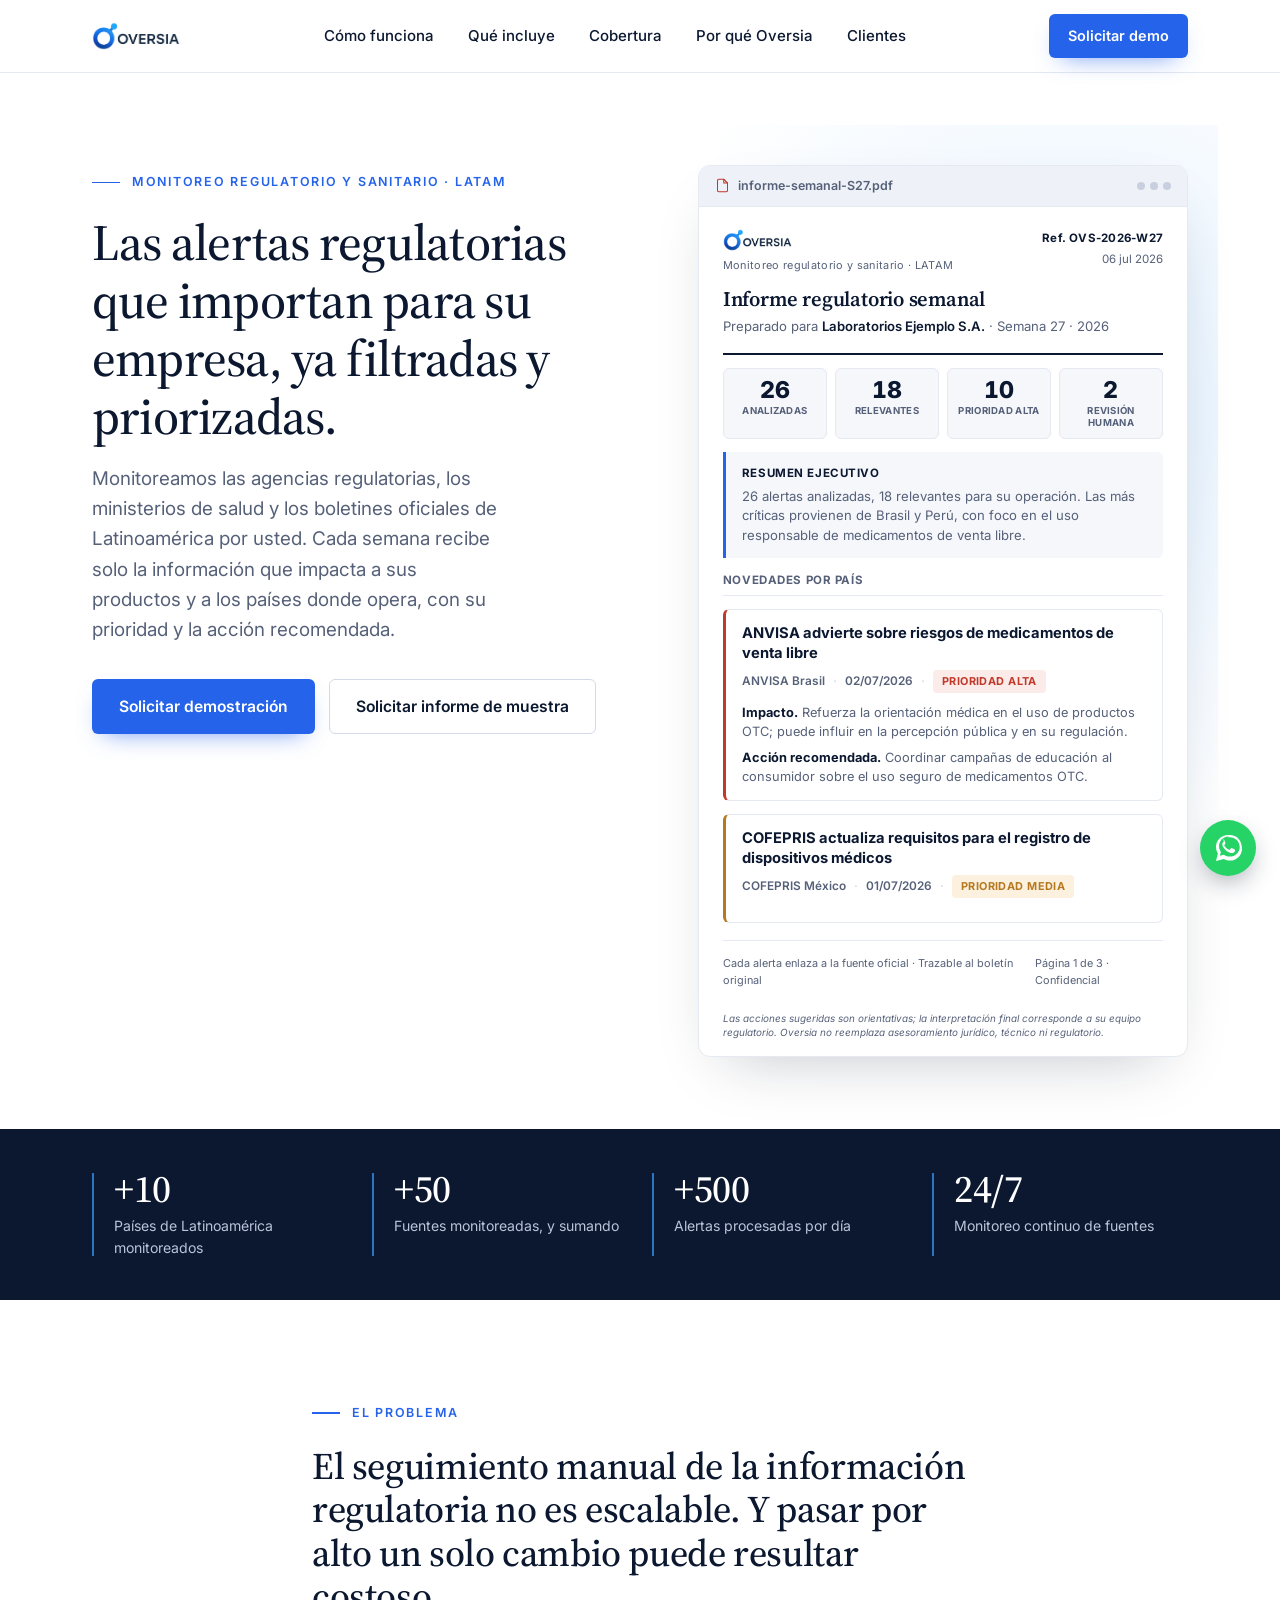
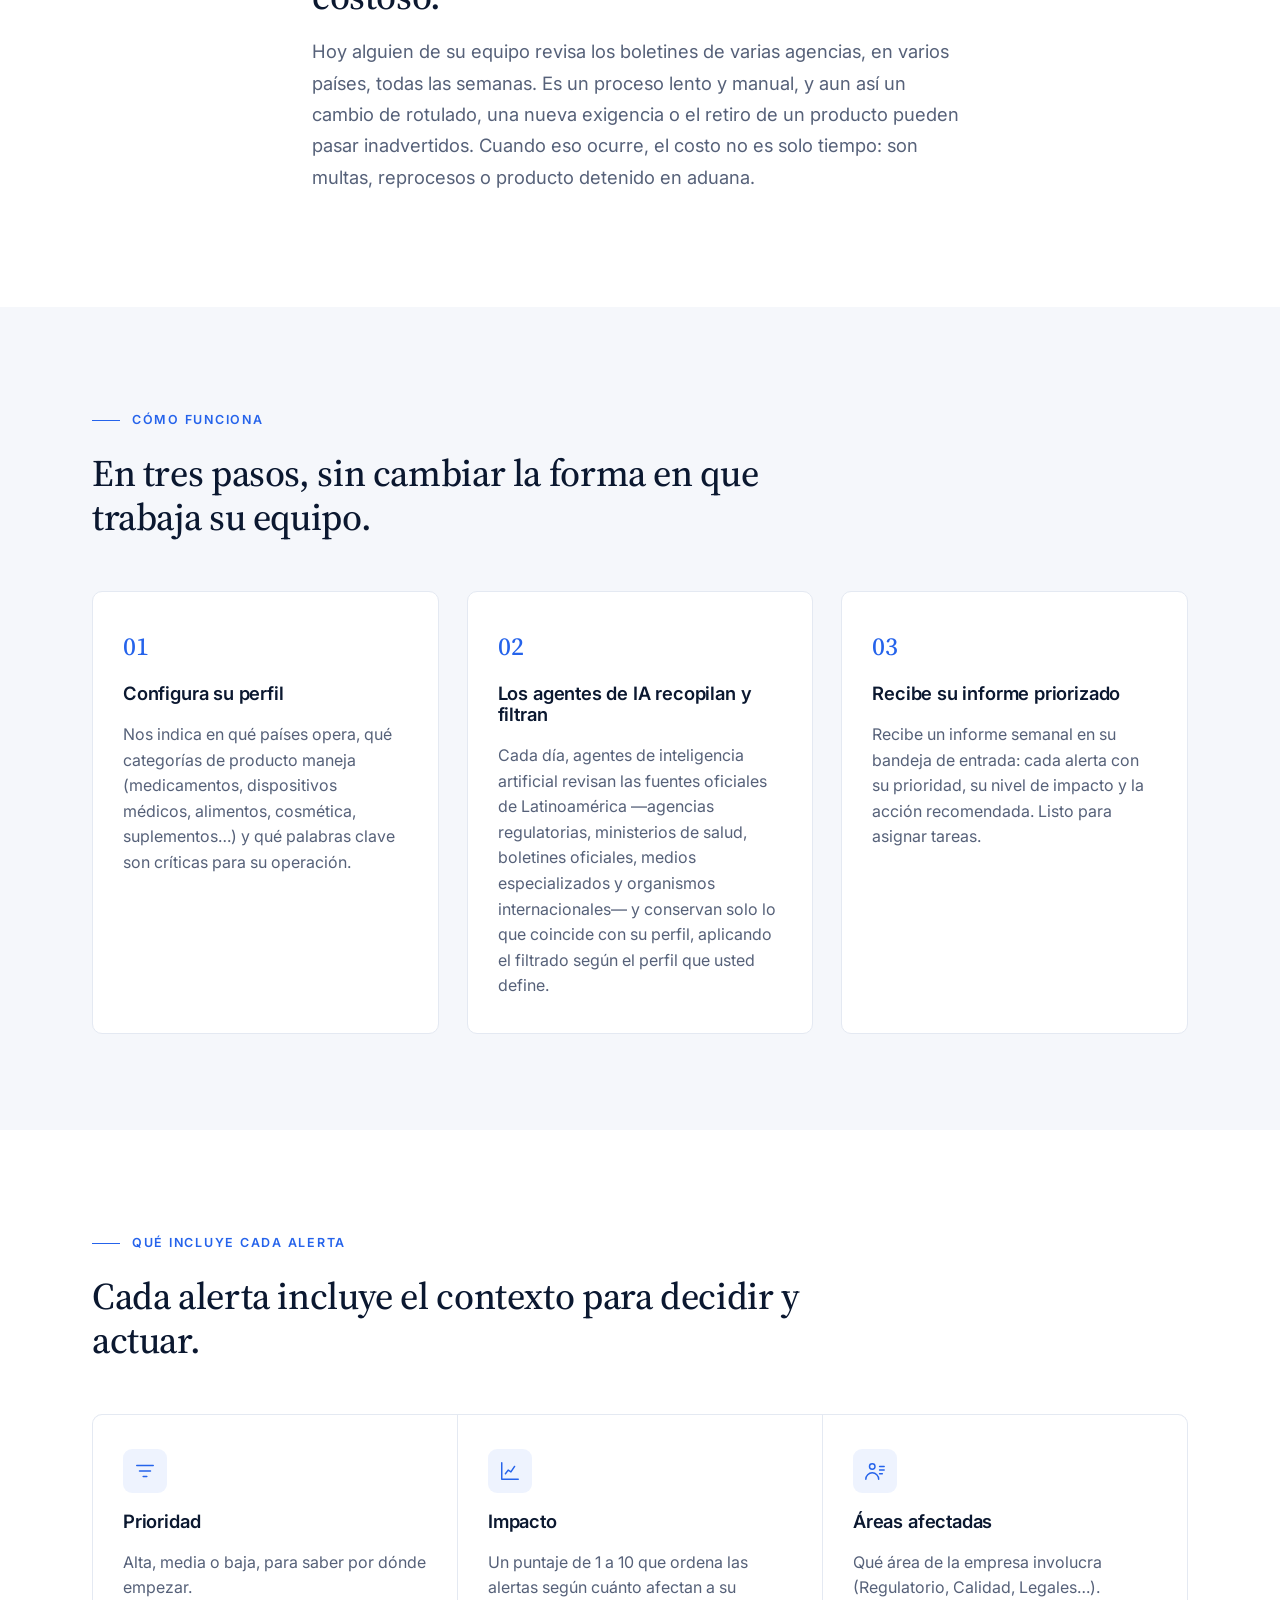
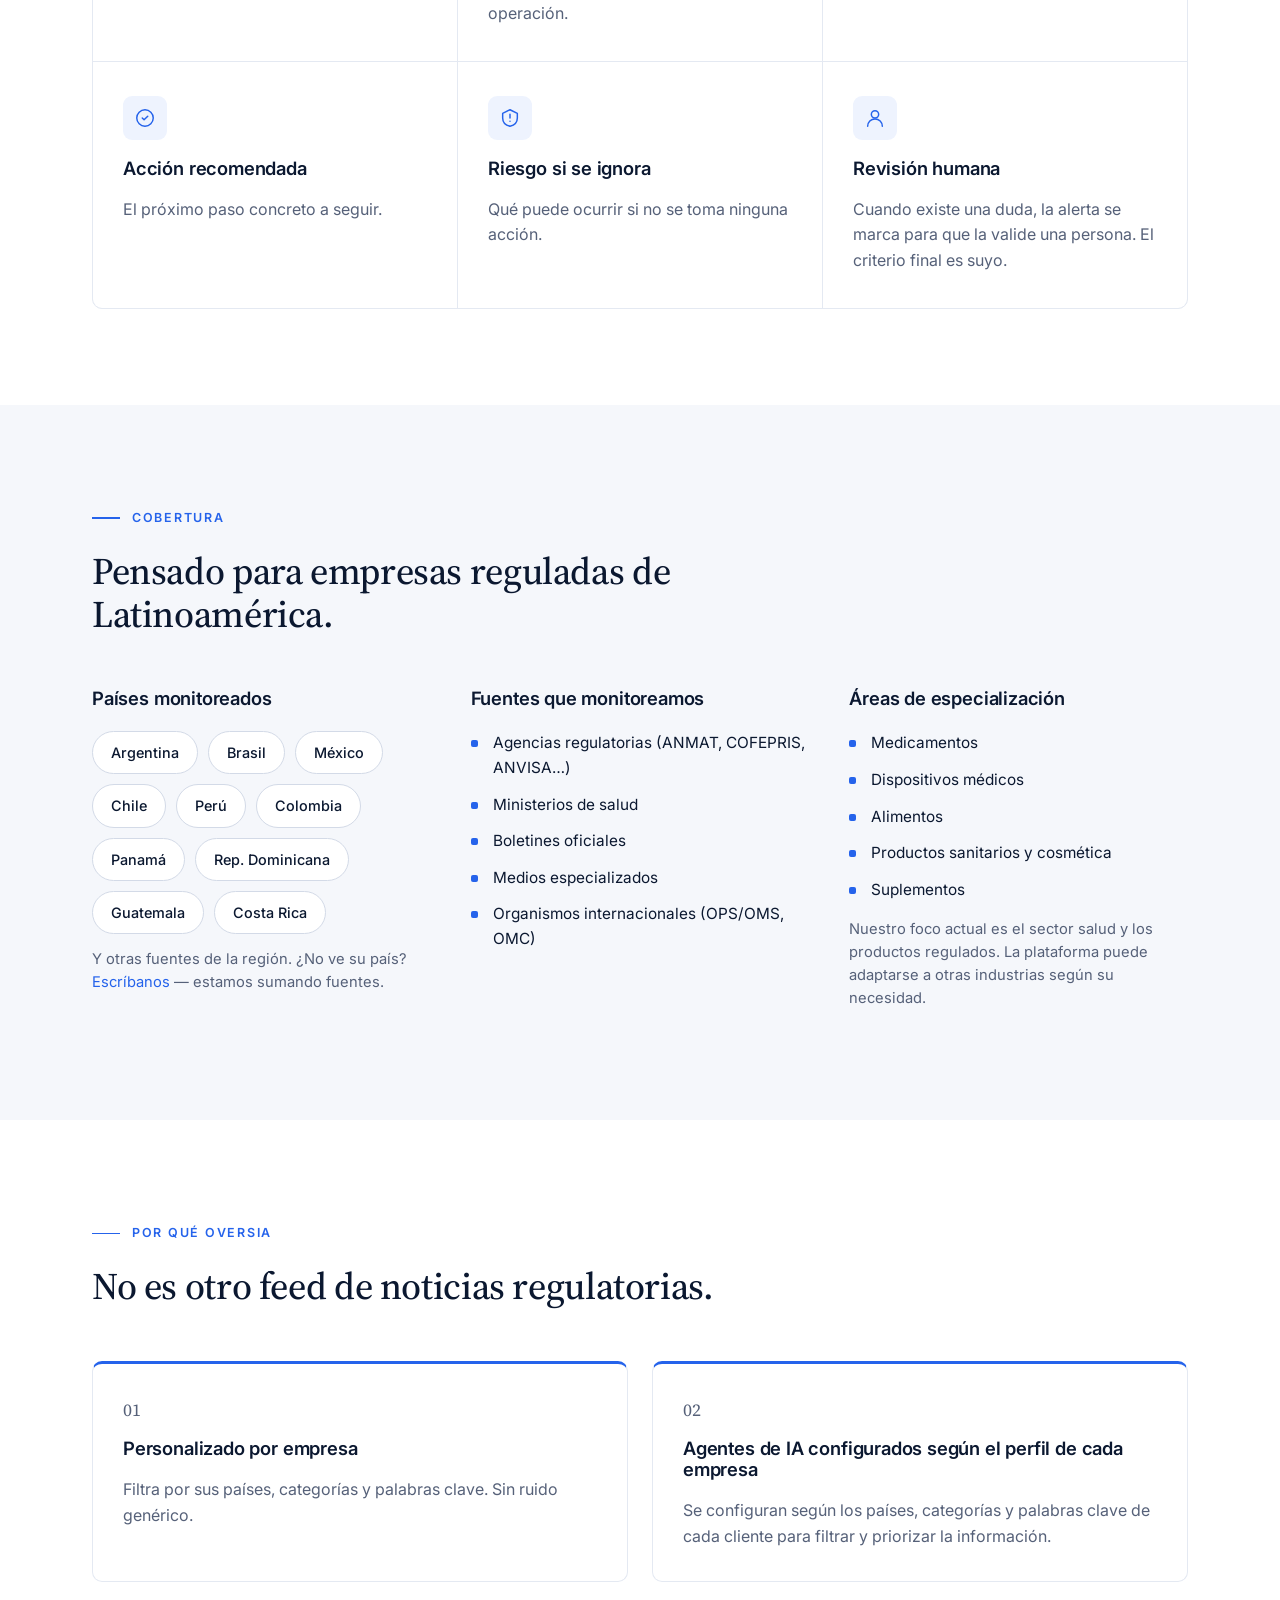
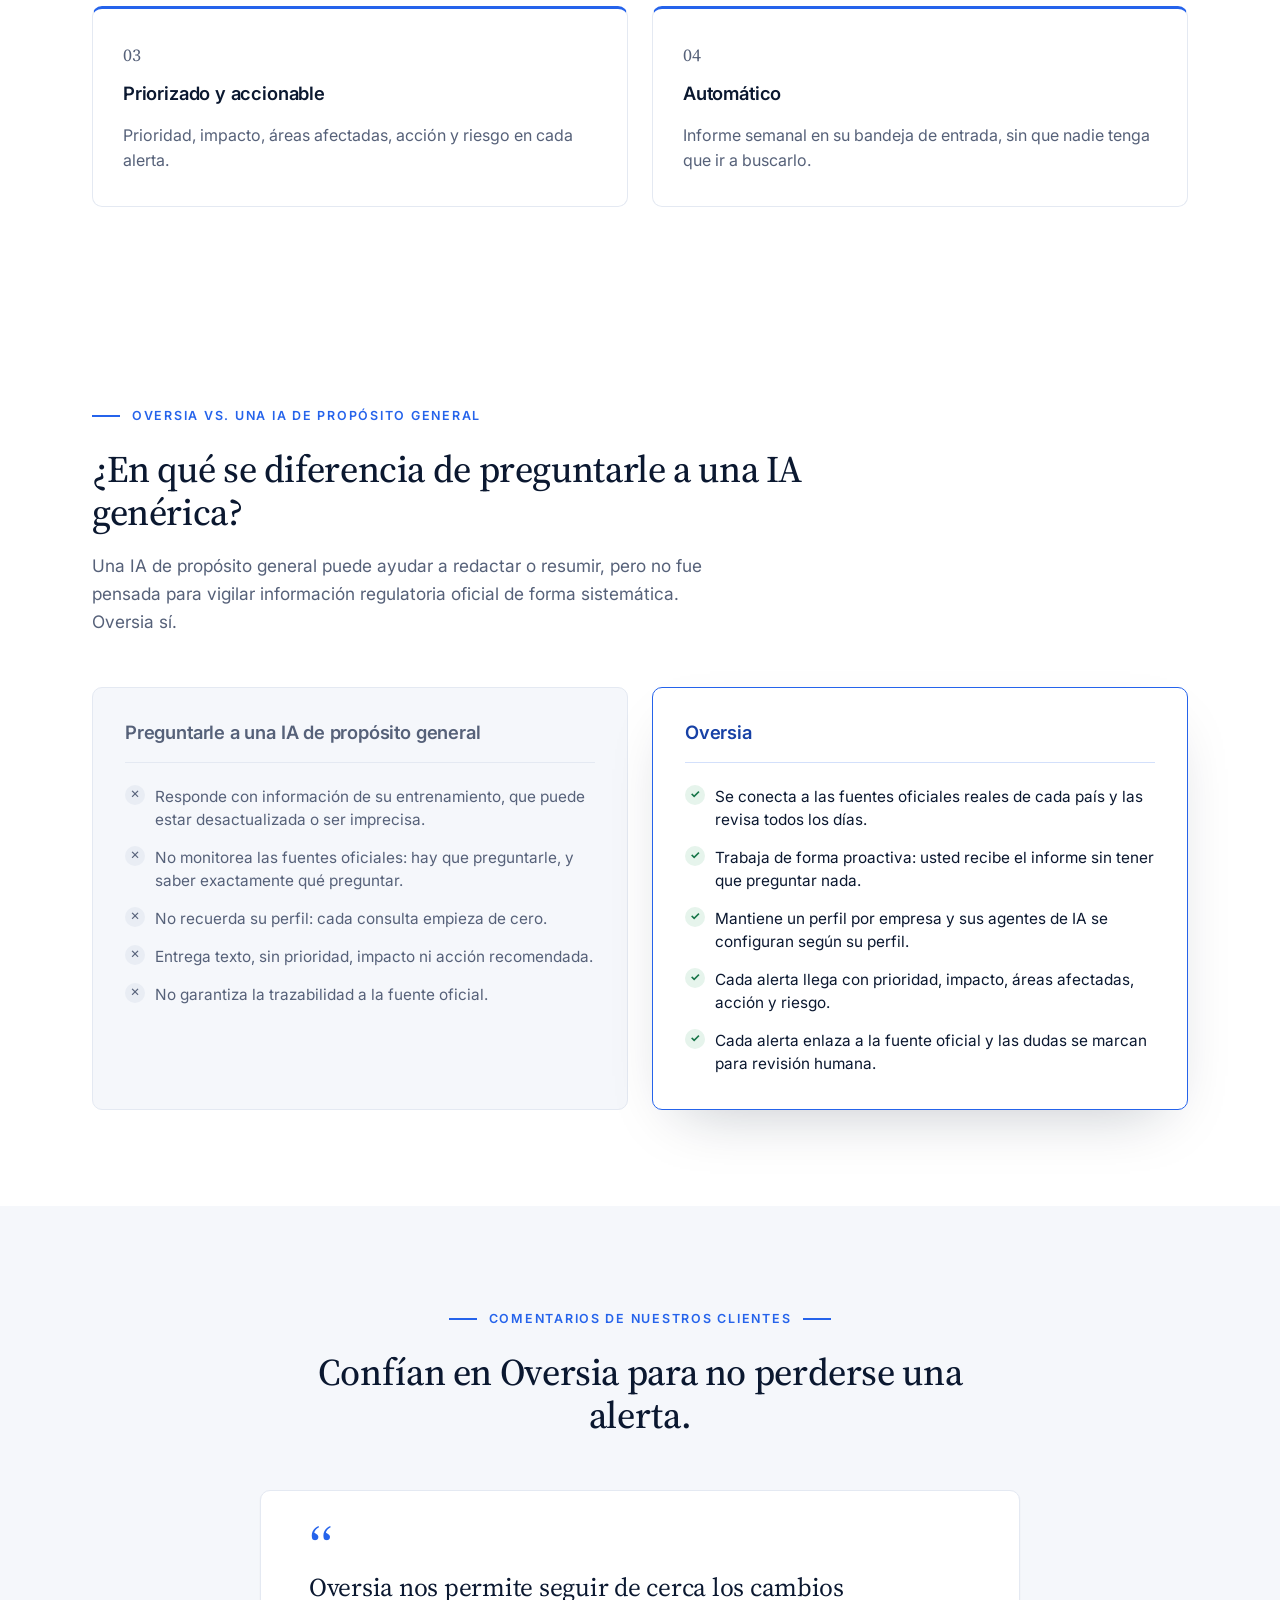
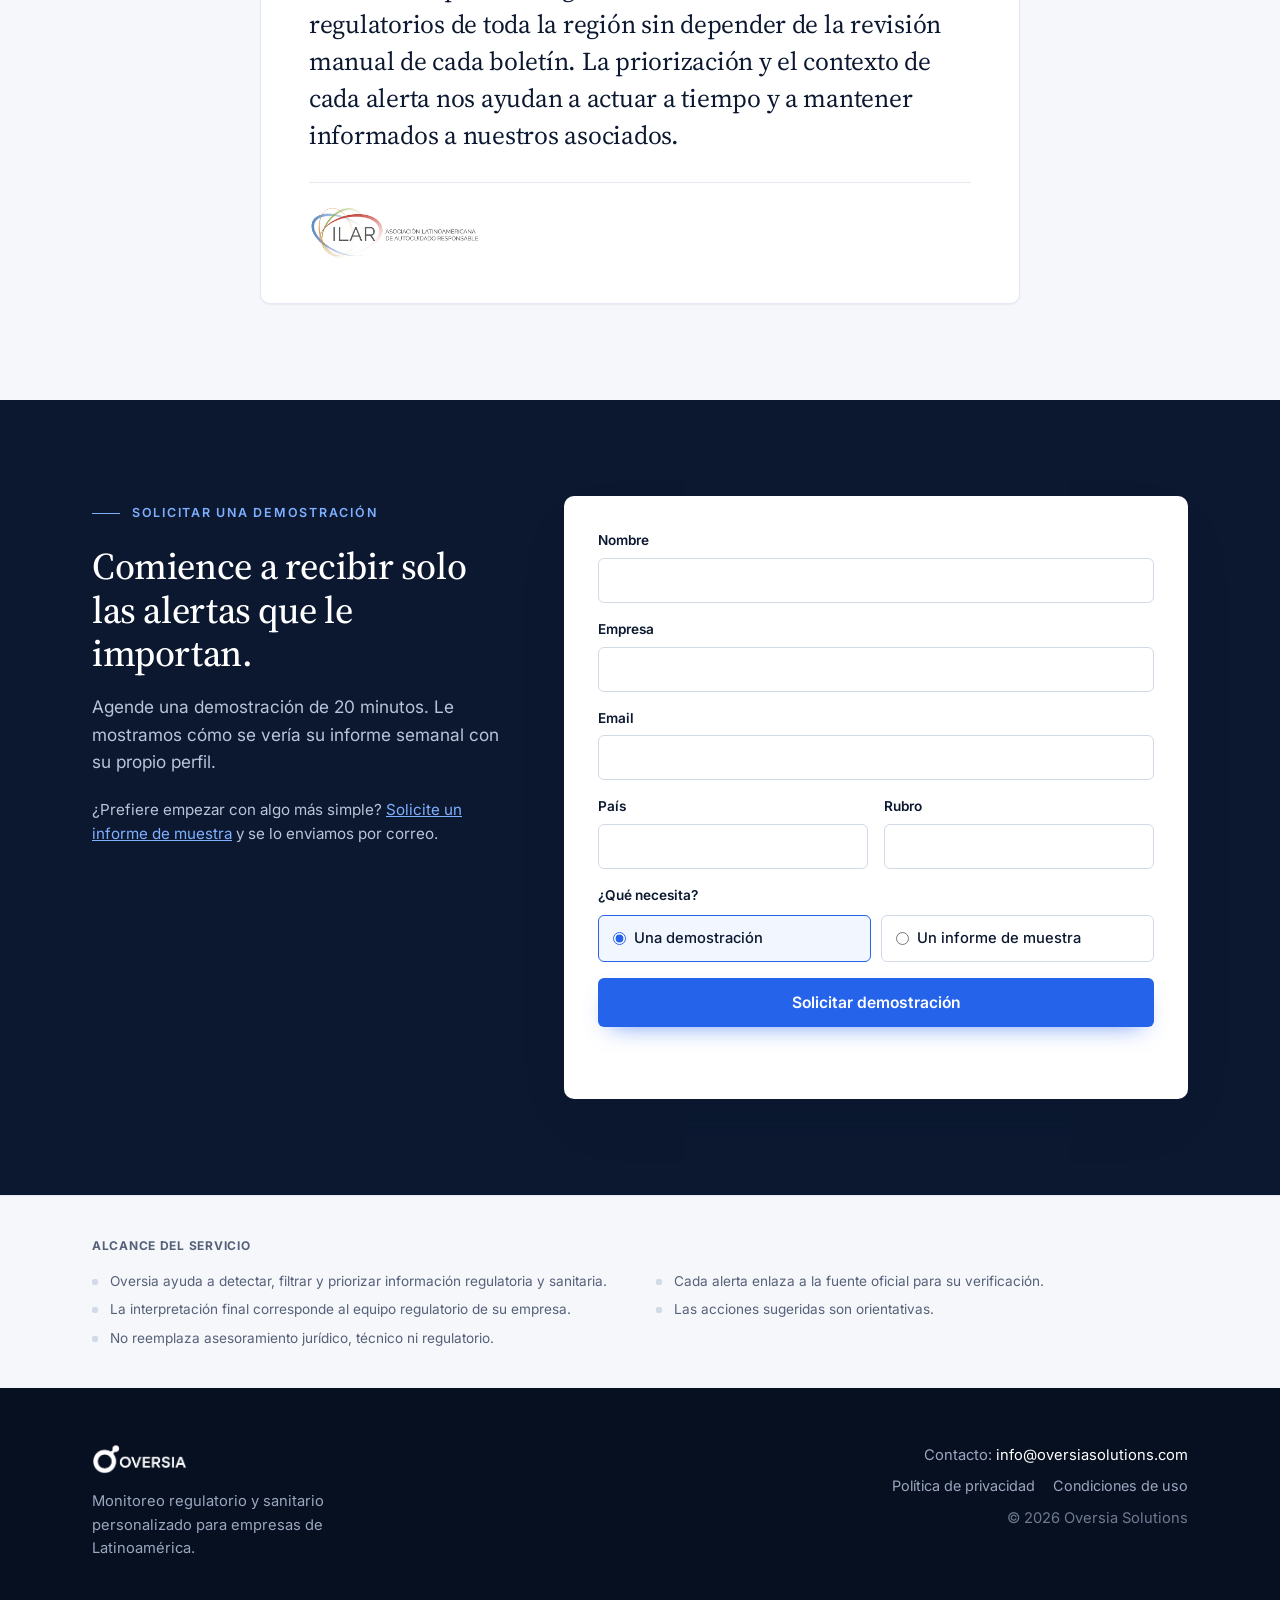
==== index.html @ 9d2984ba "first commit" ====
<!DOCTYPE html>
<html lang="es">
<head>
<meta charset="UTF-8">
<meta name="viewport" content="width=device-width, initial-scale=1.0">
<title>Oversia — Monitoreo Regulatorio y Sanitario para empresas de LATAM</title>
<meta name="description" content="Oversia monitorea agencias regulatorias, ministerios de salud y boletines oficiales de Latinoamérica. Reciba cada semana solo la información sanitaria y regulatoria que impacta a sus productos, priorizada y con la acción recomendada.">
<link rel="icon" href="assets/oversia-logo.png">
<link rel="preconnect" href="https://fonts.googleapis.com">
<link rel="preconnect" href="https://fonts.gstatic.com" crossorigin>
<link href="https://fonts.googleapis.com/css2?family=Inter:wght@400;500;600;700;800&family=Source+Serif+4:opsz,wght@8..60,400;8..60,500;8..60,600;8..60,700&display=swap" rel="stylesheet">
<link rel="stylesheet" href="css/styles.css">
</head>
<body>

<header class="site-header" id="top">
  <div class="container header-inner">
    <a href="#top" class="brand" aria-label="Oversia — inicio">
      <img src="assets/oversia-logo.png" alt="Oversia" class="brand-logo">
    </a>
    <nav class="nav-links" aria-label="Principal">
      <a href="#como-funciona">Cómo funciona</a>
      <a href="#alertas">Qué incluye</a>
      <a href="#cobertura">Cobertura</a>
      <a href="#diferencia">Por qué Oversia</a>
      <a href="#clientes">Clientes</a>
    </nav>
    <a href="#contacto" class="btn btn-primary btn-sm">Solicitar demo</a>
  </div>
</header>

<main>

  <!-- 1. Hero -->
  <section class="hero">
    <div class="container hero-grid">
      <div class="hero-copy">
        <span class="eyebrow"><span class="eyebrow-line"></span>Monitoreo regulatorio y sanitario · LATAM</span>
        <h1>Las alertas regulatorias que importan para su empresa, ya filtradas y priorizadas.</h1>
        <p class="lead">Monitoreamos las agencias regulatorias, los ministerios de salud y los boletines oficiales de Latinoamérica por usted. Cada semana recibe solo la información que impacta a sus productos y a los países donde opera, con su prioridad y la acción recomendada.</p>
        <div class="hero-actions">
          <a href="#contacto" class="btn btn-primary btn-lg">Solicitar demostración</a>
          <a href="#muestra" class="btn btn-outline btn-lg">Solicitar informe de muestra</a>
        </div>
      </div>
      <div class="hero-visual">
        <div class="report-doc" role="img" aria-label="Ejemplo de informe semanal en PDF con alertas priorizadas">
          <div class="report-toolbar">
            <span class="report-filename"><svg viewBox="0 0 24 24" fill="none" stroke="currentColor" stroke-width="1.7" stroke-linecap="round" stroke-linejoin="round" aria-hidden="true"><path d="M14 2H6a2 2 0 0 0-2 2v16a2 2 0 0 0 2 2h12a2 2 0 0 0 2-2V8z"/><path d="M14 2v6h6"/></svg>informe-semanal-S27.pdf</span>
            <span class="report-toolbar-dots" aria-hidden="true"><span></span><span></span><span></span></span>
          </div>
          <div class="report-page">
            <div class="report-doc-head">
              <div class="report-brand">
                <img src="assets/oversia-logo.png" alt="Oversia" class="report-brand-logo">
                <span class="report-doc-kicker">Monitoreo regulatorio y sanitario · LATAM</span>
              </div>
              <div class="report-doc-meta">
                <span class="report-ref">Ref. OVS-2026-W27</span>
                <span>06 jul 2026</span>
              </div>
            </div>
            <div class="report-doc-title">
              <h3>Informe regulatorio semanal</h3>
              <p>Preparado para <strong>Laboratorios Ejemplo S.A.</strong> · Semana 27 · 2026</p>
            </div>
            <div class="report-metrics">
              <div class="report-metric"><span class="report-metric-num">26</span><span class="report-metric-lbl">Analizadas</span></div>
              <div class="report-metric"><span class="report-metric-num">18</span><span class="report-metric-lbl">Relevantes</span></div>
              <div class="report-metric"><span class="report-metric-num">10</span><span class="report-metric-lbl">Prioridad alta</span></div>
              <div class="report-metric"><span class="report-metric-num">2</span><span class="report-metric-lbl">Revisión humana</span></div>
            </div>
            <div class="report-exec">
              <span class="report-exec-title">Resumen ejecutivo</span>
              <p>26 alertas analizadas, 18 relevantes para su operación. Las más críticas provienen de Brasil y Perú, con foco en el uso responsable de medicamentos de venta libre.</p>
            </div>
            <span class="report-section-label">Novedades por país</span>
            <div class="report-item priority-alta">
              <p class="report-item-title">ANVISA advierte sobre riesgos de medicamentos de venta libre</p>
              <p class="report-item-meta">ANVISA Brasil<span class="report-sep">·</span>02/07/2026<span class="report-sep">·</span><span class="badge badge-alta">Prioridad alta</span></p>
              <p class="report-item-body"><strong>Impacto.</strong> Refuerza la orientación médica en el uso de productos OTC; puede influir en la percepción pública y en su regulación.</p>
              <p class="report-item-body"><strong>Acción recomendada.</strong> Coordinar campañas de educación al consumidor sobre el uso seguro de medicamentos OTC.</p>
            </div>
            <div class="report-item priority-media">
              <p class="report-item-title">COFEPRIS actualiza requisitos para el registro de dispositivos médicos</p>
              <p class="report-item-meta">COFEPRIS México<span class="report-sep">·</span>01/07/2026<span class="report-sep">·</span><span class="badge badge-media">Prioridad media</span></p>
            </div>
            <div class="report-doc-foot">
              <span>Cada alerta enlaza a la fuente oficial · Trazable al boletín original</span>
              <span>Página 1 de 3 · Confidencial</span>
            </div>
            <p class="report-doc-disclaimer">Las acciones sugeridas son orientativas; la interpretación final corresponde a su equipo regulatorio. Oversia no reemplaza asesoramiento jurídico, técnico ni regulatorio.</p>
          </div>
        </div>
      </div>
    </div>
  </section>

  <!-- Stats band -->
  <section class="stats-band">
    <div class="container stats-grid">
      <div class="stat">
        <span class="stat-number">+10</span>
        <span class="stat-label">Países de Latinoamérica monitoreados</span>
      </div>
      <div class="stat">
        <span class="stat-number">+50</span>
        <span class="stat-label">Fuentes monitoreadas, y sumando</span>
      </div>
      <div class="stat">
        <span class="stat-number">+500</span>
        <span class="stat-label">Alertas procesadas por día</span>
      </div>
      <div class="stat">
        <span class="stat-number">24/7</span>
        <span class="stat-label">Monitoreo continuo de fuentes</span>
      </div>
    </div>
  </section>

  <!-- 2. El problema -->
  <section class="section problem">
    <div class="container narrow">
      <span class="eyebrow"><span class="eyebrow-line"></span>El problema</span>
      <h2>El seguimiento manual de la información regulatoria no es escalable. Y pasar por alto un solo cambio puede resultar costoso.</h2>
      <p class="body-text">Hoy alguien de su equipo revisa los boletines de varias agencias, en varios países, todas las semanas. Es un proceso lento y manual, y aun así un cambio de rotulado, una nueva exigencia o el retiro de un producto pueden pasar inadvertidos. Cuando eso ocurre, el costo no es solo tiempo: son multas, reprocesos o producto detenido en aduana.</p>
    </div>
  </section>

  <!-- 3. Cómo funciona -->
  <section class="section alt" id="como-funciona">
    <div class="container">
      <div class="section-head">
        <span class="eyebrow"><span class="eyebrow-line"></span>Cómo funciona</span>
        <h2 class="section-title">En tres pasos, sin cambiar la forma en que trabaja su equipo.</h2>
      </div>
      <div class="steps-grid">
        <article class="step-card">
          <span class="step-number">01</span>
          <h3>Configura su perfil</h3>
          <p>Nos indica en qué países opera, qué categorías de producto maneja (medicamentos, dispositivos médicos, alimentos, cosmética, suplementos…) y qué palabras clave son críticas para su operación.</p>
        </article>
        <article class="step-card">
          <span class="step-number">02</span>
          <h3>Los agentes de IA recopilan y filtran</h3>
          <p>Cada día, agentes de inteligencia artificial revisan las fuentes oficiales de Latinoamérica —agencias regulatorias, ministerios de salud, boletines oficiales, medios especializados y organismos internacionales— y conservan solo lo que coincide con su perfil, aplicando el filtrado según el perfil que usted define.</p>
        </article>
        <article class="step-card">
          <span class="step-number">03</span>
          <h3>Recibe su informe priorizado</h3>
          <p>Recibe un informe semanal en su bandeja de entrada: cada alerta con su prioridad, su nivel de impacto y la acción recomendada. Listo para asignar tareas.</p>
        </article>
      </div>
    </div>
  </section>

  <!-- 4. Qué incluye cada alerta -->
  <section class="section" id="alertas">
    <div class="container">
      <div class="section-head">
        <span class="eyebrow"><span class="eyebrow-line"></span>Qué incluye cada alerta</span>
        <h2 class="section-title">Cada alerta incluye el contexto para decidir y actuar.</h2>
      </div>
      <div class="features-grid">
        <article class="feature-card">
          <span class="feature-icon" aria-hidden="true">
            <svg viewBox="0 0 24 24" fill="none" stroke="currentColor" stroke-width="1.6" stroke-linecap="round" stroke-linejoin="round"><path d="M3 6h18M6 12h12M10 18h4"/></svg>
          </span>
          <h3>Prioridad</h3>
          <p>Alta, media o baja, para saber por dónde empezar.</p>
        </article>
        <article class="feature-card">
          <span class="feature-icon" aria-hidden="true">
            <svg viewBox="0 0 24 24" fill="none" stroke="currentColor" stroke-width="1.6" stroke-linecap="round" stroke-linejoin="round"><path d="M3 3v18h18"/><path d="M7 15l3-4 3 2 4-6"/></svg>
          </span>
          <h3>Impacto</h3>
          <p>Un puntaje de 1 a 10 que ordena las alertas según cuánto afectan a su operación.</p>
        </article>
        <article class="feature-card">
          <span class="feature-icon" aria-hidden="true">
            <svg viewBox="0 0 24 24" fill="none" stroke="currentColor" stroke-width="1.6" stroke-linecap="round" stroke-linejoin="round"><circle cx="9" cy="7" r="3"/><path d="M2 21a7 7 0 0 1 14 0"/><path d="M17 7h5M17 11h5M17 15h3"/></svg>
          </span>
          <h3>Áreas afectadas</h3>
          <p>Qué área de la empresa involucra (Regulatorio, Calidad, Legales…).</p>
        </article>
        <article class="feature-card">
          <span class="feature-icon" aria-hidden="true">
            <svg viewBox="0 0 24 24" fill="none" stroke="currentColor" stroke-width="1.6" stroke-linecap="round" stroke-linejoin="round"><path d="M9 12l2 2 4-4"/><circle cx="12" cy="12" r="9"/></svg>
          </span>
          <h3>Acción recomendada</h3>
          <p>El próximo paso concreto a seguir.</p>
        </article>
        <article class="feature-card">
          <span class="feature-icon" aria-hidden="true">
            <svg viewBox="0 0 24 24" fill="none" stroke="currentColor" stroke-width="1.6" stroke-linecap="round" stroke-linejoin="round"><path d="M12 3l8 4v5c0 5-3.5 8-8 9-4.5-1-8-4-8-9V7z"/><path d="M12 8v4M12 15.5h.01"/></svg>
          </span>
          <h3>Riesgo si se ignora</h3>
          <p>Qué puede ocurrir si no se toma ninguna acción.</p>
        </article>
        <article class="feature-card">
          <span class="feature-icon" aria-hidden="true">
            <svg viewBox="0 0 24 24" fill="none" stroke="currentColor" stroke-width="1.6" stroke-linecap="round" stroke-linejoin="round"><circle cx="12" cy="8" r="4"/><path d="M4 21a8 8 0 0 1 16 0"/></svg>
          </span>
          <h3>Revisión humana</h3>
          <p>Cuando existe una duda, la alerta se marca para que la valide una persona. El criterio final es suyo.</p>
        </article>
      </div>
    </div>
  </section>

  <!-- 5. Cobertura -->
  <section class="section alt" id="cobertura">
    <div class="container">
      <div class="section-head">
        <span class="eyebrow"><span class="eyebrow-line"></span>Cobertura</span>
        <h2 class="section-title">Pensado para empresas reguladas de Latinoamérica.</h2>
      </div>
      <div class="coverage-grid">
        <div class="coverage-block">
          <h3>Países monitoreados</h3>
          <div class="coverage-pills">
            <span class="pill">Argentina</span>
            <span class="pill">Brasil</span>
            <span class="pill">México</span>
            <span class="pill">Chile</span>
            <span class="pill">Perú</span>
            <span class="pill">Colombia</span>
            <span class="pill">Panamá</span>
            <span class="pill">Rep. Dominicana</span>
            <span class="pill">Guatemala</span>
            <span class="pill">Costa Rica</span>
          </div>
          <p class="coverage-note">Y otras fuentes de la región. ¿No ve su país? <a href="#contacto">Escríbanos</a> — estamos sumando fuentes.</p>
        </div>
        <div class="coverage-block">
          <h3>Fuentes que monitoreamos</h3>
          <ul class="source-list">
            <li>Agencias regulatorias (ANMAT, COFEPRIS, ANVISA…)</li>
            <li>Ministerios de salud</li>
            <li>Boletines oficiales</li>
            <li>Medios especializados</li>
            <li>Organismos internacionales (OPS/OMS, OMC)</li>
          </ul>
        </div>
        <div class="coverage-block">
          <h3>Áreas de especialización</h3>
          <ul class="source-list">
            <li>Medicamentos</li>
            <li>Dispositivos médicos</li>
            <li>Alimentos</li>
            <li>Productos sanitarios y cosmética</li>
            <li>Suplementos</li>
          </ul>
          <p class="coverage-note">Nuestro foco actual es el sector salud y los productos regulados. La plataforma puede adaptarse a otras industrias según su necesidad.</p>
        </div>
      </div>
    </div>
  </section>

  <!-- 6. Por qué es distinto -->
  <section class="section" id="diferencia">
    <div class="container">
      <div class="section-head">
        <span class="eyebrow"><span class="eyebrow-line"></span>Por qué Oversia</span>
        <h2 class="section-title">No es otro feed de noticias regulatorias.</h2>
      </div>
      <div class="differentiators-grid">
        <article class="diff-card">
          <span class="diff-index">01</span>
          <h3>Personalizado por empresa</h3>
          <p>Filtra por sus países, categorías y palabras clave. Sin ruido genérico.</p>
        </article>
        <article class="diff-card">
          <span class="diff-index">02</span>
          <h3>Agentes de IA configurados según el perfil de cada empresa</h3>
          <p>Se configuran según los países, categorías y palabras clave de cada cliente para filtrar y priorizar la información.</p>
        </article>
        <article class="diff-card">
          <span class="diff-index">03</span>
          <h3>Priorizado y accionable</h3>
          <p>Prioridad, impacto, áreas afectadas, acción y riesgo en cada alerta.</p>
        </article>
        <article class="diff-card">
          <span class="diff-index">04</span>
          <h3>Automático</h3>
          <p>Informe semanal en su bandeja de entrada, sin que nadie tenga que ir a buscarlo.</p>
        </article>
      </div>
    </div>
  </section>

  <!-- 7. Comparación con IA genérica -->
  <section class="section compare-section" id="comparacion">
    <div class="container">
      <div class="section-head">
        <span class="eyebrow"><span class="eyebrow-line"></span>Oversia vs. una IA de propósito general</span>
        <h2 class="section-title">¿En qué se diferencia de preguntarle a una IA genérica?</h2>
        <p class="section-lead">Una IA de propósito general puede ayudar a redactar o resumir, pero no fue pensada para vigilar información regulatoria oficial de forma sistemática. Oversia sí.</p>
      </div>
      <div class="compare-grid">
        <div class="compare-card compare-negative">
          <h3>Preguntarle a una IA de propósito general</h3>
          <ul class="compare-list">
            <li>Responde con información de su entrenamiento, que puede estar desactualizada o ser imprecisa.</li>
            <li>No monitorea las fuentes oficiales: hay que preguntarle, y saber exactamente qué preguntar.</li>
            <li>No recuerda su perfil: cada consulta empieza de cero.</li>
            <li>Entrega texto, sin prioridad, impacto ni acción recomendada.</li>
            <li>No garantiza la trazabilidad a la fuente oficial.</li>
          </ul>
        </div>
        <div class="compare-card compare-positive">
          <h3>Oversia</h3>
          <ul class="compare-list">
            <li>Se conecta a las fuentes oficiales reales de cada país y las revisa todos los días.</li>
            <li>Trabaja de forma proactiva: usted recibe el informe sin tener que preguntar nada.</li>
            <li>Mantiene un perfil por empresa y sus agentes de IA se configuran según su perfil.</li>
            <li>Cada alerta llega con prioridad, impacto, áreas afectadas, acción y riesgo.</li>
            <li>Cada alerta enlaza a la fuente oficial y las dudas se marcan para revisión humana.</li>
          </ul>
        </div>
      </div>
    </div>
  </section>

  <!-- 8. Comentarios de clientes -->
  <section class="section testimonials" id="clientes">
    <div class="container">
      <div class="section-head center-head">
        <span class="eyebrow center"><span class="eyebrow-line"></span>Comentarios de nuestros clientes<span class="eyebrow-line"></span></span>
        <h2 class="section-title center">Confían en Oversia para no perderse una alerta.</h2>
      </div>
      <div class="testimonials-grid">
        <figure class="testimonial-card">
          <span class="quote-mark" aria-hidden="true">“</span>
          <blockquote>Oversia nos permite seguir de cerca los cambios regulatorios de toda la región sin depender de la revisión manual de cada boletín. La priorización y el contexto de cada alerta nos ayudan a actuar a tiempo y a mantener informados a nuestros asociados.</blockquote>
          <figcaption>
            <img src="assets/clients/ilar-logo-horizontal.png" alt="ILAR — Asociación Latinoamericana de Autocuidado Responsable" class="testimonial-logo-img">
          </figcaption>
        </figure>
      </div>
    </div>
  </section>

  <!-- 8. CTA final + formulario -->
  <section class="section cta-final" id="contacto">
    <div class="container cta-grid">
      <div class="cta-copy">
        <span class="eyebrow eyebrow-invert"><span class="eyebrow-line"></span>Solicitar una demostración</span>
        <h2>Comience a recibir solo las alertas que le importan.</h2>
        <p class="body-text">Agende una demostración de 20 minutos. Le mostramos cómo se vería su informe semanal con su propio perfil.</p>
        <p class="sample-request" id="muestra">
          ¿Prefiere empezar con algo más simple? <a href="#nombre" id="sample-link">Solicite un informe de muestra</a> y se lo enviamos por correo.
        </p>
      </div>

      <form id="contact-form" class="contact-form" novalidate>
        <div class="form-row">
          <label for="nombre">Nombre</label>
          <input type="text" id="nombre" name="nombre" autocomplete="name" required>
        </div>
        <div class="form-row">
          <label for="empresa">Empresa</label>
          <input type="text" id="empresa" name="empresa" autocomplete="organization" required>
        </div>
        <div class="form-row">
          <label for="email">Email</label>
          <input type="email" id="email" name="email" autocomplete="email" required>
        </div>
        <div class="form-two">
          <div class="form-row">
            <label for="pais">País</label>
            <input type="text" id="pais" name="pais" autocomplete="country-name" required>
          </div>
          <div class="form-row">
            <label for="rubro">Rubro</label>
            <input type="text" id="rubro" name="rubro" required>
          </div>
        </div>
        <input type="text" name="website" class="hp-field" tabindex="-1" autocomplete="off" aria-hidden="true">
        <fieldset class="form-choice">
          <legend>¿Qué necesita?</legend>
          <label class="choice-option">
            <input type="radio" name="tipo" value="demo" checked>
            <span>Una demostración</span>
          </label>
          <label class="choice-option">
            <input type="radio" name="tipo" value="informe">
            <span>Un informe de muestra</span>
          </label>
        </fieldset>
        <button type="submit" class="btn btn-primary btn-lg btn-block" id="submit-btn">Solicitar demostración</button>
        <p class="form-status" id="form-status" role="status" aria-live="polite"></p>
      </form>
    </div>
  </section>

</main>

<section class="disclaimer-band" aria-label="Alcance del servicio">
  <div class="container">
    <span class="disclaimer-title">Alcance del servicio</span>
    <ul class="disclaimer-list">
      <li>Oversia ayuda a detectar, filtrar y priorizar información regulatoria y sanitaria.</li>
      <li>Cada alerta enlaza a la fuente oficial para su verificación.</li>
      <li>La interpretación final corresponde al equipo regulatorio de su empresa.</li>
      <li>Las acciones sugeridas son orientativas.</li>
      <li>No reemplaza asesoramiento jurídico, técnico ni regulatorio.</li>
    </ul>
  </div>
</section>

<footer class="site-footer">
  <div class="container footer-inner">
    <div class="footer-brand">
      <img src="assets/oversia-logo-white.png" alt="Oversia" class="footer-logo">
      <p>Monitoreo regulatorio y sanitario personalizado para empresas de Latinoamérica.</p>
    </div>
    <div class="footer-meta">
      <p>Contacto: <a href="mailto:info@oversiasolutions.com">info@oversiasolutions.com</a></p>
      <nav class="footer-legal" aria-label="Legal">
        <a href="privacidad.html">Política de privacidad</a>
        <a href="condiciones.html">Condiciones de uso</a>
      </nav>
      <p class="footer-note">© 2026 Oversia Solutions</p>
    </div>
  </div>
</footer>

<a href="https://wa.me/5491130027524?text=Hola%2C%20quiero%20saber%20m%C3%A1s%20sobre%20Oversia" class="whatsapp-fab" target="_blank" rel="noopener" aria-label="Escríbanos por WhatsApp">
  <svg viewBox="0 0 32 32" fill="currentColor" aria-hidden="true"><path d="M16 3C9.4 3 4 8.3 4 14.9c0 2.4.7 4.6 1.9 6.5L4 29l7.9-1.9c1.8 1 3.9 1.5 6.1 1.5 6.6 0 12-5.3 12-11.9C30 8.3 24.6 3 18 3h-2zm.1 2.2h1.8c5.4 0 9.8 4.3 9.8 9.7 0 5.4-4.4 9.7-9.9 9.7-2 0-3.9-.6-5.5-1.6l-.4-.2-4.1 1 1.1-3.9-.3-.4a9.5 9.5 0 0 1-1.6-5.3c0-5.4 4.4-9.7 9.8-9.7zm-4 4.4c-.2 0-.5.1-.8.4-.3.3-1 1-1 2.5s1.1 2.9 1.2 3.1c.2.2 2.1 3.4 5.3 4.6 2.6 1 3.2.8 3.8.8.6-.1 1.9-.8 2.2-1.6.3-.8.3-1.4.2-1.6-.1-.2-.4-.3-.8-.5-.4-.2-2.1-1-2.4-1.2-.3-.1-.6-.2-.8.2-.2.3-.9 1.1-1.1 1.4-.2.2-.4.3-.7.1-.4-.2-1.5-.6-2.9-1.8-1.1-1-1.8-2.2-2-2.5-.2-.4 0-.5.2-.7.2-.2.4-.4.5-.6.2-.2.2-.4.4-.6.1-.3.1-.5 0-.7-.1-.2-.8-2-1.1-2.7-.3-.7-.5-.6-.7-.6h-.6z"/></svg>
</a>
<script src="js/script.js"></script>
</body>
</html>
---- css/styles.css ----
:root {
  --accent: #2563eb;
  --accent-light: #3b9eff;
  --accent-dark: #1741a6;
  --navy: #0b1830;
  --navy-soft: #16264a;
  --bg: #ffffff;
  --bg-alt: #f5f7fb;
  --bg-band: #0b1830;
  --card-bg: #ffffff;
  --text: #0b1830;
  --text-muted: #566179;
  --border: #e4e9f2;
  --border-strong: #d3dae7;
  --alta: #c0392b;
  --alta-bg: #fbecea;
  --media: #b7791f;
  --media-bg: #fbf1de;
  --baja: #157347;
  --baja-bg: #e6f4ec;
  --radius: 10px;
  --radius-sm: 6px;
  --shadow-sm: 0 1px 2px rgba(11, 24, 48, 0.06);
  --shadow: 0 24px 60px -28px rgba(11, 24, 48, 0.28);
  --font: 'Inter', system-ui, -apple-system, Segoe UI, Roboto, sans-serif;
  --font-display: 'Source Serif 4', Georgia, 'Times New Roman', serif;
  --maxw: 1160px;
}

* { box-sizing: border-box; }

html { scroll-behavior: smooth; }

body {
  margin: 0;
  font-family: var(--font);
  color: var(--text);
  background: var(--bg);
  line-height: 1.6;
  -webkit-font-smoothing: antialiased;
}

img { max-width: 100%; display: block; }

a { color: var(--accent); text-decoration: none; }
a:hover { color: var(--accent-dark); }

.container {
  max-width: var(--maxw);
  margin: 0 auto;
  padding: 0 32px;
}

.narrow { max-width: 720px; }
.center { text-align: center; }

h1, h2, h3 { margin: 0 0 18px; line-height: 1.15; }

h1 {
  font-family: var(--font-display);
  font-weight: 500;
  font-size: clamp(2.1rem, 4.4vw, 3.15rem);
  letter-spacing: -0.015em;
}

h2 {
  font-family: var(--font-display);
  font-weight: 500;
  font-size: clamp(1.65rem, 3vw, 2.35rem);
  letter-spacing: -0.01em;
}

h3 { font-weight: 600; font-size: 1.15rem; letter-spacing: -0.01em; }

.body-text { font-size: 1.08rem; color: var(--text-muted); }

/* Eyebrow label */
.eyebrow {
  display: inline-flex;
  align-items: center;
  gap: 12px;
  font-size: 0.78rem;
  font-weight: 600;
  letter-spacing: 0.14em;
  text-transform: uppercase;
  color: var(--accent);
  margin-bottom: 22px;
}

.eyebrow-line {
  width: 28px;
  height: 1.5px;
  background: var(--accent);
  display: inline-block;
}

.eyebrow-invert { color: #7fb0ff; }
.eyebrow-invert .eyebrow-line { background: #7fb0ff; }

.section-head { max-width: 720px; margin-bottom: 52px; }
.section-title { margin: 0; }

/* Header */
.site-header {
  position: sticky;
  top: 0;
  z-index: 50;
  background: rgba(255, 255, 255, 0.88);
  backdrop-filter: blur(12px);
  border-bottom: 1px solid var(--border);
}

.header-inner {
  display: flex;
  align-items: center;
  justify-content: space-between;
  height: 72px;
}

.brand-logo { height: 28px; width: auto; display: block; }

.nav-links { display: flex; gap: 34px; }

.nav-links a {
  color: var(--text);
  font-weight: 500;
  font-size: 0.94rem;
  position: relative;
  padding: 4px 0;
}

.nav-links a::after {
  content: "";
  position: absolute;
  left: 0; bottom: -2px;
  width: 0; height: 1.5px;
  background: var(--accent);
  transition: width 0.2s ease;
}

.nav-links a:hover { color: var(--accent); }
.nav-links a:hover::after { width: 100%; }

/* Buttons */
.btn {
  display: inline-flex;
  align-items: center;
  justify-content: center;
  border-radius: var(--radius-sm);
  font-weight: 600;
  font-family: var(--font);
  cursor: pointer;
  border: 1.5px solid transparent;
  transition: transform 0.15s ease, box-shadow 0.15s ease, background 0.15s ease, border-color 0.15s ease;
  white-space: nowrap;
}

.btn-primary {
  background: var(--accent);
  color: #fff;
  box-shadow: 0 10px 24px -12px rgba(37, 99, 235, 0.7);
}

.btn-primary:hover {
  background: var(--accent-dark);
  color: #fff;
  transform: translateY(-1px);
}

.btn-outline {
  background: transparent;
  color: var(--text);
  border-color: var(--border-strong);
}

.btn-outline:hover { border-color: var(--accent); color: var(--accent); }

.btn-sm { padding: 9px 18px; font-size: 0.9rem; }
.btn-lg { padding: 14px 26px; font-size: 0.98rem; }
.btn-block { width: 100%; }

/* Hero */
.hero { padding: 92px 0 72px; }

.hero-grid {
  display: grid;
  grid-template-columns: 1.05fr 0.95fr;
  gap: 64px;
  align-items: start;
}

.hero-copy .lead {
  font-size: 1.18rem;
  color: var(--text-muted);
  margin: 0 0 34px;
  max-width: 34ch;
}

.hero-actions { display: flex; gap: 14px; flex-wrap: wrap; }

.hero-trust {
  margin-top: 26px;
  font-size: 0.85rem;
  color: var(--text-muted);
  letter-spacing: 0.02em;
}

/* Hero visual: report card */
.hero-visual { position: relative; }

.hero-visual::before {
  content: "";
  position: absolute;
  inset: -40px -30px -30px 20px;
  background: radial-gradient(circle at 70% 30%, rgba(59, 158, 255, 0.14), transparent 60%);
  z-index: 0;
}

/* Hero visual: PDF-style report document */
.report-doc {
  position: relative;
  z-index: 1;
  background: #fff;
  border-radius: 12px;
  box-shadow: var(--shadow);
  border: 1px solid var(--border);
  overflow: hidden;
}

.report-toolbar {
  display: flex;
  align-items: center;
  justify-content: space-between;
  padding: 10px 16px;
  background: #eef1f7;
  border-bottom: 1px solid var(--border);
}

.report-filename {
  display: inline-flex;
  align-items: center;
  gap: 8px;
  font-size: 0.78rem;
  font-weight: 600;
  color: var(--text-muted);
}

.report-filename svg { width: 15px; height: 15px; color: var(--alta); }

.report-toolbar-dots { display: inline-flex; gap: 5px; }
.report-toolbar-dots span {
  width: 8px; height: 8px;
  border-radius: 50%;
  background: #c8d0df;
}

.report-page {
  padding: 22px 24px 16px;
  display: flex;
  flex-direction: column;
  gap: 13px;
}

.report-doc-head {
  display: flex;
  align-items: flex-start;
  justify-content: space-between;
  gap: 16px;
}

.report-brand { display: flex; flex-direction: column; align-items: flex-start; gap: 6px; }
.report-brand-logo { height: 22px; width: auto; object-fit: contain; }
.report-doc-kicker {
  font-size: 0.68rem;
  color: var(--text-muted);
  letter-spacing: 0.03em;
}

.report-doc-meta {
  display: flex;
  flex-direction: column;
  align-items: flex-end;
  gap: 3px;
  font-size: 0.72rem;
  color: var(--text-muted);
  text-align: right;
}

.report-ref {
  font-weight: 700;
  color: var(--text);
  letter-spacing: 0.02em;
}

.report-doc-title {
  padding-bottom: 16px;
  border-bottom: 2px solid var(--navy);
}

.report-doc-title h3 {
  margin: 0 0 4px;
  font-family: var(--font-display);
  font-weight: 600;
  font-size: 1.28rem;
  color: var(--navy);
  line-height: 1.2;
}

.report-doc-title p {
  margin: 0;
  font-size: 0.82rem;
  color: var(--text-muted);
}
.report-doc-title strong { color: var(--text); font-weight: 600; }

.report-metrics {
  display: grid;
  grid-template-columns: repeat(4, 1fr);
  gap: 8px;
}

.report-metric {
  display: flex;
  flex-direction: column;
  align-items: center;
  gap: 3px;
  padding: 10px 6px;
  background: var(--bg-alt);
  border: 1px solid var(--border);
  border-radius: var(--radius-sm);
  text-align: center;
}

.report-metric-num {
  font-size: 1.45rem;
  font-weight: 800;
  line-height: 1;
  color: var(--navy);
  font-variant-numeric: tabular-nums;
}

.report-metric-lbl {
  font-size: 0.6rem;
  color: var(--text-muted);
  text-transform: uppercase;
  letter-spacing: 0.03em;
  font-weight: 700;
  line-height: 1.2;
}

.report-exec {
  background: var(--bg-alt);
  border-left: 3px solid var(--accent);
  border-radius: 0 var(--radius-sm) var(--radius-sm) 0;
  padding: 12px 16px;
}

.report-exec-title {
  display: block;
  font-size: 0.72rem;
  font-weight: 700;
  text-transform: uppercase;
  letter-spacing: 0.05em;
  color: var(--navy);
  margin-bottom: 4px;
}

.report-exec p {
  margin: 0;
  font-size: 0.82rem;
  line-height: 1.5;
  color: var(--text-muted);
}

.report-section-label {
  font-size: 0.72rem;
  font-weight: 700;
  text-transform: uppercase;
  letter-spacing: 0.05em;
  color: var(--text-muted);
  padding-bottom: 6px;
  border-bottom: 1px solid var(--border);
}

.report-item {
  border: 1px solid var(--border);
  border-radius: var(--radius-sm);
  border-left: 3px solid transparent;
  padding: 14px 16px;
}

.report-item.priority-alta { border-left-color: var(--alta); }
.report-item.priority-media { border-left-color: var(--media); }
.report-item.priority-baja { border-left-color: var(--baja); }

.report-item-title {
  margin: 0 0 6px;
  font-weight: 700;
  font-size: 0.92rem;
  line-height: 1.35;
  color: var(--text);
}

.report-item-meta {
  display: flex;
  align-items: center;
  flex-wrap: wrap;
  gap: 8px;
  margin: 0 0 10px;
  font-size: 0.74rem;
  font-weight: 600;
  color: var(--text-muted);
}

.report-sep { color: var(--border-strong); }

.report-item-body {
  margin: 0 0 6px;
  font-size: 0.8rem;
  line-height: 1.5;
  color: var(--text-muted);
}
.report-item-body:last-child { margin-bottom: 0; }
.report-item-body strong { color: var(--text); font-weight: 700; }

.report-doc-foot {
  display: flex;
  align-items: center;
  justify-content: space-between;
  gap: 12px;
  margin-top: 4px;
  padding-top: 14px;
  border-top: 1px solid var(--border);
  font-size: 0.68rem;
  color: var(--text-muted);
}

.alert-item {
  border: 1px solid var(--border);
  border-radius: var(--radius-sm);
  padding: 14px 16px;
  border-left: 3px solid transparent;
}

.alert-item.priority-alta { border-left-color: var(--alta); }
.alert-item.priority-media { border-left-color: var(--media); }
.alert-item.priority-baja { border-left-color: var(--baja); }

.alert-top {
  display: flex;
  align-items: center;
  justify-content: space-between;
  margin-bottom: 9px;
}

.badge {
  font-size: 0.68rem;
  font-weight: 700;
  padding: 3px 9px;
  border-radius: 4px;
  text-transform: uppercase;
  letter-spacing: 0.04em;
}

.badge-alta { color: var(--alta); background: var(--alta-bg); }
.badge-media { color: var(--media); background: var(--media-bg); }
.badge-baja { color: var(--baja); background: var(--baja-bg); }

.impact { font-size: 0.78rem; color: var(--text-muted); font-weight: 600; }

.alert-title { margin: 0 0 4px; font-weight: 600; font-size: 0.92rem; line-height: 1.4; }
.alert-meta { margin: 0; font-size: 0.8rem; color: var(--text-muted); line-height: 1.45; }

/* Stats band */
.stats-band {
  background: var(--bg-band);
  color: #fff;
}

.stats-grid {
  display: grid;
  grid-template-columns: repeat(4, 1fr);
  gap: 24px;
  padding-top: 40px;
  padding-bottom: 40px;
}

.stat { display: flex; flex-direction: column; gap: 6px; position: relative; padding-left: 22px; }

.stat::before {
  content: "";
  position: absolute;
  left: 0; top: 4px; bottom: 4px;
  width: 2px;
  background: var(--accent-light);
  opacity: 0.7;
}

.stat-number {
  font-family: var(--font-display);
  font-size: 2.4rem;
  font-weight: 500;
  line-height: 1.05;
  letter-spacing: -0.01em;
}

.stat-label { font-size: 0.88rem; color: #b9c4d8; }

/* Sections */
.section { padding: 96px 0; }
.section.alt { background: var(--bg-alt); }

.problem .body-text { font-size: 1.15rem; line-height: 1.7; }

/* Steps */
.steps-grid {
  display: grid;
  grid-template-columns: repeat(3, 1fr);
  gap: 28px;
}

.step-card {
  background: var(--card-bg);
  border: 1px solid var(--border);
  border-radius: var(--radius);
  padding: 34px 30px;
  transition: border-color 0.2s ease, transform 0.2s ease, box-shadow 0.2s ease;
}

.step-card:hover {
  border-color: var(--border-strong);
  transform: translateY(-2px);
  box-shadow: var(--shadow-sm);
}

.step-number {
  font-family: var(--font-display);
  font-size: 1.6rem;
  font-weight: 500;
  color: var(--accent);
  display: block;
  margin-bottom: 16px;
}

.step-card p { color: var(--text-muted); margin: 0; }

/* Features grid */
.features-grid {
  display: grid;
  grid-template-columns: repeat(3, 1fr);
  gap: 1px;
  background: var(--border);
  border: 1px solid var(--border);
  border-radius: var(--radius);
  overflow: hidden;
}

.feature-card {
  background: var(--card-bg);
  padding: 34px 30px;
  transition: background 0.2s ease;
}

.feature-card:hover { background: var(--bg-alt); }

.feature-icon {
  display: inline-flex;
  align-items: center;
  justify-content: center;
  width: 44px; height: 44px;
  border-radius: 9px;
  background: rgba(37, 99, 235, 0.08);
  color: var(--accent);
  margin-bottom: 18px;
}

.feature-icon svg { width: 22px; height: 22px; }

.feature-card p { margin: 0; color: var(--text-muted); }

/* Coverage */
.coverage-grid {
  display: grid;
  grid-template-columns: repeat(3, 1fr);
  gap: 40px;
}

.coverage-block h3 { margin-bottom: 22px; }

.source-list { list-style: none; margin: 0 0 16px; padding: 0; display: grid; gap: 12px; }

.source-list li {
  position: relative;
  padding-left: 22px;
  font-size: 0.96rem;
  color: var(--text);
}

.source-list li::before {
  content: "";
  position: absolute;
  left: 0; top: 9px;
  width: 7px; height: 7px;
  border-radius: 2px;
  background: var(--accent);
}

.coverage-note { color: var(--text-muted); font-size: 0.92rem; line-height: 1.55; }

.coverage-pills { display: flex; flex-wrap: wrap; gap: 10px; }

.pill {
  background: var(--card-bg);
  border: 1px solid var(--border-strong);
  border-radius: 999px;
  padding: 9px 18px;
  font-size: 0.9rem;
  font-weight: 500;
}

/* Differentiators */
.differentiators-grid {
  display: grid;
  grid-template-columns: repeat(2, 1fr);
  gap: 24px;
}

.diff-card {
  padding: 32px 30px;
  border-radius: var(--radius);
  background: var(--card-bg);
  border: 1px solid var(--border);
  border-top: 3px solid var(--accent);
}

.diff-index {
  font-family: var(--font-display);
  font-size: 1.1rem;
  color: var(--text-muted);
  display: block;
  margin-bottom: 14px;
}

.diff-card p { color: var(--text-muted); margin: 0; }

/* Comparison */
.section-lead {
  font-size: 1.08rem;
  color: var(--text-muted);
  margin: 18px 0 0;
  max-width: 620px;
}

.compare-grid {
  display: grid;
  grid-template-columns: 1fr 1fr;
  gap: 24px;
}

.compare-card {
  border-radius: var(--radius);
  padding: 34px 32px;
  border: 1px solid var(--border);
}

.compare-card h3 {
  padding-bottom: 18px;
  margin-bottom: 22px;
  border-bottom: 1px solid var(--border);
}

.compare-negative { background: var(--bg-alt); }
.compare-negative h3 { color: var(--text-muted); }

.compare-positive {
  background: var(--card-bg);
  border: 1.5px solid var(--accent);
  box-shadow: var(--shadow);
}

.compare-positive h3 { color: var(--accent-dark); border-bottom-color: rgba(37, 99, 235, 0.2); }

.compare-list { list-style: none; margin: 0; padding: 0; display: grid; gap: 15px; }

.compare-list li {
  position: relative;
  padding-left: 30px;
  font-size: 0.96rem;
  line-height: 1.5;
  color: var(--text);
}

.compare-list li::before {
  position: absolute;
  left: 0; top: 0;
  width: 20px; height: 20px;
  border-radius: 50%;
  display: inline-flex;
  align-items: center;
  justify-content: center;
  font-size: 0.72rem;
  font-weight: 700;
}

.compare-negative .compare-list li { color: var(--text-muted); }
.compare-negative .compare-list li::before {
  content: "\2715";
  background: #e9edf4;
  color: var(--text-muted);
}

.compare-positive .compare-list li::before {
  content: "\2713";
  background: var(--baja-bg);
  color: var(--baja);
}

/* Testimonials */
.testimonials { background: var(--bg-alt); }

.center-head { margin: 0 auto 52px; text-align: center; }
.eyebrow.center { justify-content: center; }

.quote-mark {
  font-family: var(--font-display);
  font-size: 4rem;
  line-height: 0.5;
  color: var(--accent);
  display: block;
  height: 34px;
}

.testimonials-grid {
  display: grid;
  justify-content: center;
}

.testimonial-card {
  max-width: 760px;
  margin: 0;
  background: var(--card-bg);
  border: 1px solid var(--border);
  border-radius: var(--radius);
  padding: 44px 48px;
  box-shadow: var(--shadow-sm);
}

.testimonial-card blockquote {
  font-family: var(--font-display);
  font-weight: 400;
  font-size: clamp(1.25rem, 2.2vw, 1.6rem);
  color: var(--text);
  line-height: 1.45;
  letter-spacing: -0.01em;
  margin: 0 0 28px;
}

.testimonial-card figcaption {
  display: flex;
  align-items: center;
  gap: 16px;
  padding-top: 24px;
  border-top: 1px solid var(--border);
}

.testimonial-logo {
  flex-shrink: 0;
  width: 52px; height: 52px;
  border-radius: 10px;
  background: var(--navy);
  color: #fff;
  display: inline-flex;
  align-items: center;
  justify-content: center;
  font-weight: 700;
  font-size: 0.8rem;
  letter-spacing: 0.06em;
}

.testimonial-logo-img {
  height: 52px;
  width: auto;
  flex-shrink: 0;
}

.testimonial-author { display: flex; flex-direction: column; }
.testimonial-author strong { font-weight: 700; font-size: 0.98rem; }
.testimonial-author span { font-size: 0.88rem; color: var(--text-muted); }

/* CTA + Form */
.cta-final { background: var(--navy); color: #fff; }

.cta-grid {
  display: grid;
  grid-template-columns: 1fr 1fr;
  gap: 60px;
  align-items: start;
}

.cta-copy h2 { color: #fff; }
.cta-copy .body-text { color: #b9c4d8; }

.sample-request { margin-top: 22px; color: #b9c4d8; font-size: 0.95rem; }
.sample-request a { color: #7fb0ff; text-decoration: underline; }

.contact-form {
  background: #fff;
  border-radius: var(--radius);
  padding: 34px;
  box-shadow: var(--shadow);
  display: grid;
  gap: 16px;
}

.form-two { display: grid; grid-template-columns: 1fr 1fr; gap: 16px; }

.form-row { display: flex; flex-direction: column; gap: 6px; }

.form-row label { font-weight: 600; font-size: 0.85rem; color: var(--text); }

.form-row input {
  padding: 12px 14px;
  border-radius: var(--radius-sm);
  border: 1.5px solid var(--border-strong);
  font-family: var(--font);
  font-size: 0.95rem;
  background: #fff;
  color: var(--text);
  transition: border-color 0.15s ease, box-shadow 0.15s ease;
}

.form-row input:focus {
  outline: none;
  border-color: var(--accent);
  box-shadow: 0 0 0 3px rgba(37, 99, 235, 0.14);
}

.form-status { margin: 4px 0 0; text-align: center; font-weight: 600; font-size: 0.9rem; min-height: 1.2em; }
.form-status.success { color: var(--baja); }
.form-status.error { color: var(--alta); }

/* Honeypot anti-spam field (hidden from users, visible to bots) */
.hp-field {
  position: absolute;
  left: -9999px;
  width: 1px;
  height: 1px;
  opacity: 0;
  pointer-events: none;
}

/* Form: request type selector */
.form-choice {
  border: none;
  margin: 0;
  padding: 0;
  display: flex;
  flex-wrap: wrap;
  gap: 10px;
}

.form-choice legend {
  font-weight: 600;
  font-size: 0.85rem;
  color: var(--text);
  padding: 0;
  margin-bottom: 8px;
  width: 100%;
}

.choice-option {
  display: inline-flex;
  align-items: center;
  gap: 8px;
  flex: 1 1 0;
  min-width: 140px;
  padding: 11px 14px;
  border: 1.5px solid var(--border-strong);
  border-radius: var(--radius-sm);
  font-size: 0.92rem;
  font-weight: 500;
  color: var(--text);
  background: #fff;
  cursor: pointer;
  transition: border-color 0.15s ease, background 0.15s ease;
}

.choice-option:hover { border-color: var(--accent); }

.choice-option input { accent-color: var(--accent); margin: 0; }

.choice-option:has(input:checked) {
  border-color: var(--accent);
  background: rgba(37, 99, 235, 0.06);
}

.choice-option:has(input:focus-visible) {
  box-shadow: 0 0 0 3px rgba(37, 99, 235, 0.14);
}

/* Disclaimer band */
.disclaimer-band {
  background: var(--bg-alt);
  border-top: 1px solid var(--border);
  padding: 40px 0;
}

.disclaimer-title {
  display: block;
  font-size: 0.75rem;
  font-weight: 700;
  text-transform: uppercase;
  letter-spacing: 0.06em;
  color: var(--text-muted);
  margin-bottom: 16px;
}

.disclaimer-list {
  list-style: none;
  margin: 0;
  padding: 0;
  display: grid;
  grid-template-columns: repeat(2, minmax(0, 1fr));
  gap: 8px 32px;
}

.disclaimer-list li {
  position: relative;
  padding-left: 18px;
  font-size: 0.85rem;
  line-height: 1.5;
  color: var(--text-muted);
}

.disclaimer-list li::before {
  content: "";
  position: absolute;
  left: 0; top: 8px;
  width: 6px; height: 6px;
  border-radius: 2px;
  background: var(--border-strong);
}

@media (max-width: 640px) {
  .disclaimer-list { grid-template-columns: 1fr; }
}

/* Report mockup: scope disclaimer */
.report-doc-disclaimer {
  margin: 8px 0 0;
  font-size: 0.62rem;
  line-height: 1.45;
  color: var(--text-muted);
  font-style: italic;
}

/* WhatsApp floating button */
.whatsapp-fab {
  position: fixed;
  right: 24px;
  bottom: 24px;
  z-index: 60;
  width: 56px;
  height: 56px;
  border-radius: 50%;
  background: #25d366;
  color: #fff;
  display: inline-flex;
  align-items: center;
  justify-content: center;
  box-shadow: 0 10px 26px -6px rgba(11, 24, 48, 0.4);
  transition: transform 0.15s ease, box-shadow 0.15s ease;
}

.whatsapp-fab:hover {
  color: #fff;
  transform: translateY(-2px);
  box-shadow: 0 14px 30px -6px rgba(11, 24, 48, 0.48);
}

.whatsapp-fab svg { width: 32px; height: 32px; }

@media (max-width: 480px) {
  .whatsapp-fab { right: 16px; bottom: 16px; width: 52px; height: 52px; }
  .whatsapp-fab svg { width: 29px; height: 29px; }
}

/* Footer */
.site-footer { padding: 56px 0; background: #071021; color: #9aa7bf; }

.footer-inner {
  display: flex;
  justify-content: space-between;
  align-items: flex-start;
  gap: 32px;
  flex-wrap: wrap;
}

.footer-logo { height: 30px; width: auto; margin-bottom: 16px; }

.footer-brand p { margin: 0; max-width: 32ch; font-size: 0.92rem; }

.footer-meta { text-align: right; }
.footer-meta p { margin: 0 0 6px; font-size: 0.92rem; }
.footer-meta a { color: #fff; }
.footer-note { font-size: 0.82rem; opacity: 0.7; }

.footer-legal {
  display: flex;
  gap: 18px;
  justify-content: flex-end;
  margin: 0 0 10px;
}

.footer-legal a { font-size: 0.9rem; color: #9aa7bf; }
.footer-legal a:hover { color: #fff; }

/* Legal / document pages */
.legal-page { padding: 72px 0 88px; }

.doc-content { max-width: 720px; margin: 0 auto; }

.doc-content .doc-meta { color: var(--text-muted); font-size: 0.9rem; margin: 0 0 40px; }

.doc-content h2 {
  font-size: clamp(1.3rem, 2.4vw, 1.7rem);
  margin: 40px 0 14px;
}

.doc-content h3 {
  font-size: 1.05rem;
  margin: 28px 0 10px;
}

.doc-content p { color: var(--text); margin: 0 0 16px; }

.doc-content ul { margin: 0 0 16px; padding-left: 22px; color: var(--text); }
.doc-content li { margin-bottom: 8px; line-height: 1.55; }

.doc-back {
  display: inline-block;
  margin-top: 40px;
  font-weight: 600;
  font-size: 0.92rem;
}

/* Responsive */
@media (max-width: 900px) {
  .hero { padding: 60px 0 48px; }
  .hero-grid { grid-template-columns: 1fr; gap: 44px; }
  .hero-visual::before { display: none; }
  .hero-copy .lead { max-width: none; }
  .stats-grid { grid-template-columns: repeat(2, 1fr); gap: 28px 20px; }
  .steps-grid, .differentiators-grid { grid-template-columns: 1fr; }
  .features-grid { grid-template-columns: 1fr; }
  .coverage-grid { grid-template-columns: 1fr; gap: 40px; }
  .cta-grid { grid-template-columns: 1fr; gap: 36px; }
  .compare-grid { grid-template-columns: 1fr; }
  .testimonial-card { padding: 32px 26px; }
  .nav-links { display: none; }
  .section { padding: 64px 0; }
  .footer-inner { flex-direction: column; }
  .footer-meta { text-align: left; }
}

@media (max-width: 480px) {
  .container { padding: 0 20px; }
  .stats-grid { grid-template-columns: 1fr 1fr; }
  .form-two { grid-template-columns: 1fr; }
}
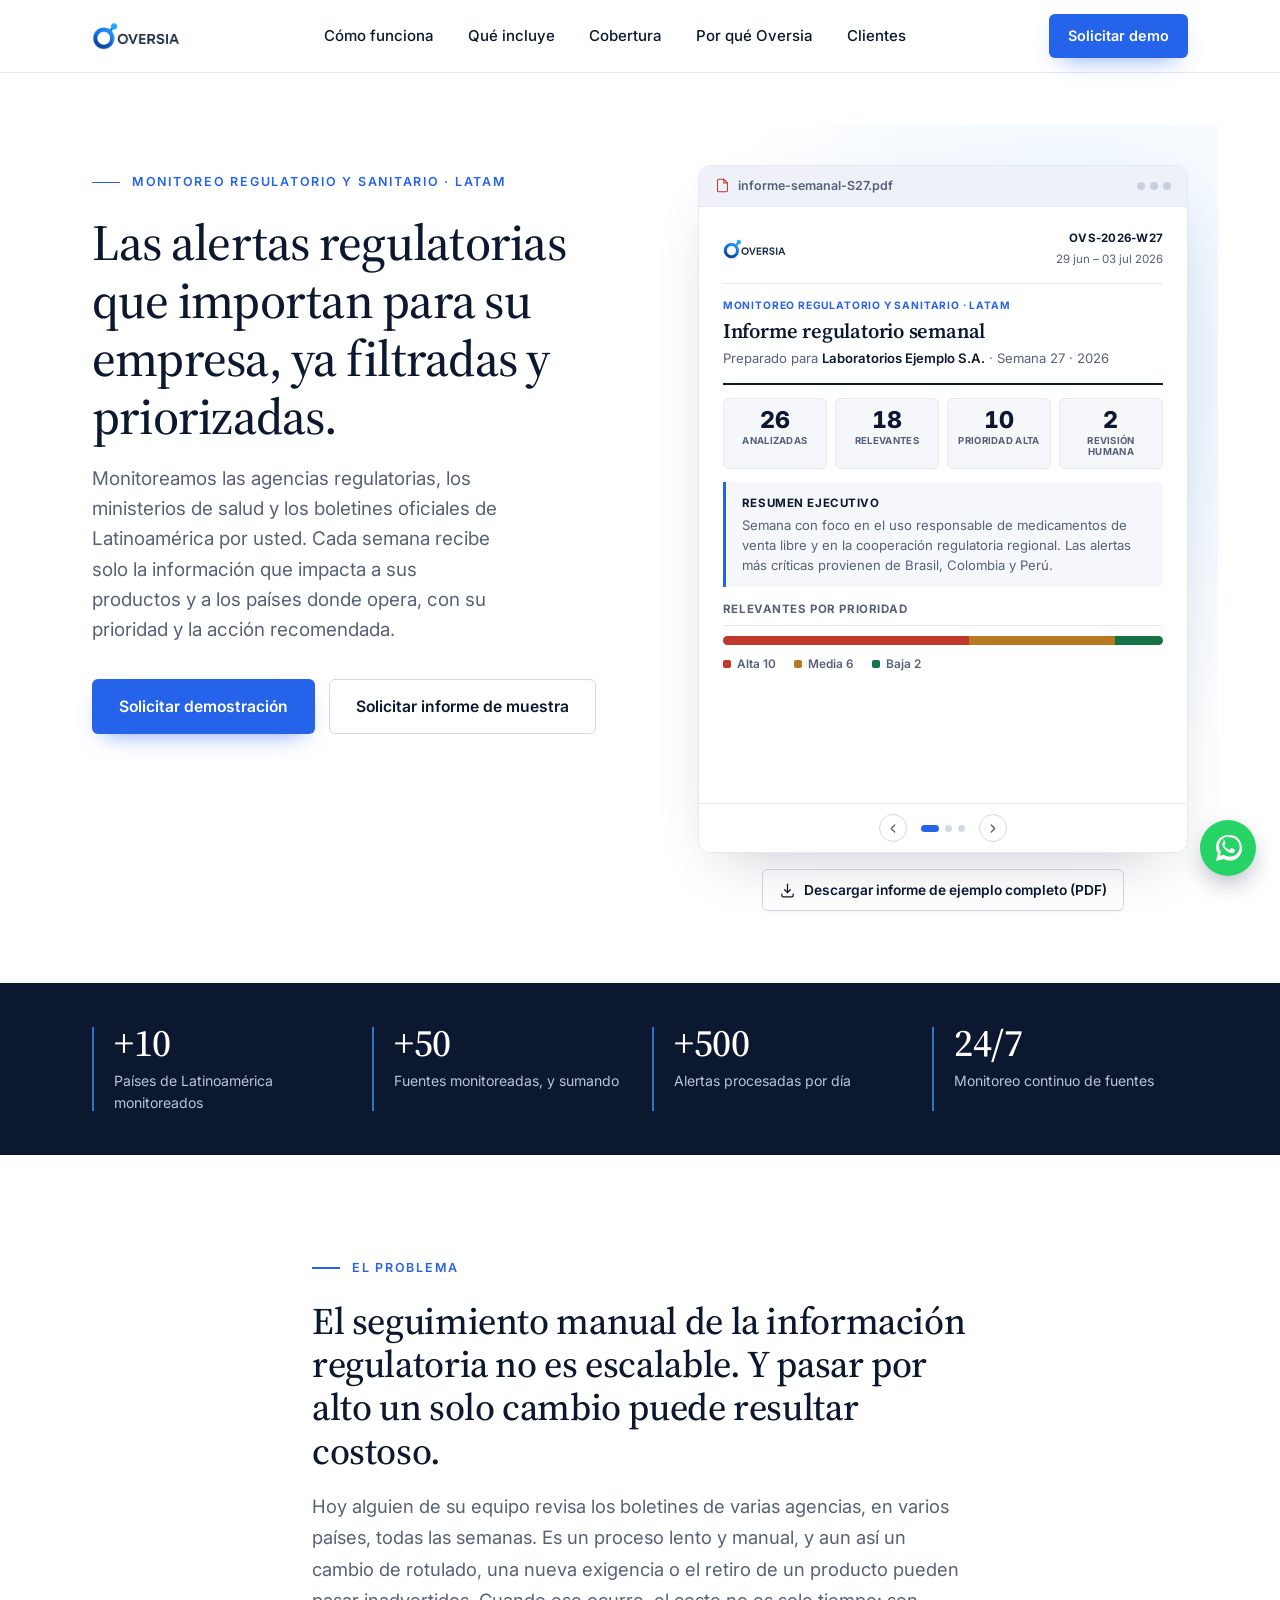
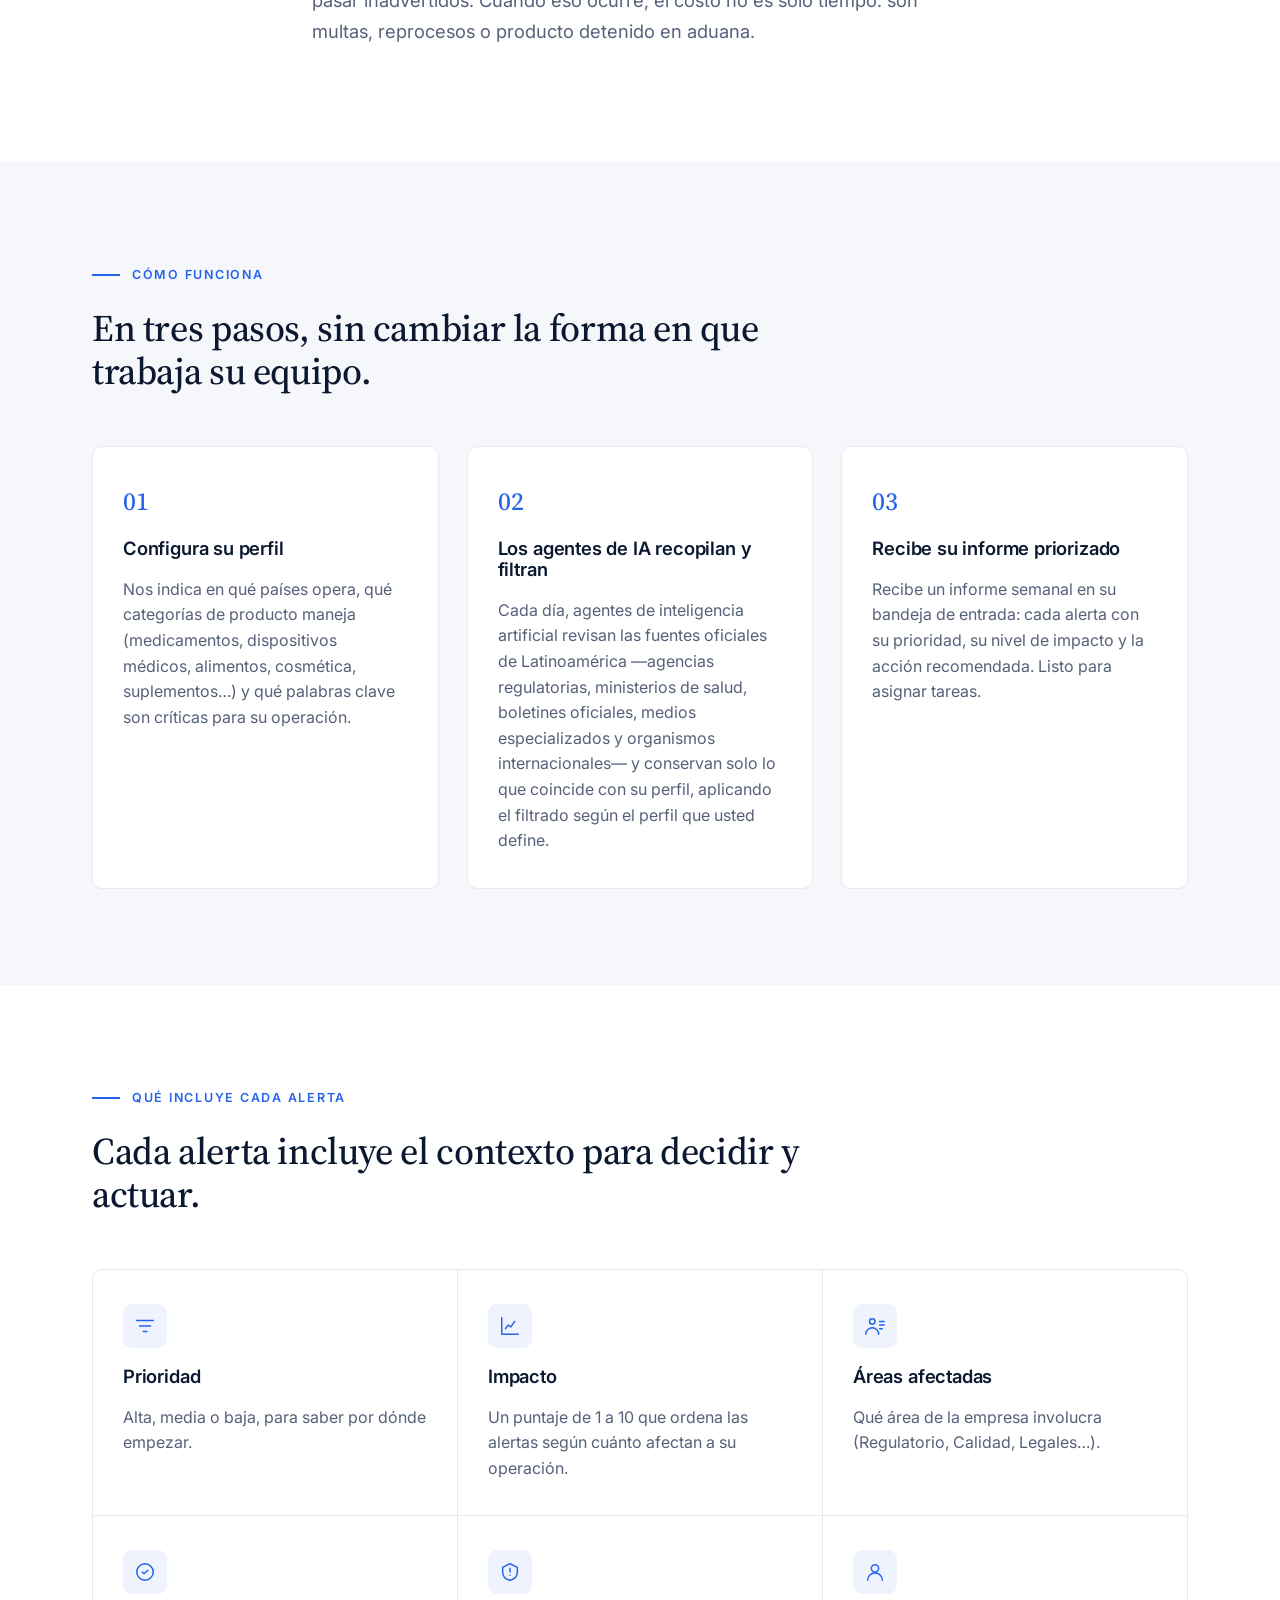
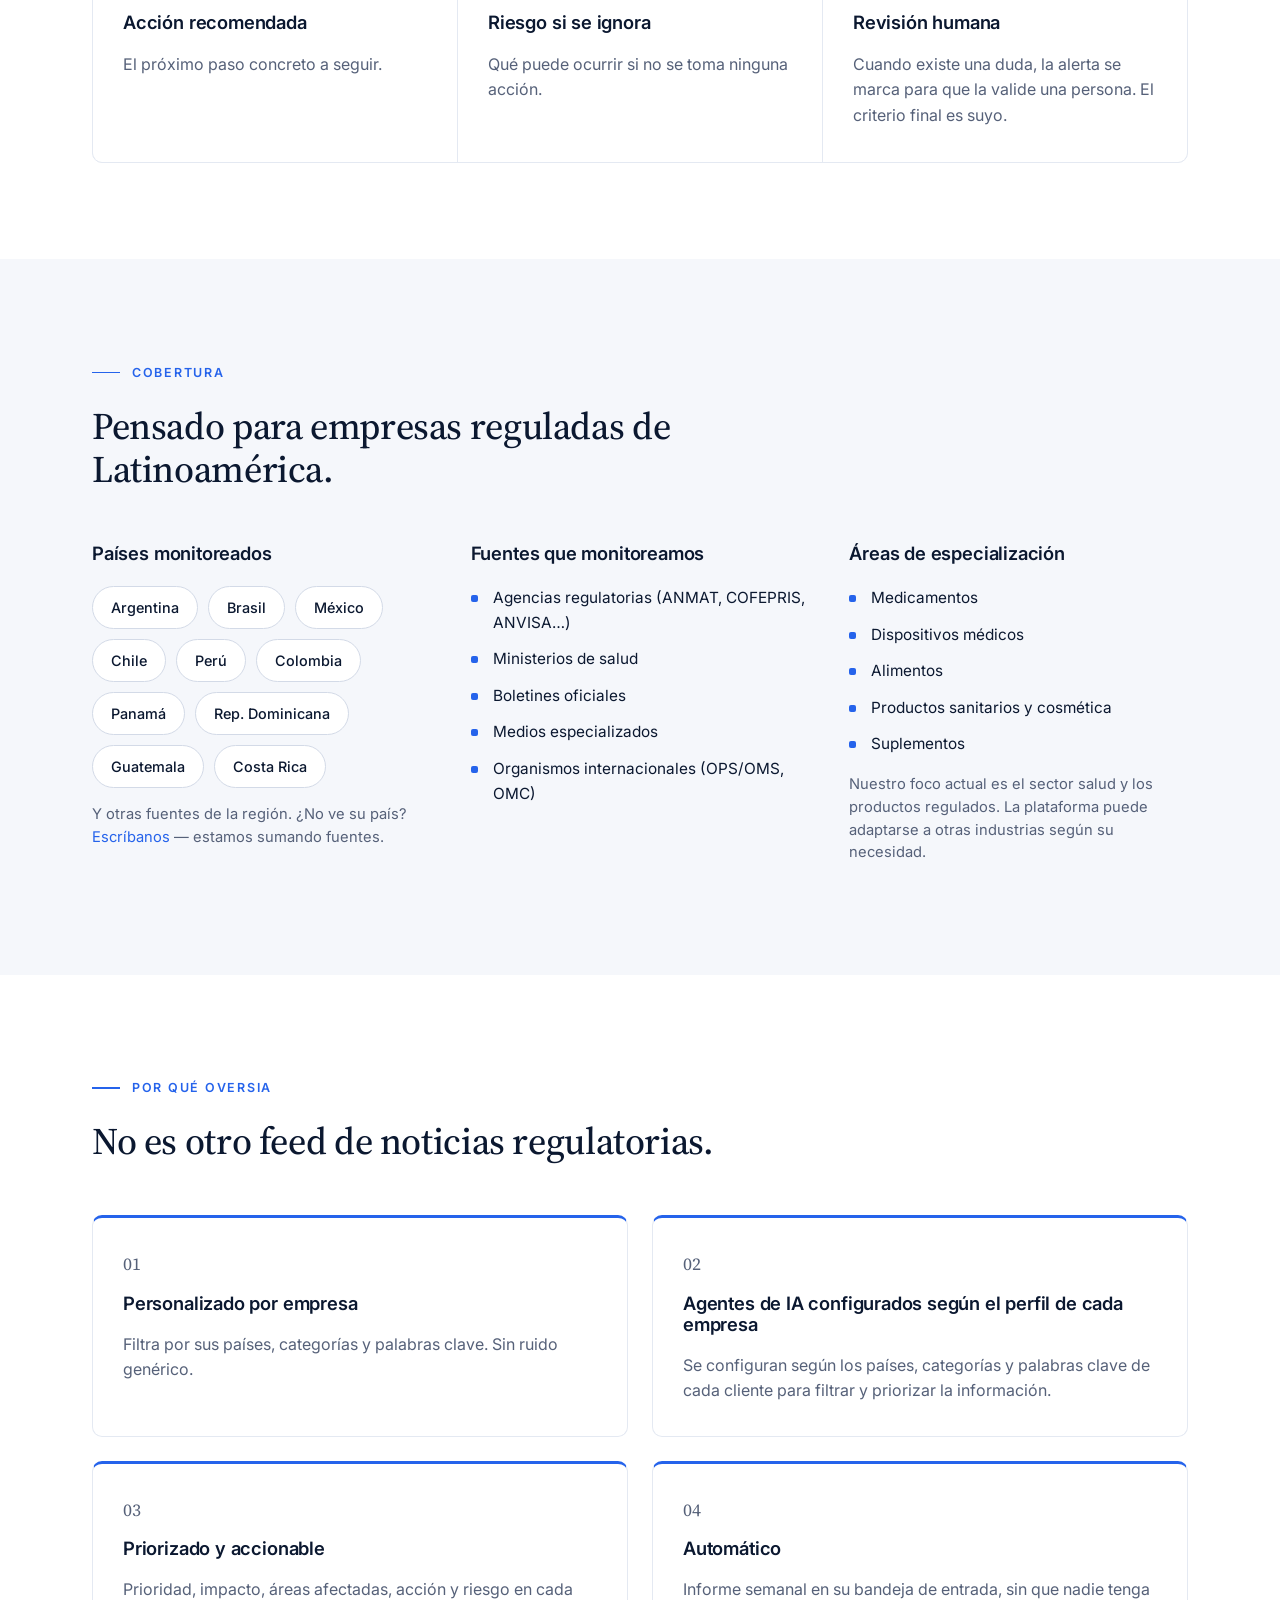
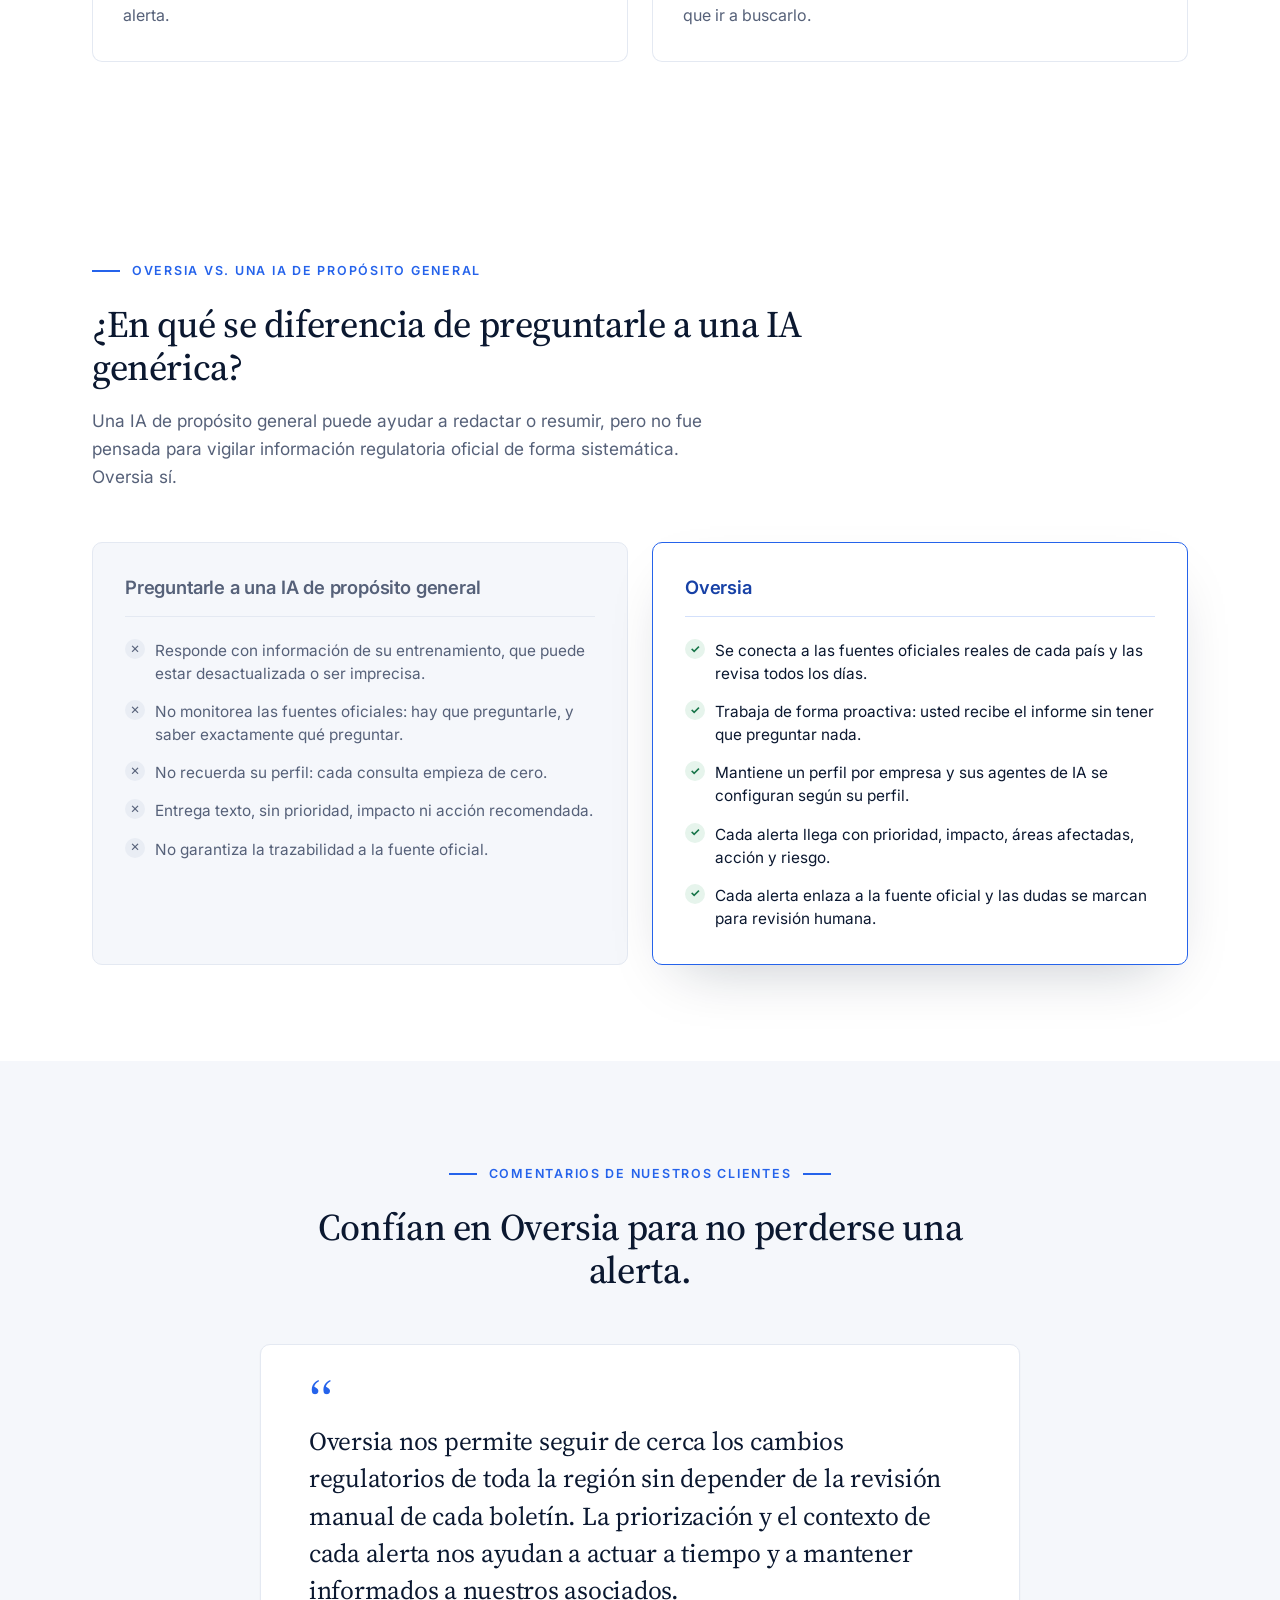
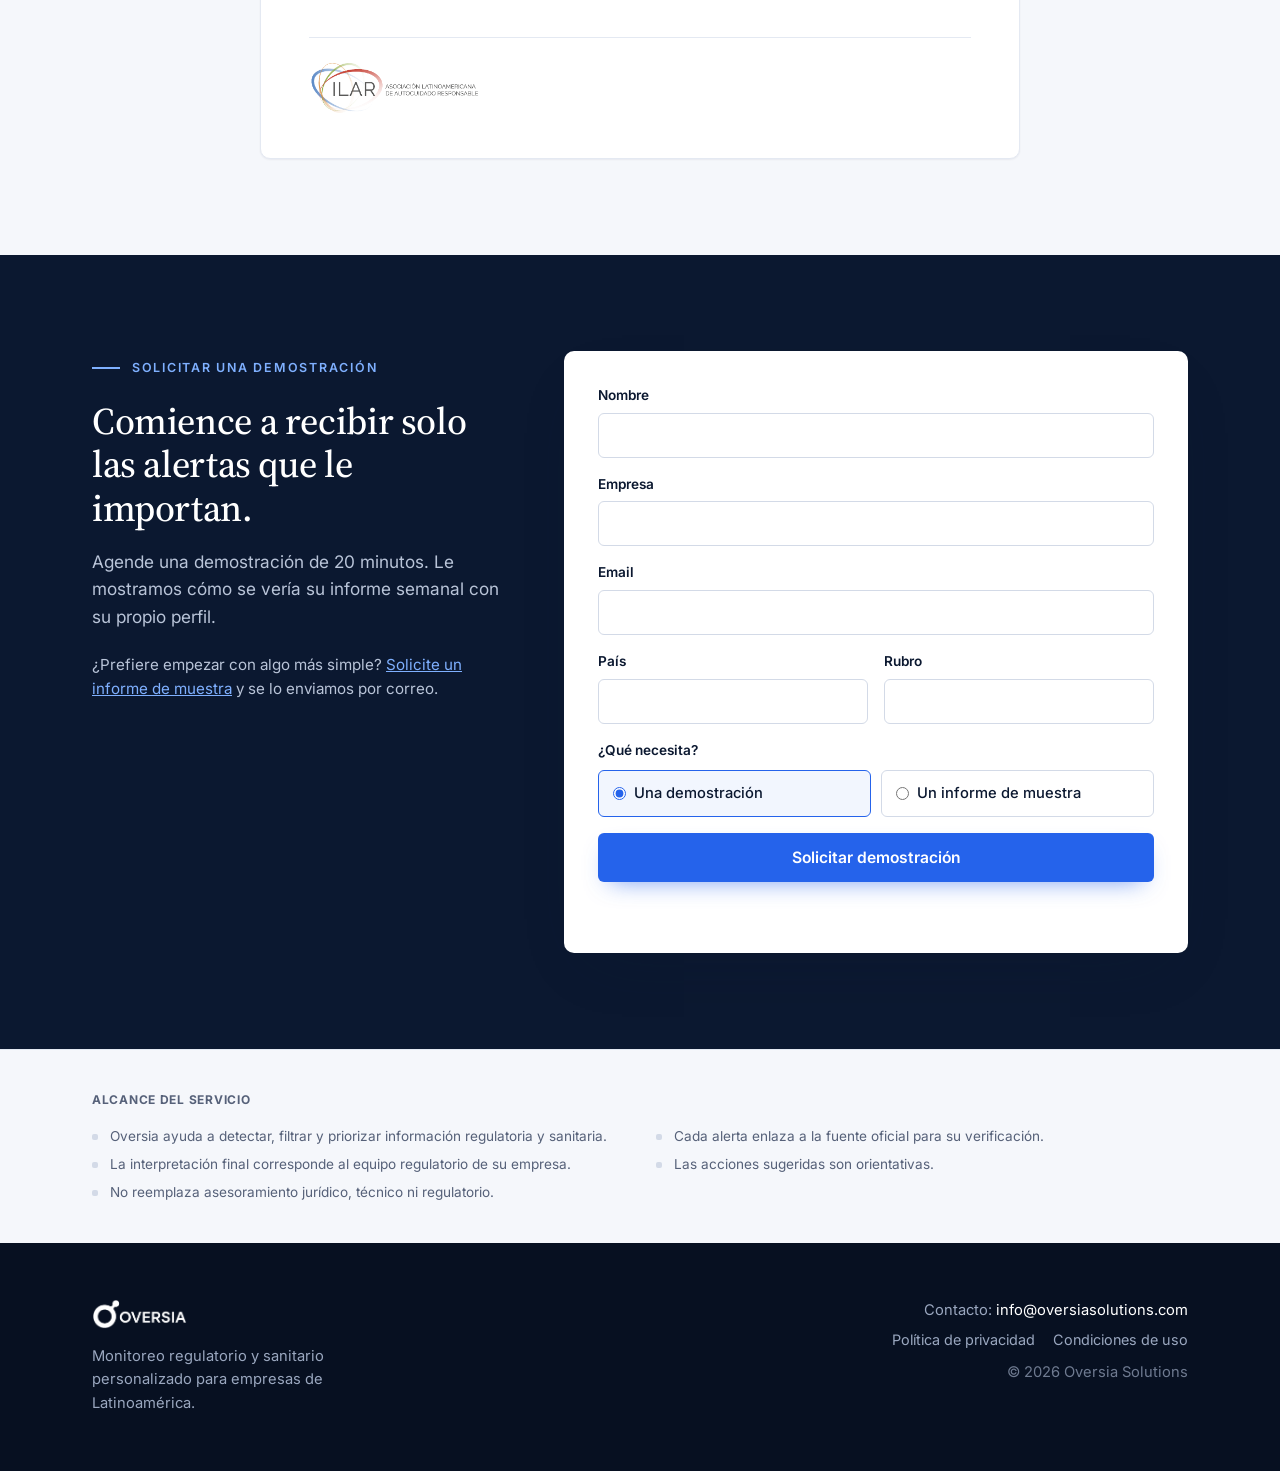
==== commit a3da0605: "mejora en informe y descarga pdf" ====
--- a/index.html
+++ b/index.html
@@ -5,7 +5,9 @@
 <meta name="viewport" content="width=device-width, initial-scale=1.0">
 <title>Oversia — Monitoreo Regulatorio y Sanitario para empresas de LATAM</title>
 <meta name="description" content="Oversia monitorea agencias regulatorias, ministerios de salud y boletines oficiales de Latinoamérica. Reciba cada semana solo la información sanitaria y regulatoria que impacta a sus productos, priorizada y con la acción recomendada.">
-<link rel="icon" href="assets/oversia-logo.png">
+<link rel="icon" href="assets/favicon.ico" sizes="any">
+<link rel="icon" type="image/png" href="assets/favicon.png">
+<link rel="apple-touch-icon" href="assets/favicon.png">
 <link rel="preconnect" href="https://fonts.googleapis.com">
 <link rel="preconnect" href="https://fonts.gstatic.com" crossorigin>
 <link href="https://fonts.googleapis.com/css2?family=Inter:wght@400;500;600;700;800&family=Source+Serif+4:opsz,wght@8..60,400;8..60,500;8..60,600;8..60,700&display=swap" rel="stylesheet">
@@ -44,54 +46,127 @@
         </div>
       </div>
       <div class="hero-visual">
-        <div class="report-doc" role="img" aria-label="Ejemplo de informe semanal en PDF con alertas priorizadas">
+        <div class="report-doc" role="group" aria-roledescription="carrusel" aria-label="Ejemplo de informe regulatorio semanal">
           <div class="report-toolbar">
             <span class="report-filename"><svg viewBox="0 0 24 24" fill="none" stroke="currentColor" stroke-width="1.7" stroke-linecap="round" stroke-linejoin="round" aria-hidden="true"><path d="M14 2H6a2 2 0 0 0-2 2v16a2 2 0 0 0 2 2h12a2 2 0 0 0 2-2V8z"/><path d="M14 2v6h6"/></svg>informe-semanal-S27.pdf</span>
             <span class="report-toolbar-dots" aria-hidden="true"><span></span><span></span><span></span></span>
           </div>
-          <div class="report-page">
-            <div class="report-doc-head">
-              <div class="report-brand">
-                <img src="assets/oversia-logo.png" alt="Oversia" class="report-brand-logo">
-                <span class="report-doc-kicker">Monitoreo regulatorio y sanitario · LATAM</span>
+
+          <div class="report-viewport">
+            <div class="report-track" id="report-track">
+
+              <!-- Página 1: Resumen -->
+              <div class="report-slide" role="group" aria-roledescription="diapositiva" aria-label="Página 1 de 2 · Resumen">
+                <div class="report-page">
+                  <div class="report-doc-head">
+                    <img src="assets/oversia-logo.png" alt="Oversia" class="report-brand-logo">
+                    <div class="report-doc-meta">
+                      <span class="report-ref">OVS-2026-W27</span>
+                      <span>29 jun – 03 jul 2026</span>
+                    </div>
+                  </div>
+                  <div class="report-doc-title">
+                    <span class="report-doc-kicker">Monitoreo regulatorio y sanitario · LATAM</span>
+                    <h3>Informe regulatorio semanal</h3>
+                    <p>Preparado para <strong>Laboratorios Ejemplo S.A.</strong> · Semana 27 · 2026</p>
+                  </div>
+                  <div class="report-metrics">
+                    <div class="report-metric"><span class="report-metric-num">26</span><span class="report-metric-lbl">Analizadas</span></div>
+                    <div class="report-metric"><span class="report-metric-num">18</span><span class="report-metric-lbl">Relevantes</span></div>
+                    <div class="report-metric"><span class="report-metric-num">10</span><span class="report-metric-lbl">Prioridad alta</span></div>
+                    <div class="report-metric"><span class="report-metric-num">2</span><span class="report-metric-lbl">Revisión humana</span></div>
+                  </div>
+                  <div class="report-exec">
+                    <span class="report-exec-title">Resumen ejecutivo</span>
+                    <p>Semana con foco en el uso responsable de medicamentos de venta libre y en la cooperación regulatoria regional. Las alertas más críticas provienen de Brasil, Colombia y Perú.</p>
+                  </div>
+                  <div class="report-prio">
+                    <span class="report-section-label">Relevantes por prioridad</span>
+                    <div class="prio-bar" role="img" aria-label="10 de prioridad alta, 6 media y 2 baja">
+                      <span class="prio-seg seg-alta" style="width:56%"></span>
+                      <span class="prio-seg seg-media" style="width:33%"></span>
+                      <span class="prio-seg seg-baja" style="width:11%"></span>
+                    </div>
+                    <div class="prio-legend">
+                      <span><i class="dot-alta"></i>Alta 10</span>
+                      <span><i class="dot-media"></i>Media 6</span>
+                      <span><i class="dot-baja"></i>Baja 2</span>
+                    </div>
+                  </div>
+                </div>
               </div>
-              <div class="report-doc-meta">
-                <span class="report-ref">Ref. OVS-2026-W27</span>
-                <span>06 jul 2026</span>
+
+              <!-- Página 2: Alertas priorizadas (1 de 2) -->
+              <div class="report-slide" role="group" aria-roledescription="diapositiva" aria-label="Página 2 de 3 · Alertas priorizadas">
+                <div class="report-page">
+                  <div class="report-doc-title compact">
+                    <span class="report-doc-kicker">Alertas priorizadas · 1 de 2</span>
+                    <h3>Novedades por país</h3>
+                  </div>
+                  <div class="report-item priority-alta">
+                    <p class="report-item-title">Advertencia sobre medicamentos de venta libre</p>
+                    <p class="report-item-meta">ANVISA Brasil<span class="report-sep">·</span>02/07<span class="report-sep">·</span><span class="badge badge-alta">Alta</span></p>
+                    <p class="report-item-body"><strong>Impacto.</strong> ANVISA advierte sobre los riesgos de los medicamentos de venta libre y refuerza la orientación médica en su uso, con impacto en la percepción pública y la regulación de los productos OTC.</p>
+                    <p class="report-item-body"><strong>Acción recomendada.</strong> Preparar campañas de educación al consumidor sobre el uso seguro de OTC y monitorear posibles consultas públicas.</p>
+                  </div>
+                  <div class="report-item priority-alta">
+                    <p class="report-item-title">Invima y Anvisa fortalecen la cooperación regulatoria</p>
+                    <p class="report-item-meta">INVIMA Colombia<span class="report-sep">·</span>01/07<span class="report-sep">·</span><span class="badge badge-alta">Alta</span></p>
+                    <p class="report-item-body"><strong>Impacto.</strong> Invima y Anvisa firman un memorando para intercambiar decisiones regulatorias y agilizar la evaluación de medicamentos, con potencial de acelerar el acceso a productos en la región.</p>
+                    <p class="report-item-body"><strong>Acción recomendada.</strong> Seguir la implementación e identificar oportunidades de registro más ágil en Colombia y Brasil.</p>
+                  </div>
+                </div>
               </div>
+
+              <!-- Página 3: Alertas priorizadas (2 de 2) -->
+              <div class="report-slide" role="group" aria-roledescription="diapositiva" aria-label="Página 3 de 3 · Alertas priorizadas">
+                <div class="report-page">
+                  <div class="report-doc-title compact">
+                    <span class="report-doc-kicker">Alertas priorizadas · 2 de 2</span>
+                    <h3>Novedades por país</h3>
+                  </div>
+                  <div class="report-item priority-media">
+                    <p class="report-item-title">Semana por el Uso Racional de Medicamentos</p>
+                    <p class="report-item-meta">Digemid Perú<span class="report-sep">·</span>02/07<span class="report-sep">·</span><span class="badge badge-media">Media</span></p>
+                    <p class="report-item-body"><strong>Impacto.</strong> El Minsa, a través de Digemid, lanza una campaña con ferias y capacitaciones sobre el uso seguro de medicamentos y la prevención de la automedicación.</p>
+                    <p class="report-item-body"><strong>Acción recomendada.</strong> Evaluar sumarse a la difusión y alinear la comunicación de producto con el mensaje de uso responsable.</p>
+                  </div>
+                  <div class="report-item priority-alta">
+                    <p class="report-item-title">Actualización de sustancias sujetas a fiscalización</p>
+                    <p class="report-item-meta">ANMAT Argentina<span class="report-sep">·</span>29/06<span class="report-sep">·</span><span class="badge badge-alta">Alta</span></p>
+                    <p class="report-item-body"><strong>Impacto.</strong> Mediante la Disposición 3943/26, ANMAT actualiza las listas de sustancias sujetas a fiscalización, lo que puede requerir ajustes de cumplimiento en productos que las contengan.</p>
+                    <p class="report-item-body"><strong>Acción recomendada.</strong> Revisar el nuevo listado y evaluar su impacto en el portfolio; involucrar al área de Asuntos Regulatorios.</p>
+                  </div>
+                  <p class="report-more">+ 14 alertas relevantes en el informe completo</p>
+                  <div class="report-doc-foot">
+                    <span>Cada alerta enlaza a la fuente oficial</span>
+                    <span>Confidencial</span>
+                  </div>
+                </div>
+              </div>
+
             </div>
-            <div class="report-doc-title">
-              <h3>Informe regulatorio semanal</h3>
-              <p>Preparado para <strong>Laboratorios Ejemplo S.A.</strong> · Semana 27 · 2026</p>
+          </div>
+
+          <div class="report-nav">
+            <button type="button" class="report-arrow" id="report-prev" aria-label="Página anterior">
+              <svg viewBox="0 0 24 24" fill="none" stroke="currentColor" stroke-width="2.2" stroke-linecap="round" stroke-linejoin="round" aria-hidden="true"><path d="M15 18l-6-6 6-6"/></svg>
+            </button>
+            <div class="report-dots" id="report-dots" role="tablist" aria-label="Páginas del informe">
+              <button type="button" class="report-dot is-active" data-slide="0" aria-label="Ir a la página 1" aria-selected="true"></button>
+              <button type="button" class="report-dot" data-slide="1" aria-label="Ir a la página 2" aria-selected="false"></button>
+              <button type="button" class="report-dot" data-slide="2" aria-label="Ir a la página 3" aria-selected="false"></button>
             </div>
-            <div class="report-metrics">
-              <div class="report-metric"><span class="report-metric-num">26</span><span class="report-metric-lbl">Analizadas</span></div>
-              <div class="report-metric"><span class="report-metric-num">18</span><span class="report-metric-lbl">Relevantes</span></div>
-              <div class="report-metric"><span class="report-metric-num">10</span><span class="report-metric-lbl">Prioridad alta</span></div>
-              <div class="report-metric"><span class="report-metric-num">2</span><span class="report-metric-lbl">Revisión humana</span></div>
-            </div>
-            <div class="report-exec">
-              <span class="report-exec-title">Resumen ejecutivo</span>
-              <p>26 alertas analizadas, 18 relevantes para su operación. Las más críticas provienen de Brasil y Perú, con foco en el uso responsable de medicamentos de venta libre.</p>
-            </div>
-            <span class="report-section-label">Novedades por país</span>
-            <div class="report-item priority-alta">
-              <p class="report-item-title">ANVISA advierte sobre riesgos de medicamentos de venta libre</p>
-              <p class="report-item-meta">ANVISA Brasil<span class="report-sep">·</span>02/07/2026<span class="report-sep">·</span><span class="badge badge-alta">Prioridad alta</span></p>
-              <p class="report-item-body"><strong>Impacto.</strong> Refuerza la orientación médica en el uso de productos OTC; puede influir en la percepción pública y en su regulación.</p>
-              <p class="report-item-body"><strong>Acción recomendada.</strong> Coordinar campañas de educación al consumidor sobre el uso seguro de medicamentos OTC.</p>
-            </div>
-            <div class="report-item priority-media">
-              <p class="report-item-title">COFEPRIS actualiza requisitos para el registro de dispositivos médicos</p>
-              <p class="report-item-meta">COFEPRIS México<span class="report-sep">·</span>01/07/2026<span class="report-sep">·</span><span class="badge badge-media">Prioridad media</span></p>
-            </div>
-            <div class="report-doc-foot">
-              <span>Cada alerta enlaza a la fuente oficial · Trazable al boletín original</span>
-              <span>Página 1 de 3 · Confidencial</span>
-            </div>
-            <p class="report-doc-disclaimer">Las acciones sugeridas son orientativas; la interpretación final corresponde a su equipo regulatorio. Oversia no reemplaza asesoramiento jurídico, técnico ni regulatorio.</p>
+            <button type="button" class="report-arrow" id="report-next" aria-label="Página siguiente">
+              <svg viewBox="0 0 24 24" fill="none" stroke="currentColor" stroke-width="2.2" stroke-linecap="round" stroke-linejoin="round" aria-hidden="true"><path d="M9 6l6 6-6 6"/></svg>
+            </button>
           </div>
         </div>
+
+        <a class="report-download" href="assets/informe-ejemplo-oversia.pdf" download target="_blank" rel="noopener">
+          <svg viewBox="0 0 24 24" fill="none" stroke="currentColor" stroke-width="1.8" stroke-linecap="round" stroke-linejoin="round" aria-hidden="true"><path d="M12 3v12m0 0l-4-4m4 4l4-4M4 17v2a2 2 0 0 0 2 2h12a2 2 0 0 0 2-2v-2"/></svg>
+          Descargar informe de ejemplo completo (PDF)
+        </a>
       </div>
     </div>
   </section>
--- a/css/styles.css
+++ b/css/styles.css
@@ -184,7 +184,7 @@
 
 .hero-grid {
   display: grid;
-  grid-template-columns: 1.05fr 0.95fr;
+  grid-template-columns: minmax(0, 1.05fr) minmax(0, 0.95fr);
   gap: 64px;
   align-items: start;
 }
@@ -214,6 +214,7 @@
   inset: -40px -30px -30px 20px;
   background: radial-gradient(circle at 70% 30%, rgba(59, 158, 255, 0.14), transparent 60%);
   z-index: 0;
+  pointer-events: none;
 }
 
 /* Hero visual: PDF-style report document */
@@ -259,21 +260,79 @@
   display: flex;
   flex-direction: column;
   gap: 13px;
-}
+  height: 100%;
+}
+
+/* Carousel */
+.report-viewport { overflow: hidden; }
+
+.report-track {
+  display: flex;
+  transition: transform 0.45s cubic-bezier(0.4, 0, 0.2, 1);
+}
+
+.report-slide { flex: 0 0 100%; min-width: 100%; }
+
+.report-nav {
+  display: flex;
+  align-items: center;
+  justify-content: center;
+  gap: 14px;
+  padding: 10px;
+  background: #fff;
+  border-top: 1px solid var(--border);
+}
+
+.report-arrow {
+  display: inline-flex;
+  align-items: center;
+  justify-content: center;
+  width: 28px;
+  height: 28px;
+  border-radius: 50%;
+  border: 1px solid var(--border-strong);
+  background: #fff;
+  color: var(--text-muted);
+  cursor: pointer;
+  transition: border-color 0.15s ease, color 0.15s ease, background 0.15s ease;
+}
+
+.report-arrow:hover { border-color: var(--accent); color: var(--accent); }
+.report-arrow svg { width: 15px; height: 15px; }
+
+.report-dots { display: inline-flex; align-items: center; gap: 6px; }
+
+.report-dot {
+  width: 7px;
+  height: 7px;
+  padding: 0;
+  border: none;
+  border-radius: 50%;
+  background: var(--border-strong);
+  cursor: pointer;
+  transition: width 0.2s ease, background 0.2s ease, border-radius 0.2s ease;
+}
+
+.report-dot.is-active { width: 18px; border-radius: 4px; background: var(--accent); }
 
 .report-doc-head {
   display: flex;
-  align-items: flex-start;
+  align-items: center;
   justify-content: space-between;
   gap: 16px;
-}
-
-.report-brand { display: flex; flex-direction: column; align-items: flex-start; gap: 6px; }
-.report-brand-logo { height: 22px; width: auto; object-fit: contain; }
+  padding-bottom: 14px;
+  border-bottom: 1px solid var(--border);
+}
+
+.report-brand-logo { height: 20px; width: auto; object-fit: contain; }
 .report-doc-kicker {
-  font-size: 0.68rem;
-  color: var(--text-muted);
-  letter-spacing: 0.03em;
+  display: block;
+  font-size: 0.64rem;
+  font-weight: 700;
+  text-transform: uppercase;
+  letter-spacing: 0.08em;
+  color: var(--accent);
+  margin-bottom: 6px;
 }
 
 .report-doc-meta {
@@ -293,9 +352,11 @@
 }
 
 .report-doc-title {
-  padding-bottom: 16px;
+  padding-bottom: 14px;
   border-bottom: 2px solid var(--navy);
 }
+
+.report-doc-title.compact { padding-bottom: 0; border-bottom: none; }
 
 .report-doc-title h3 {
   margin: 0 0 4px;
@@ -428,12 +489,81 @@
   align-items: center;
   justify-content: space-between;
   gap: 12px;
-  margin-top: 4px;
+  margin-top: auto;
   padding-top: 14px;
   border-top: 1px solid var(--border);
   font-size: 0.68rem;
   color: var(--text-muted);
 }
+
+/* Report: priority distribution */
+.report-prio { display: flex; flex-direction: column; gap: 10px; }
+
+.prio-bar {
+  display: flex;
+  height: 9px;
+  border-radius: 5px;
+  overflow: hidden;
+  background: var(--bg-alt);
+}
+
+.prio-seg { height: 100%; }
+.prio-seg.seg-alta { background: var(--alta); }
+.prio-seg.seg-media { background: var(--media); }
+.prio-seg.seg-baja { background: var(--baja); }
+
+.prio-legend {
+  display: flex;
+  gap: 18px;
+  font-size: 0.74rem;
+  font-weight: 600;
+  color: var(--text-muted);
+}
+
+.prio-legend span { display: inline-flex; align-items: center; gap: 6px; }
+
+.prio-legend i {
+  width: 8px;
+  height: 8px;
+  border-radius: 2px;
+  display: inline-block;
+}
+
+.dot-alta { background: var(--alta); }
+.dot-media { background: var(--media); }
+.dot-baja { background: var(--baja); }
+
+.report-more {
+  margin: 2px 0 0;
+  font-size: 0.76rem;
+  font-weight: 600;
+  color: var(--accent);
+}
+
+.report-download {
+  display: flex;
+  width: fit-content;
+  align-items: center;
+  gap: 8px;
+  margin: 16px auto 0;
+  padding: 9px 16px;
+  border: 1px solid var(--border-strong);
+  border-radius: var(--radius-sm);
+  background: #fff;
+  color: var(--text);
+  font-size: 0.86rem;
+  font-weight: 600;
+  box-shadow: var(--shadow-sm);
+  transition: border-color 0.15s ease, color 0.15s ease, box-shadow 0.15s ease;
+}
+
+.report-download:hover {
+  border-color: var(--accent);
+  color: var(--accent);
+  box-shadow: 0 8px 20px -12px rgba(37, 99, 235, 0.6);
+}
+
+.report-download svg { width: 17px; height: 17px; }
 
 .alert-item {
   border: 1px solid var(--border);
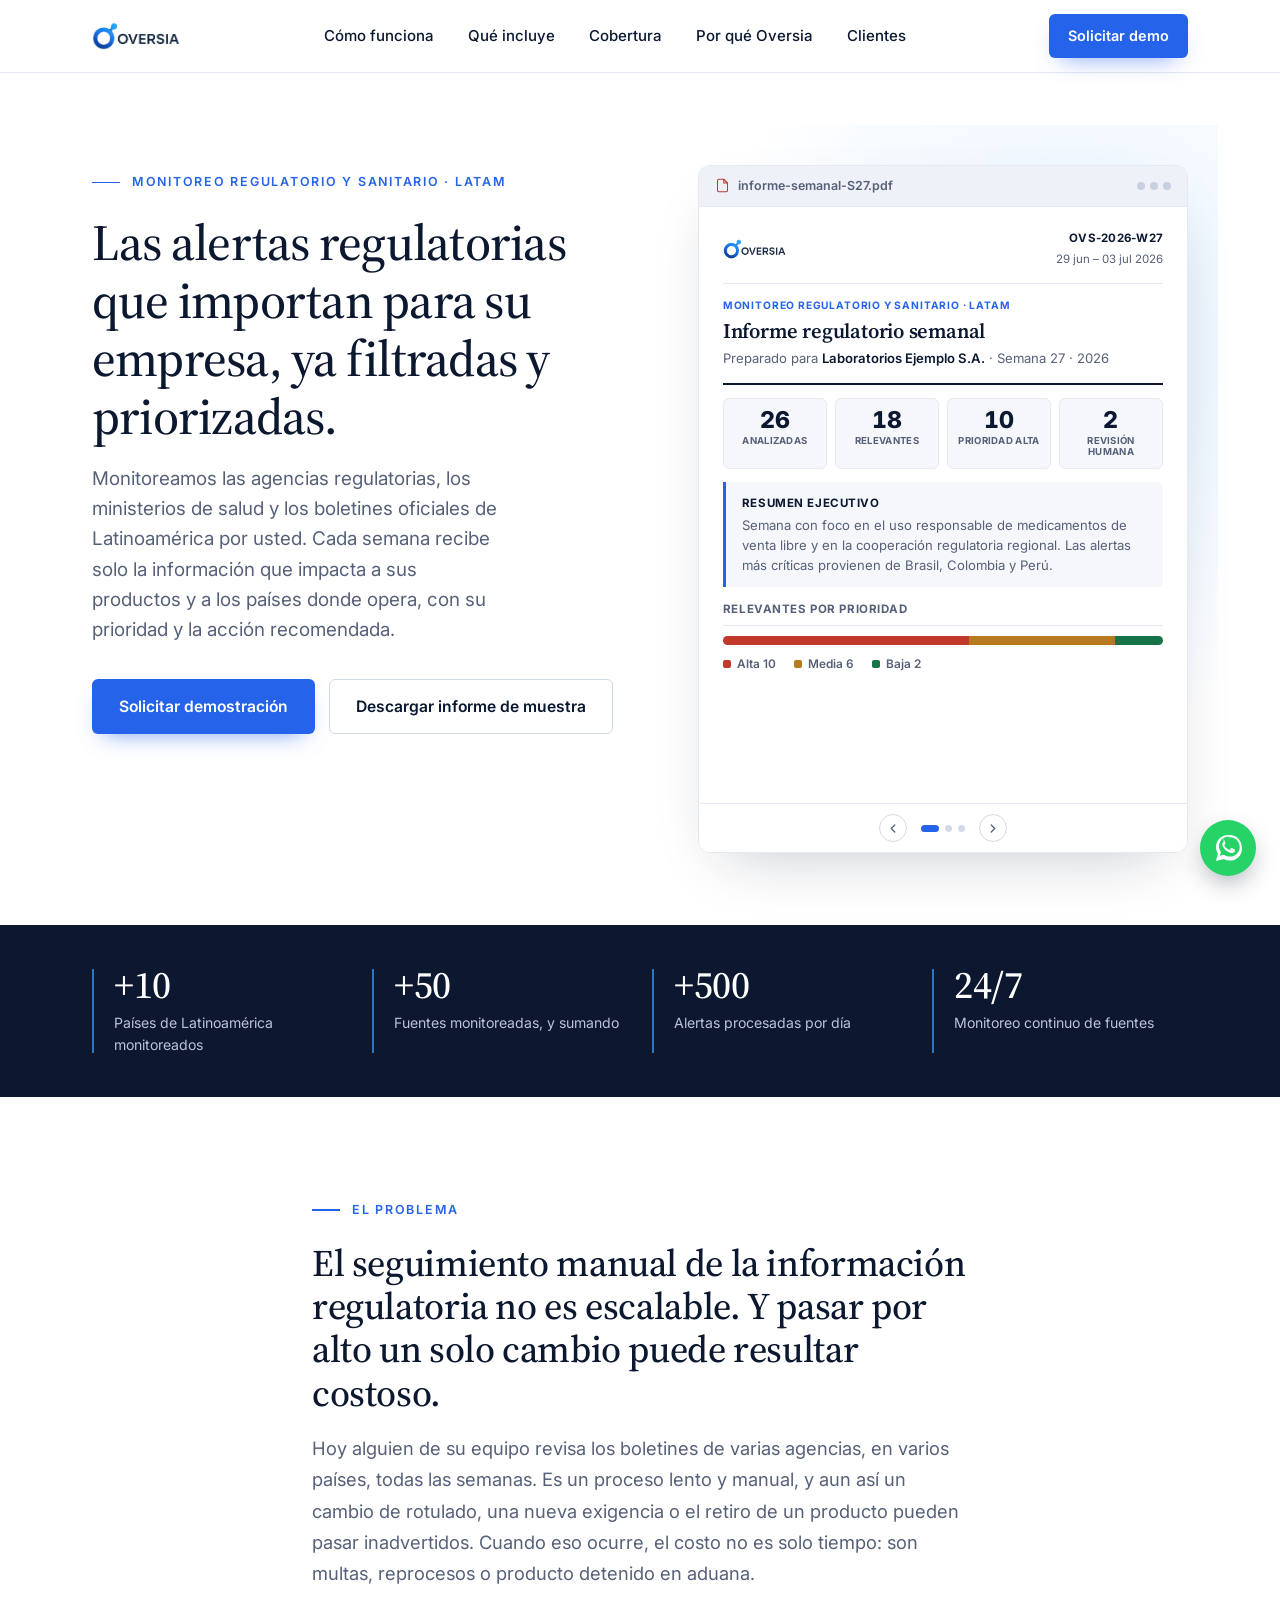
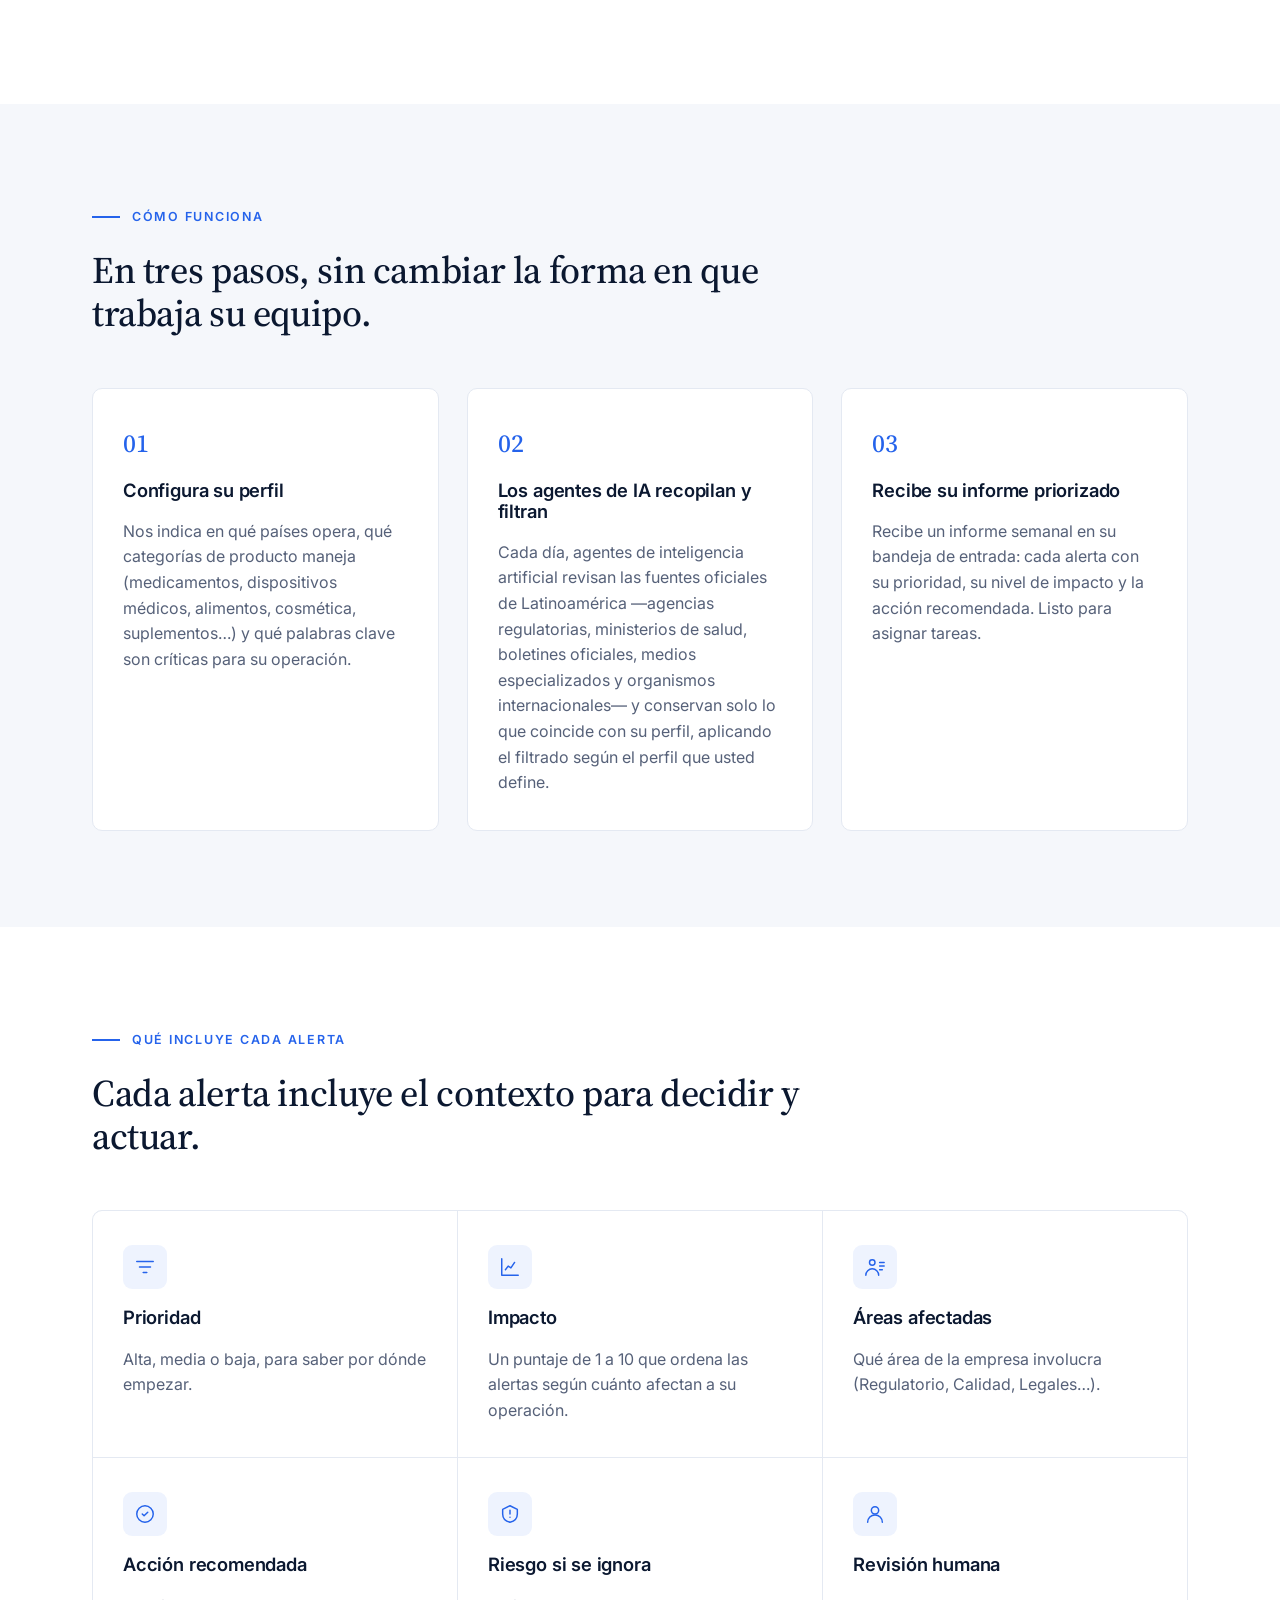
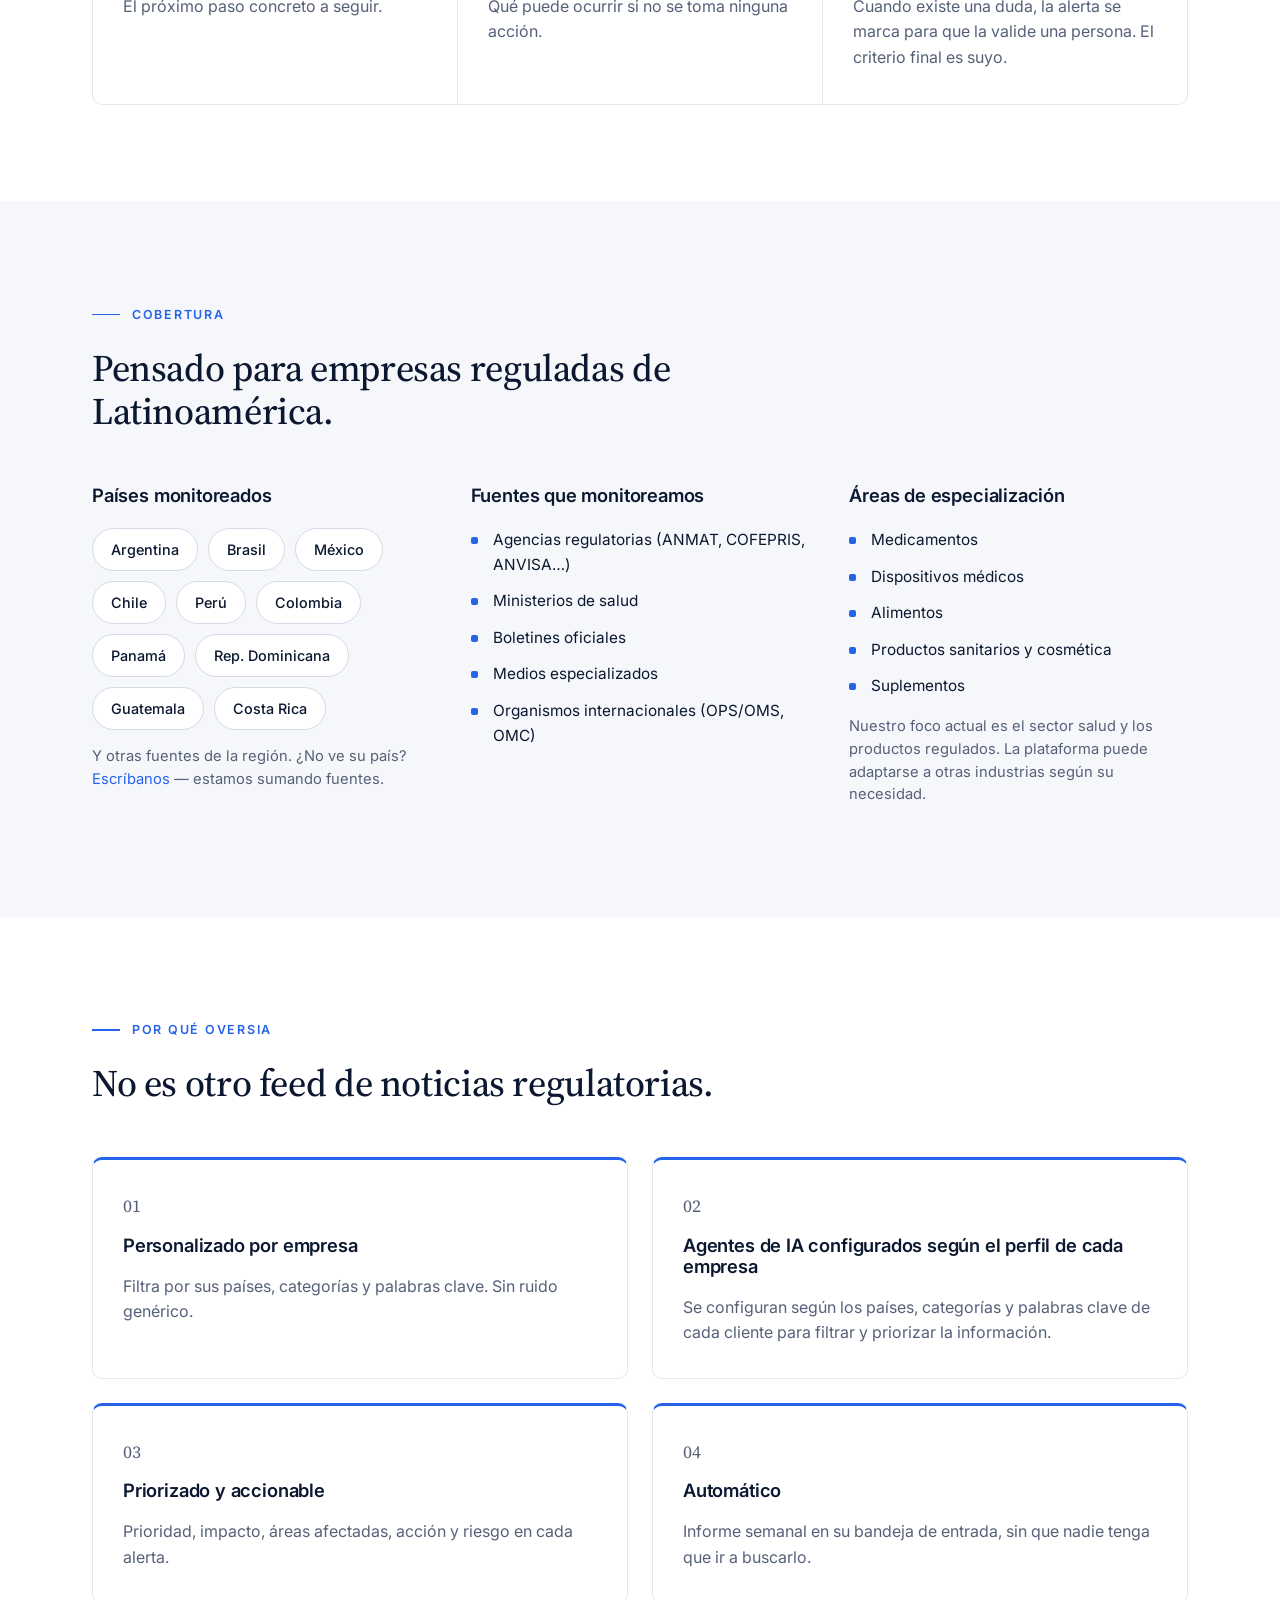
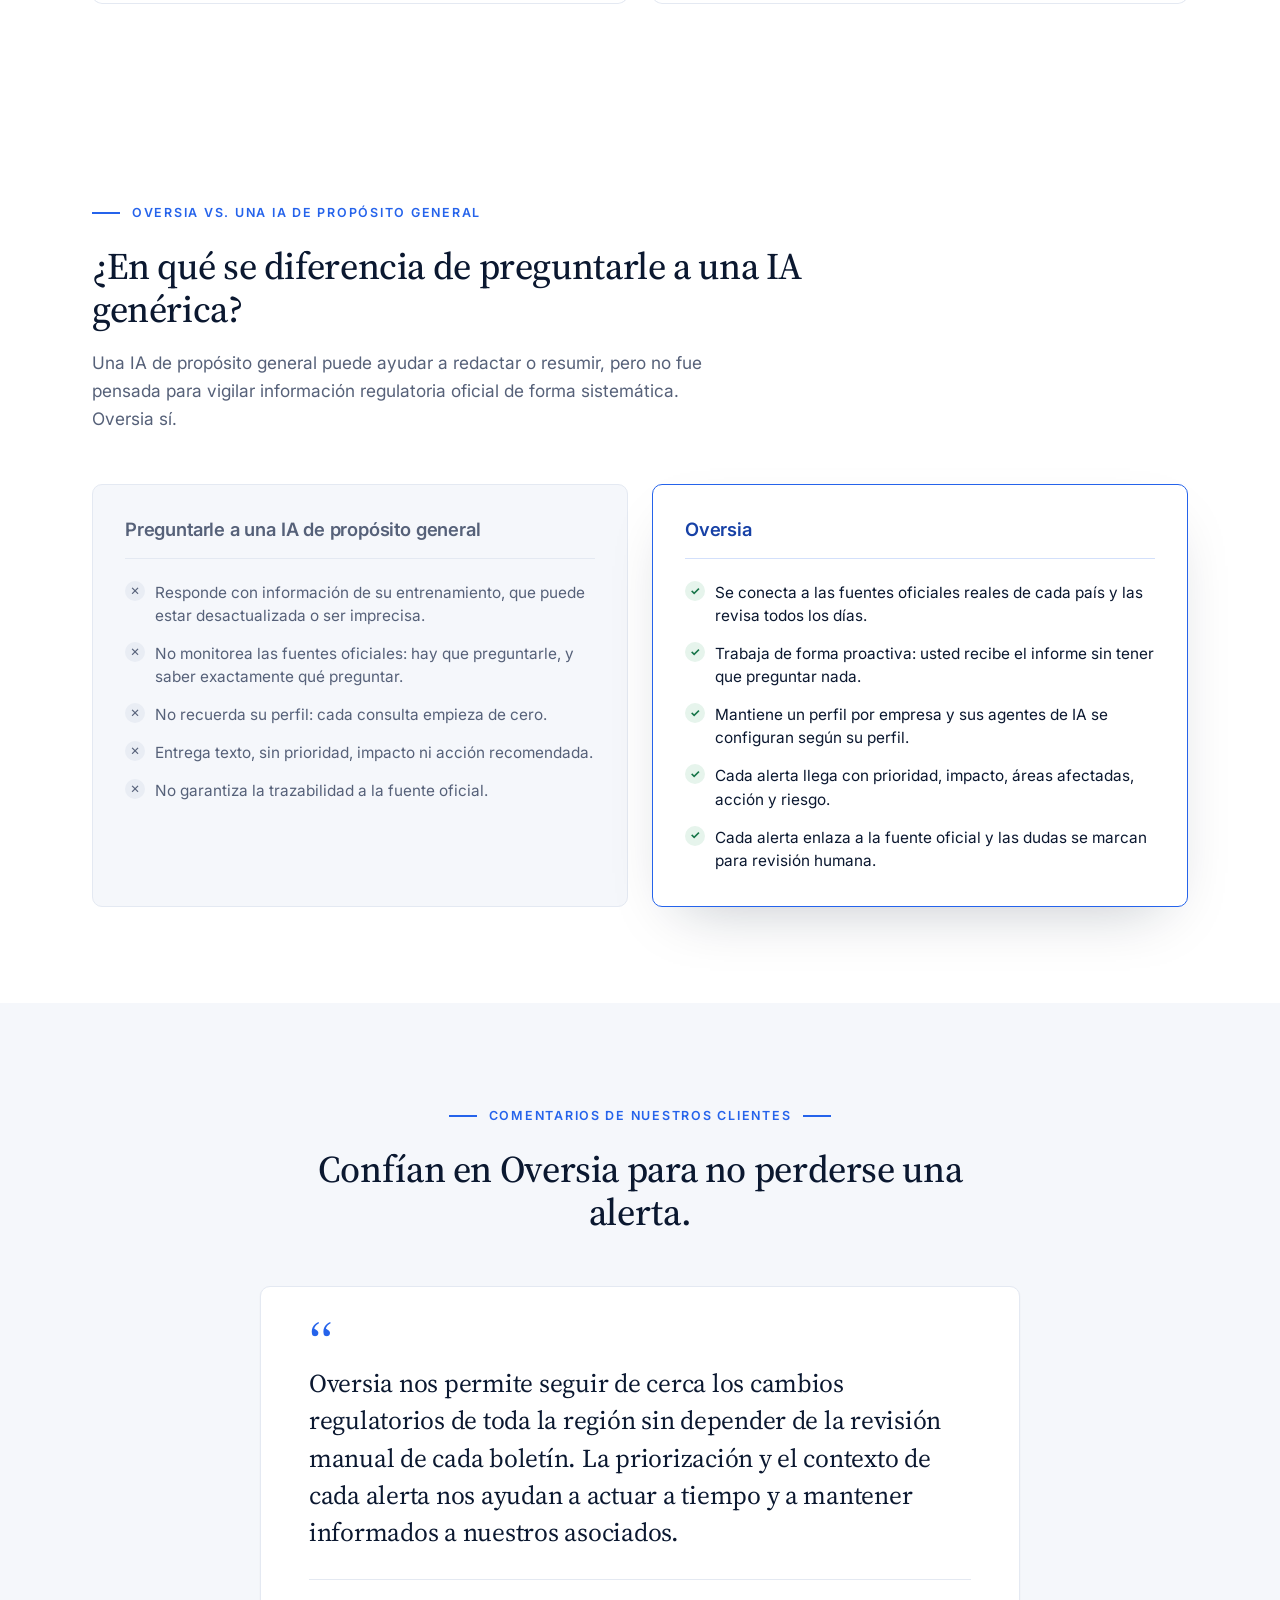
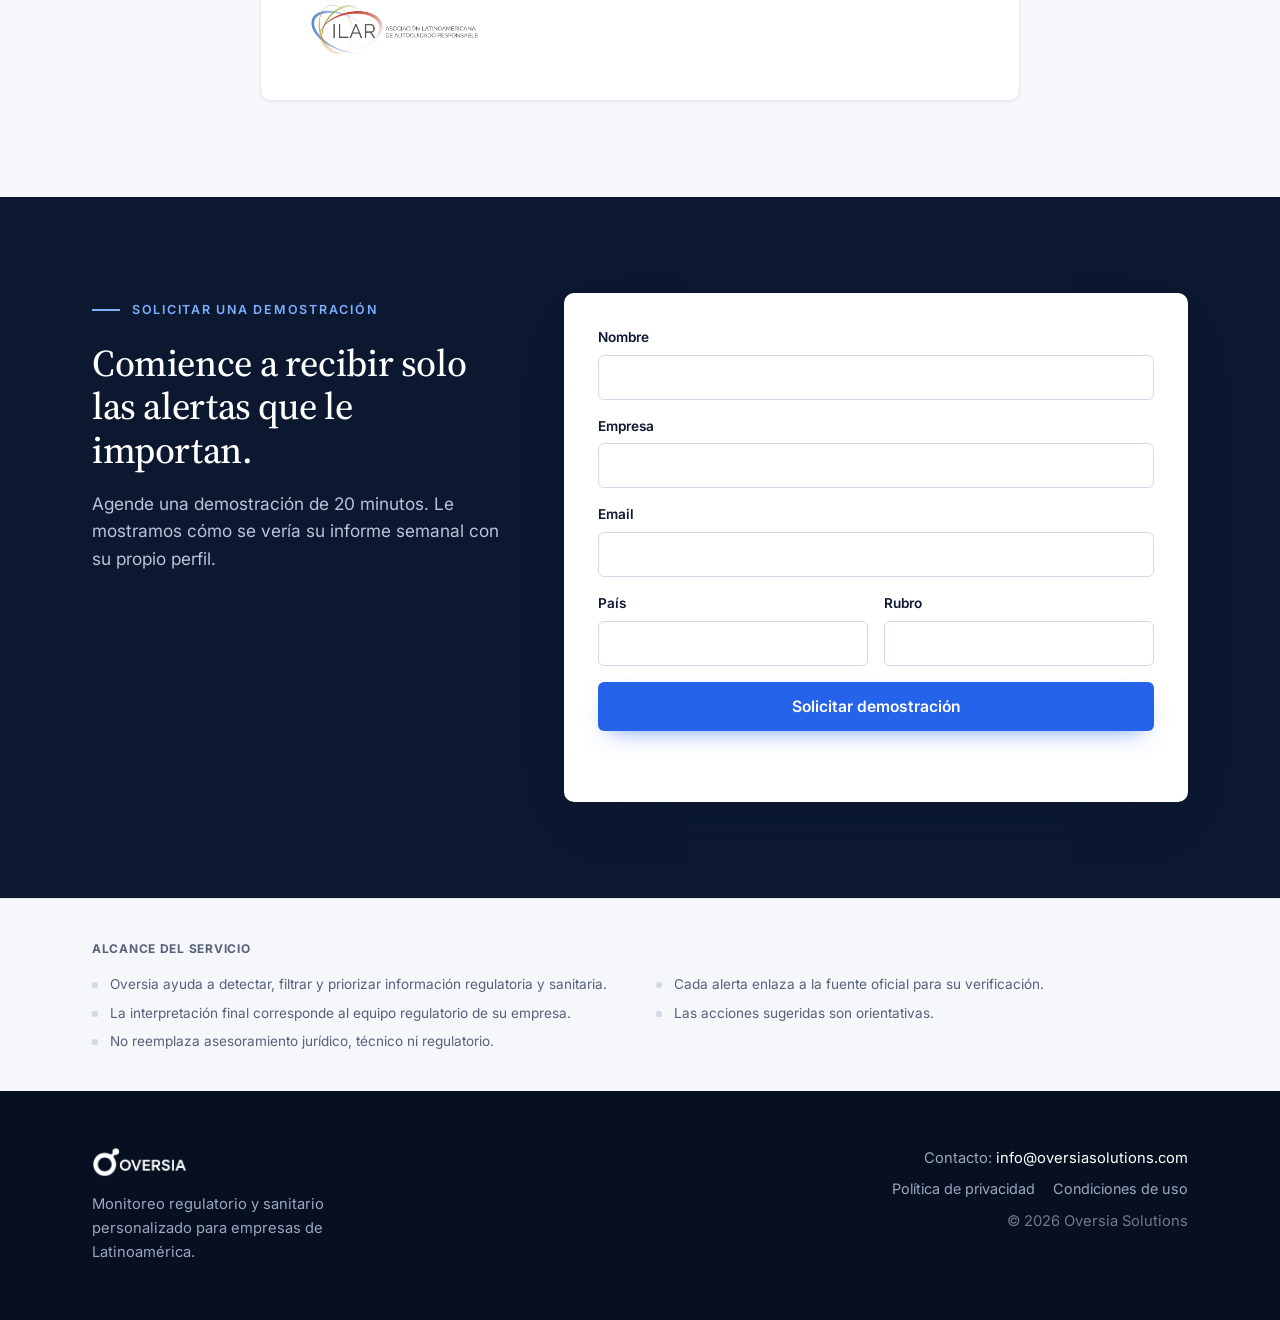
==== commit e79cca63: "descarga pdf ejemplo" ====
--- a/index.html
+++ b/index.html
@@ -42,7 +42,7 @@
         <p class="lead">Monitoreamos las agencias regulatorias, los ministerios de salud y los boletines oficiales de Latinoamérica por usted. Cada semana recibe solo la información que impacta a sus productos y a los países donde opera, con su prioridad y la acción recomendada.</p>
         <div class="hero-actions">
           <a href="#contacto" class="btn btn-primary btn-lg">Solicitar demostración</a>
-          <a href="#muestra" class="btn btn-outline btn-lg">Solicitar informe de muestra</a>
+          <a href="assets/informe-ejemplo-oversia.pdf" class="btn btn-outline btn-lg" download target="_blank" rel="noopener">Descargar informe de muestra</a>
         </div>
       </div>
       <div class="hero-visual">
@@ -162,11 +162,6 @@
             </button>
           </div>
         </div>
-
-        <a class="report-download" href="assets/informe-ejemplo-oversia.pdf" download target="_blank" rel="noopener">
-          <svg viewBox="0 0 24 24" fill="none" stroke="currentColor" stroke-width="1.8" stroke-linecap="round" stroke-linejoin="round" aria-hidden="true"><path d="M12 3v12m0 0l-4-4m4 4l4-4M4 17v2a2 2 0 0 0 2 2h12a2 2 0 0 0 2-2v-2"/></svg>
-          Descargar informe de ejemplo completo (PDF)
-        </a>
       </div>
     </div>
   </section>
@@ -423,9 +418,6 @@
         <span class="eyebrow eyebrow-invert"><span class="eyebrow-line"></span>Solicitar una demostración</span>
         <h2>Comience a recibir solo las alertas que le importan.</h2>
         <p class="body-text">Agende una demostración de 20 minutos. Le mostramos cómo se vería su informe semanal con su propio perfil.</p>
-        <p class="sample-request" id="muestra">
-          ¿Prefiere empezar con algo más simple? <a href="#nombre" id="sample-link">Solicite un informe de muestra</a> y se lo enviamos por correo.
-        </p>
       </div>
 
       <form id="contact-form" class="contact-form" novalidate>
@@ -452,17 +444,6 @@
           </div>
         </div>
         <input type="text" name="website" class="hp-field" tabindex="-1" autocomplete="off" aria-hidden="true">
-        <fieldset class="form-choice">
-          <legend>¿Qué necesita?</legend>
-          <label class="choice-option">
-            <input type="radio" name="tipo" value="demo" checked>
-            <span>Una demostración</span>
-          </label>
-          <label class="choice-option">
-            <input type="radio" name="tipo" value="informe">
-            <span>Un informe de muestra</span>
-          </label>
-        </fieldset>
         <button type="submit" class="btn btn-primary btn-lg btn-block" id="submit-btn">Solicitar demostración</button>
         <p class="form-status" id="form-status" role="status" aria-live="polite"></p>
       </form>
--- a/css/styles.css
+++ b/css/styles.css
@@ -540,31 +540,6 @@
   color: var(--accent);
 }
 
-.report-download {
-  display: flex;
-  width: fit-content;
-  align-items: center;
-  gap: 8px;
-  margin: 16px auto 0;
-  padding: 9px 16px;
-  border: 1px solid var(--border-strong);
-  border-radius: var(--radius-sm);
-  background: #fff;
-  color: var(--text);
-  font-size: 0.86rem;
-  font-weight: 600;
-  box-shadow: var(--shadow-sm);
-  transition: border-color 0.15s ease, color 0.15s ease, box-shadow 0.15s ease;
-}
-
-.report-download:hover {
-  border-color: var(--accent);
-  color: var(--accent);
-  box-shadow: 0 8px 20px -12px rgba(37, 99, 235, 0.6);
-}
-
-.report-download svg { width: 17px; height: 17px; }
-
 .alert-item {
   border: 1px solid var(--border);
   border-radius: var(--radius-sm);
@@ -930,9 +905,6 @@
 .cta-copy h2 { color: #fff; }
 .cta-copy .body-text { color: #b9c4d8; }
 
-.sample-request { margin-top: 22px; color: #b9c4d8; font-size: 0.95rem; }
-.sample-request a { color: #7fb0ff; text-decoration: underline; }
-
 .contact-form {
   background: #fff;
   border-radius: var(--radius);
@@ -977,55 +949,6 @@
   height: 1px;
   opacity: 0;
   pointer-events: none;
-}
-
-/* Form: request type selector */
-.form-choice {
-  border: none;
-  margin: 0;
-  padding: 0;
-  display: flex;
-  flex-wrap: wrap;
-  gap: 10px;
-}
-
-.form-choice legend {
-  font-weight: 600;
-  font-size: 0.85rem;
-  color: var(--text);
-  padding: 0;
-  margin-bottom: 8px;
-  width: 100%;
-}
-
-.choice-option {
-  display: inline-flex;
-  align-items: center;
-  gap: 8px;
-  flex: 1 1 0;
-  min-width: 140px;
-  padding: 11px 14px;
-  border: 1.5px solid var(--border-strong);
-  border-radius: var(--radius-sm);
-  font-size: 0.92rem;
-  font-weight: 500;
-  color: var(--text);
-  background: #fff;
-  cursor: pointer;
-  transition: border-color 0.15s ease, background 0.15s ease;
-}
-
-.choice-option:hover { border-color: var(--accent); }
-
-.choice-option input { accent-color: var(--accent); margin: 0; }
-
-.choice-option:has(input:checked) {
-  border-color: var(--accent);
-  background: rgba(37, 99, 235, 0.06);
-}
-
-.choice-option:has(input:focus-visible) {
-  box-shadow: 0 0 0 3px rgba(37, 99, 235, 0.14);
 }
 
 /* Disclaimer band */
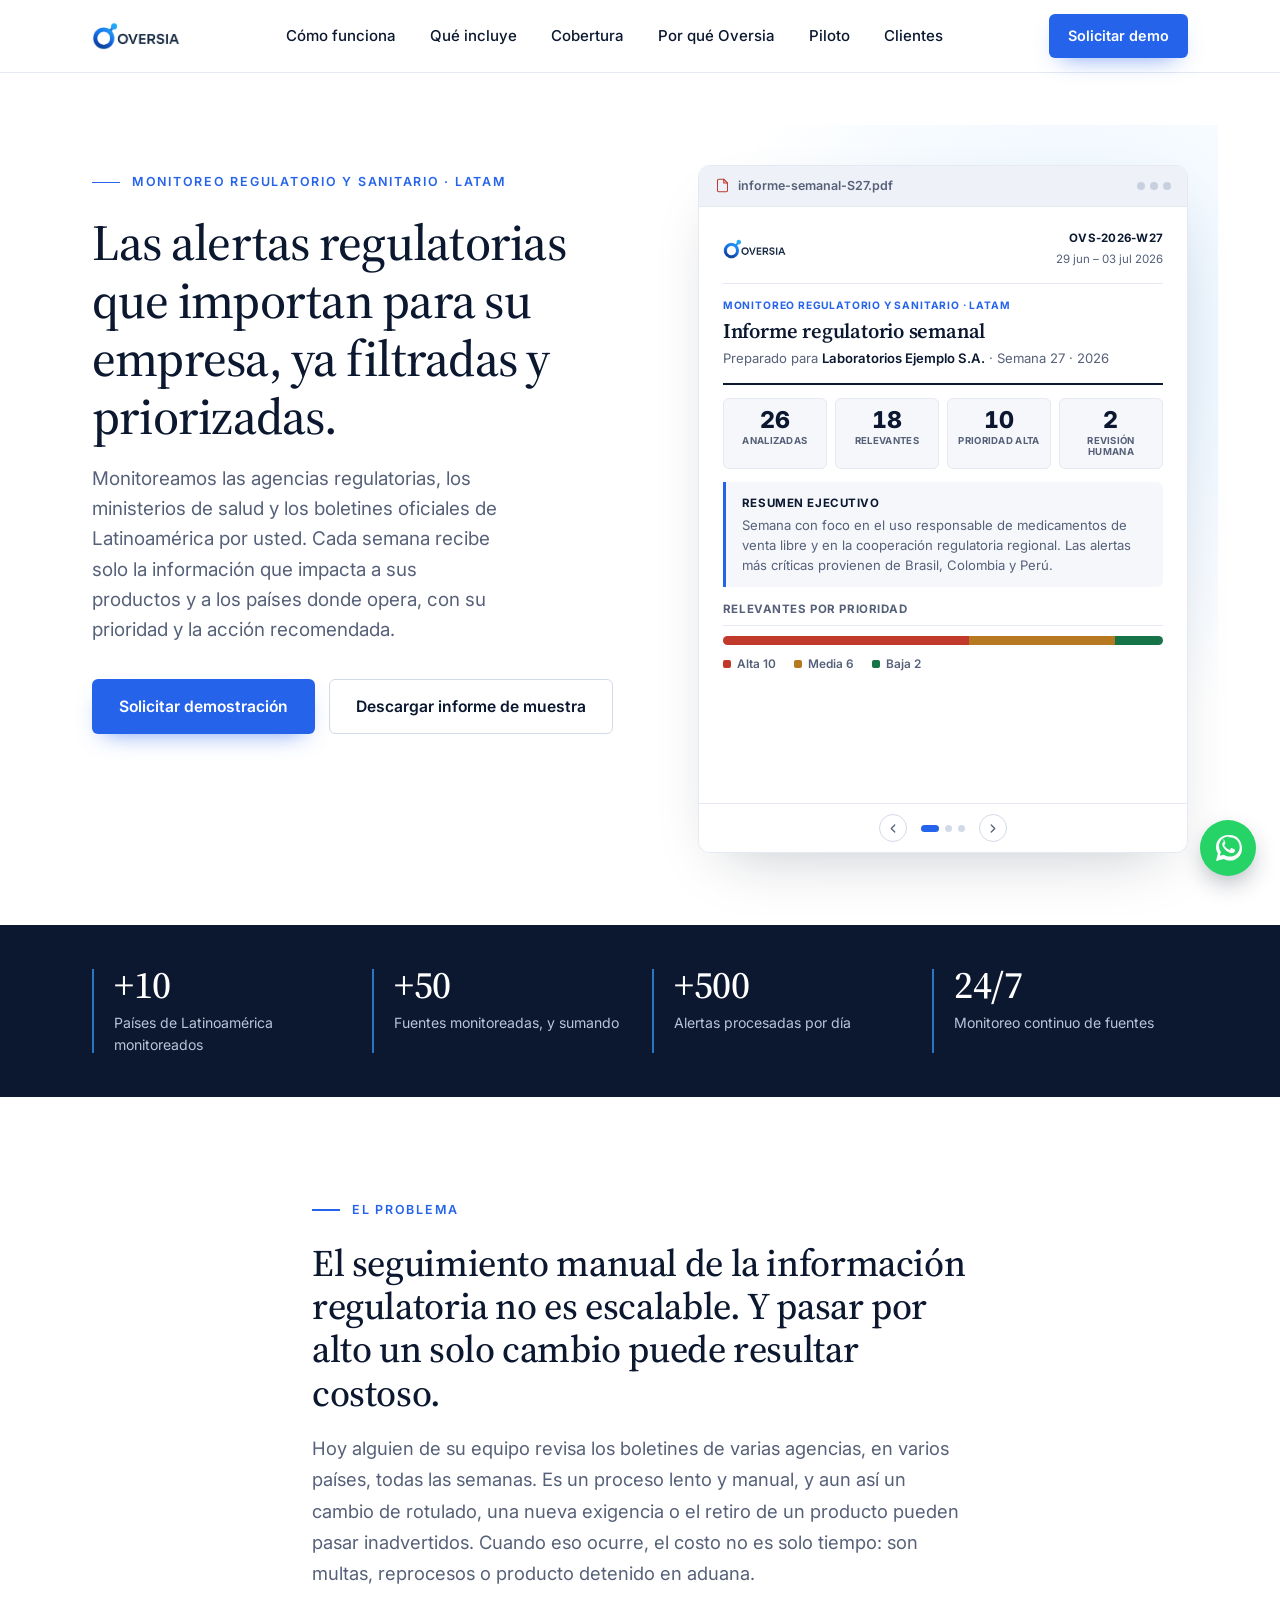
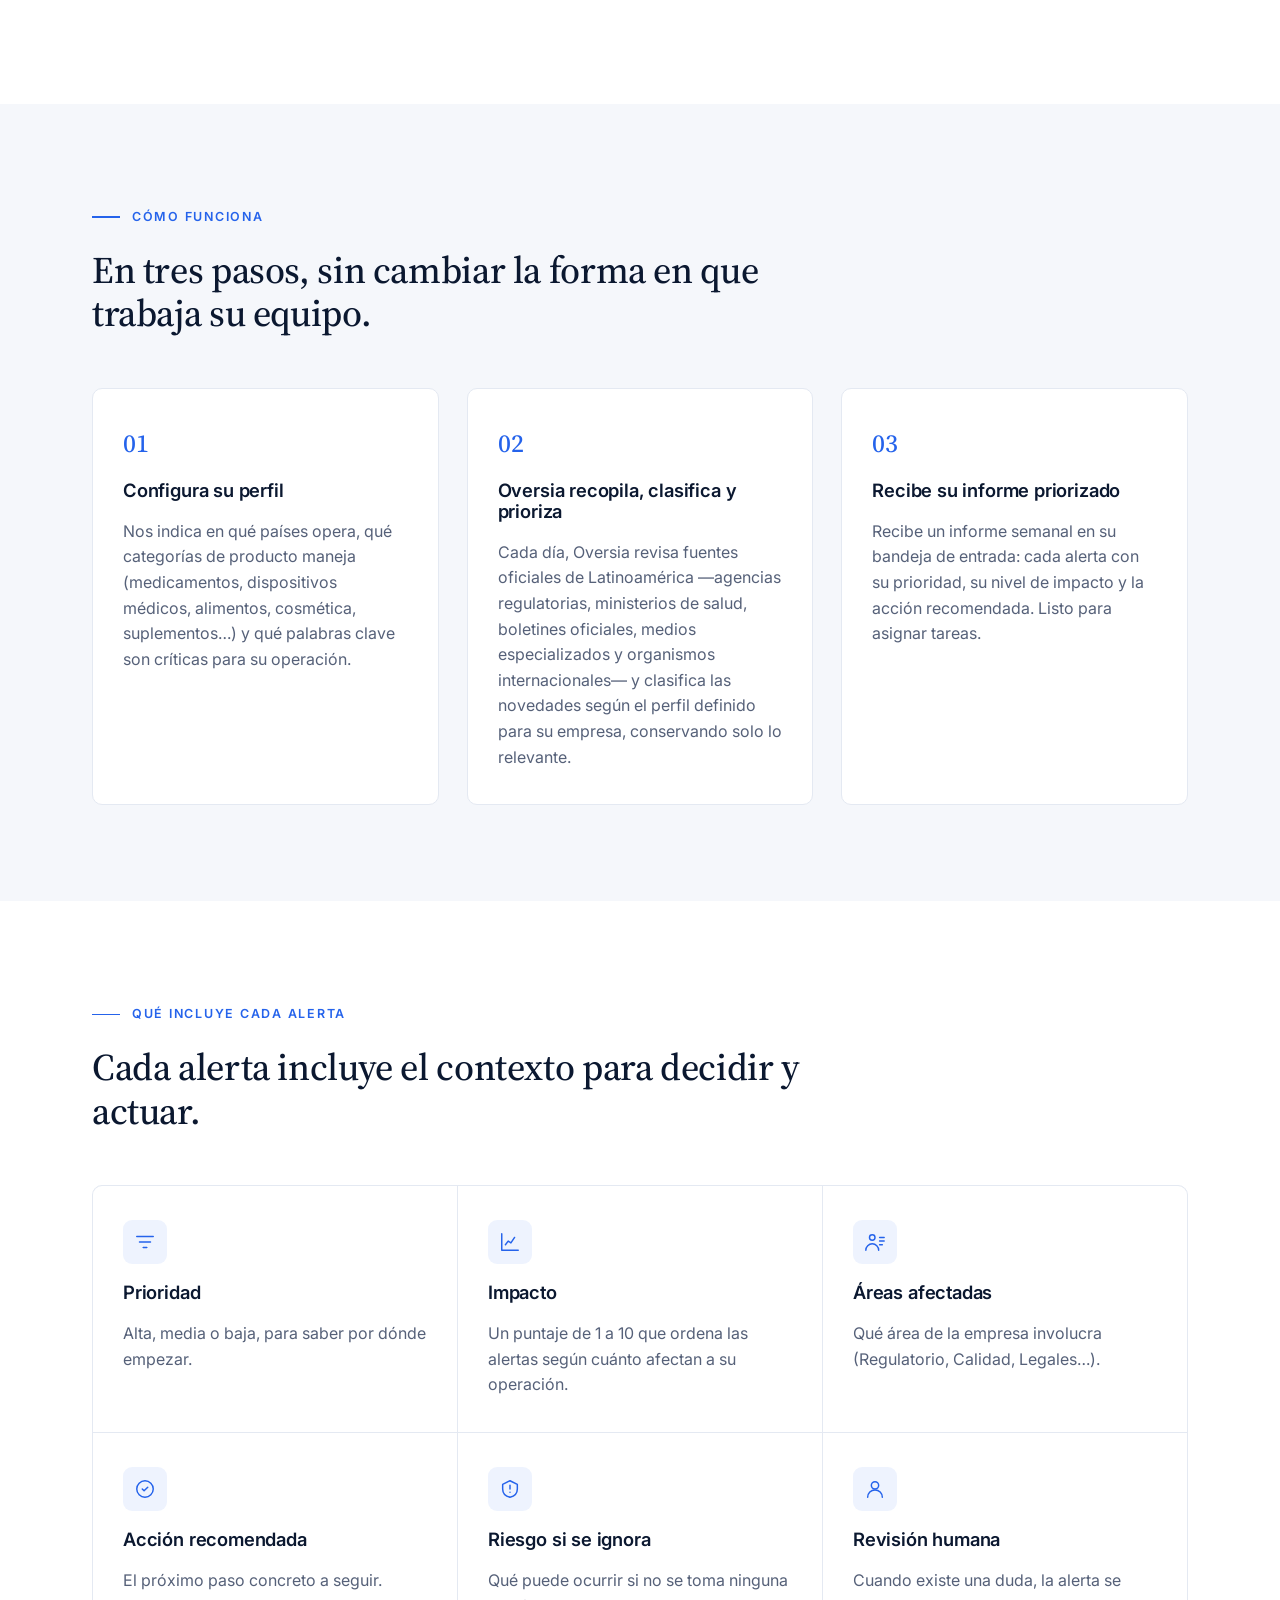
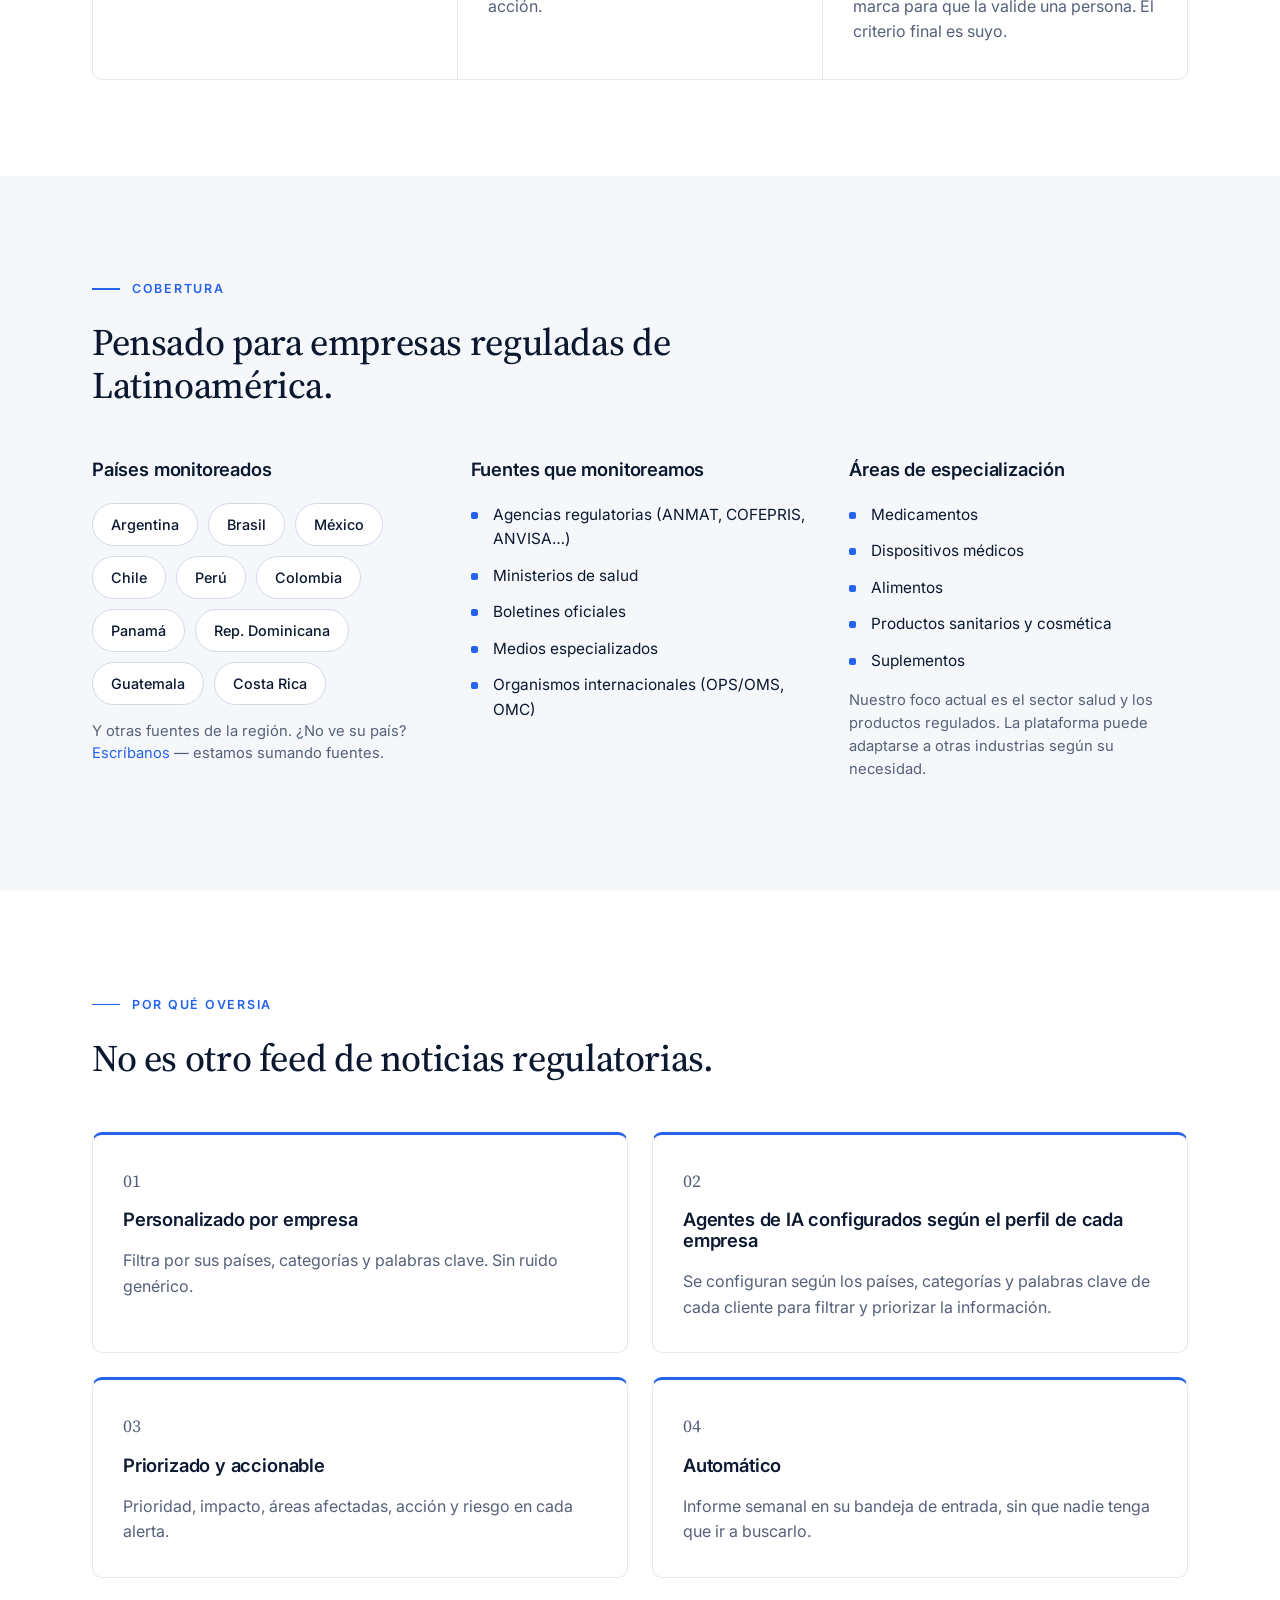
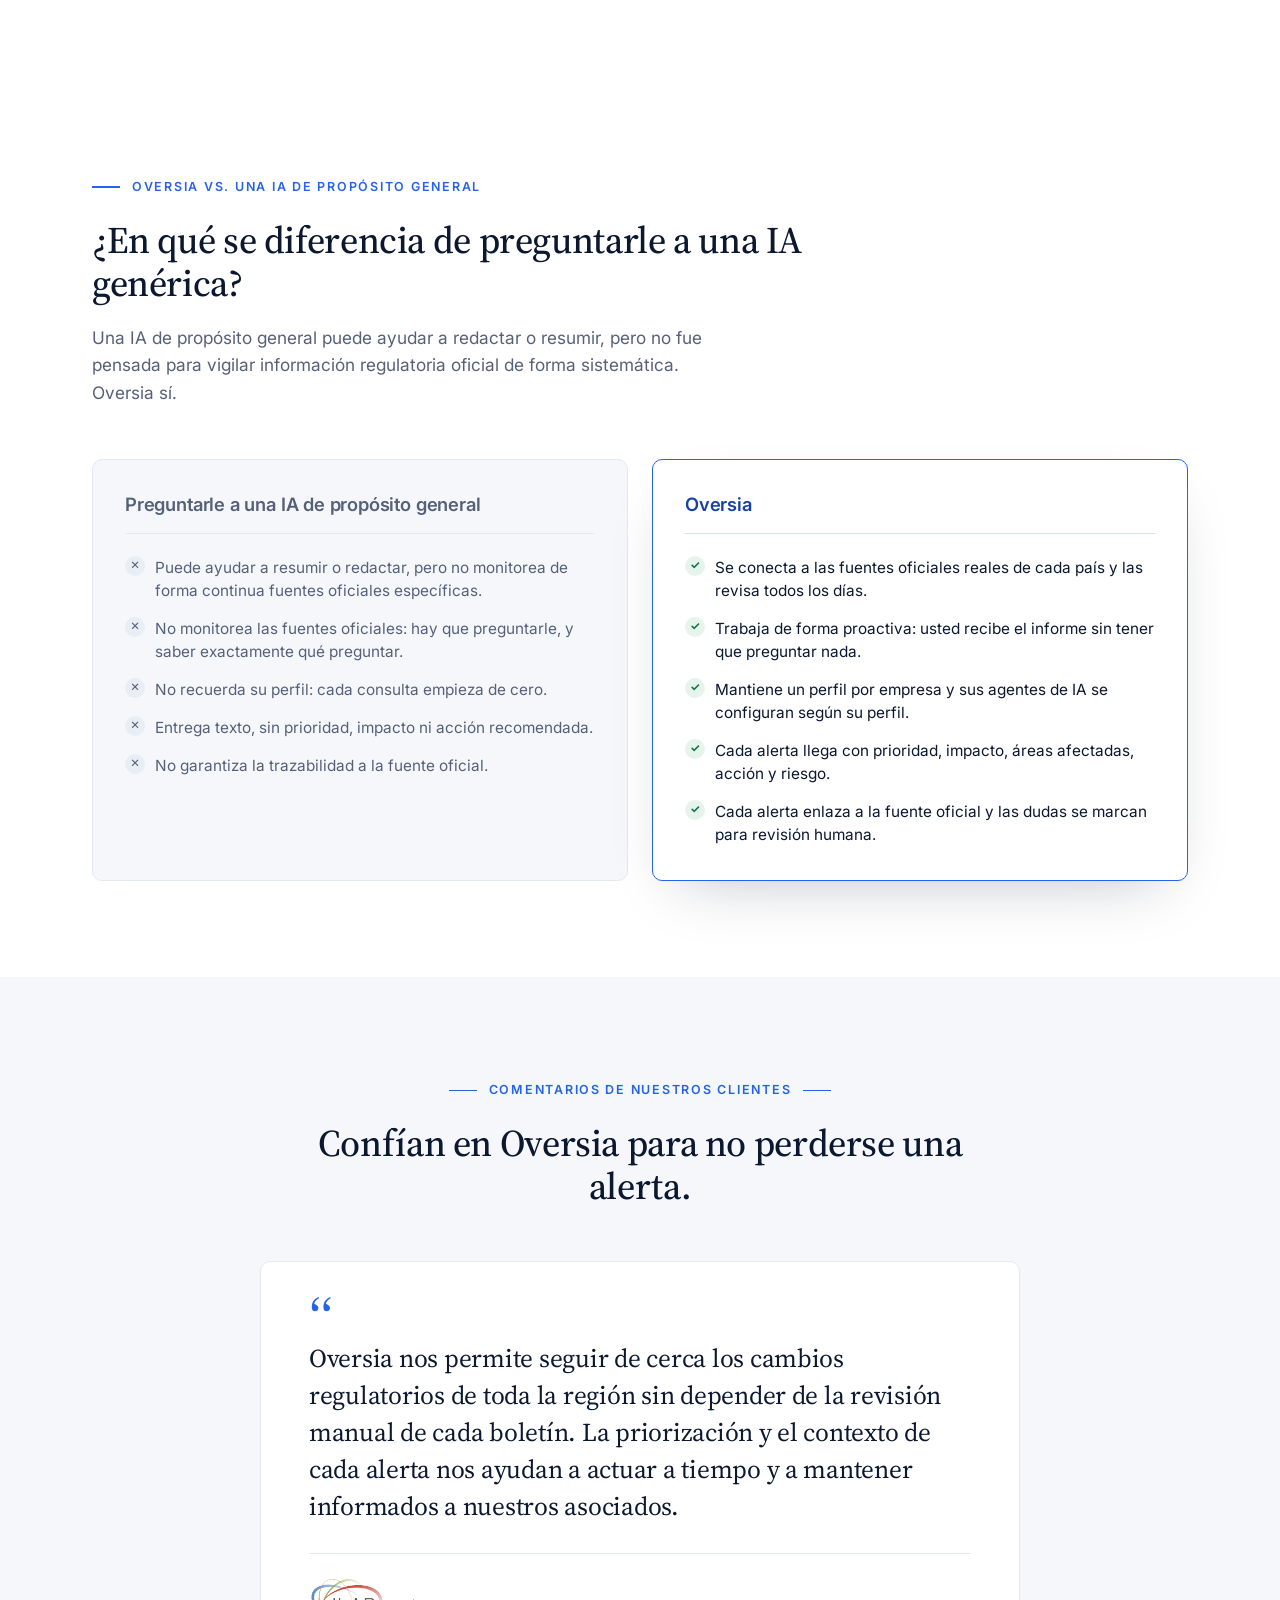
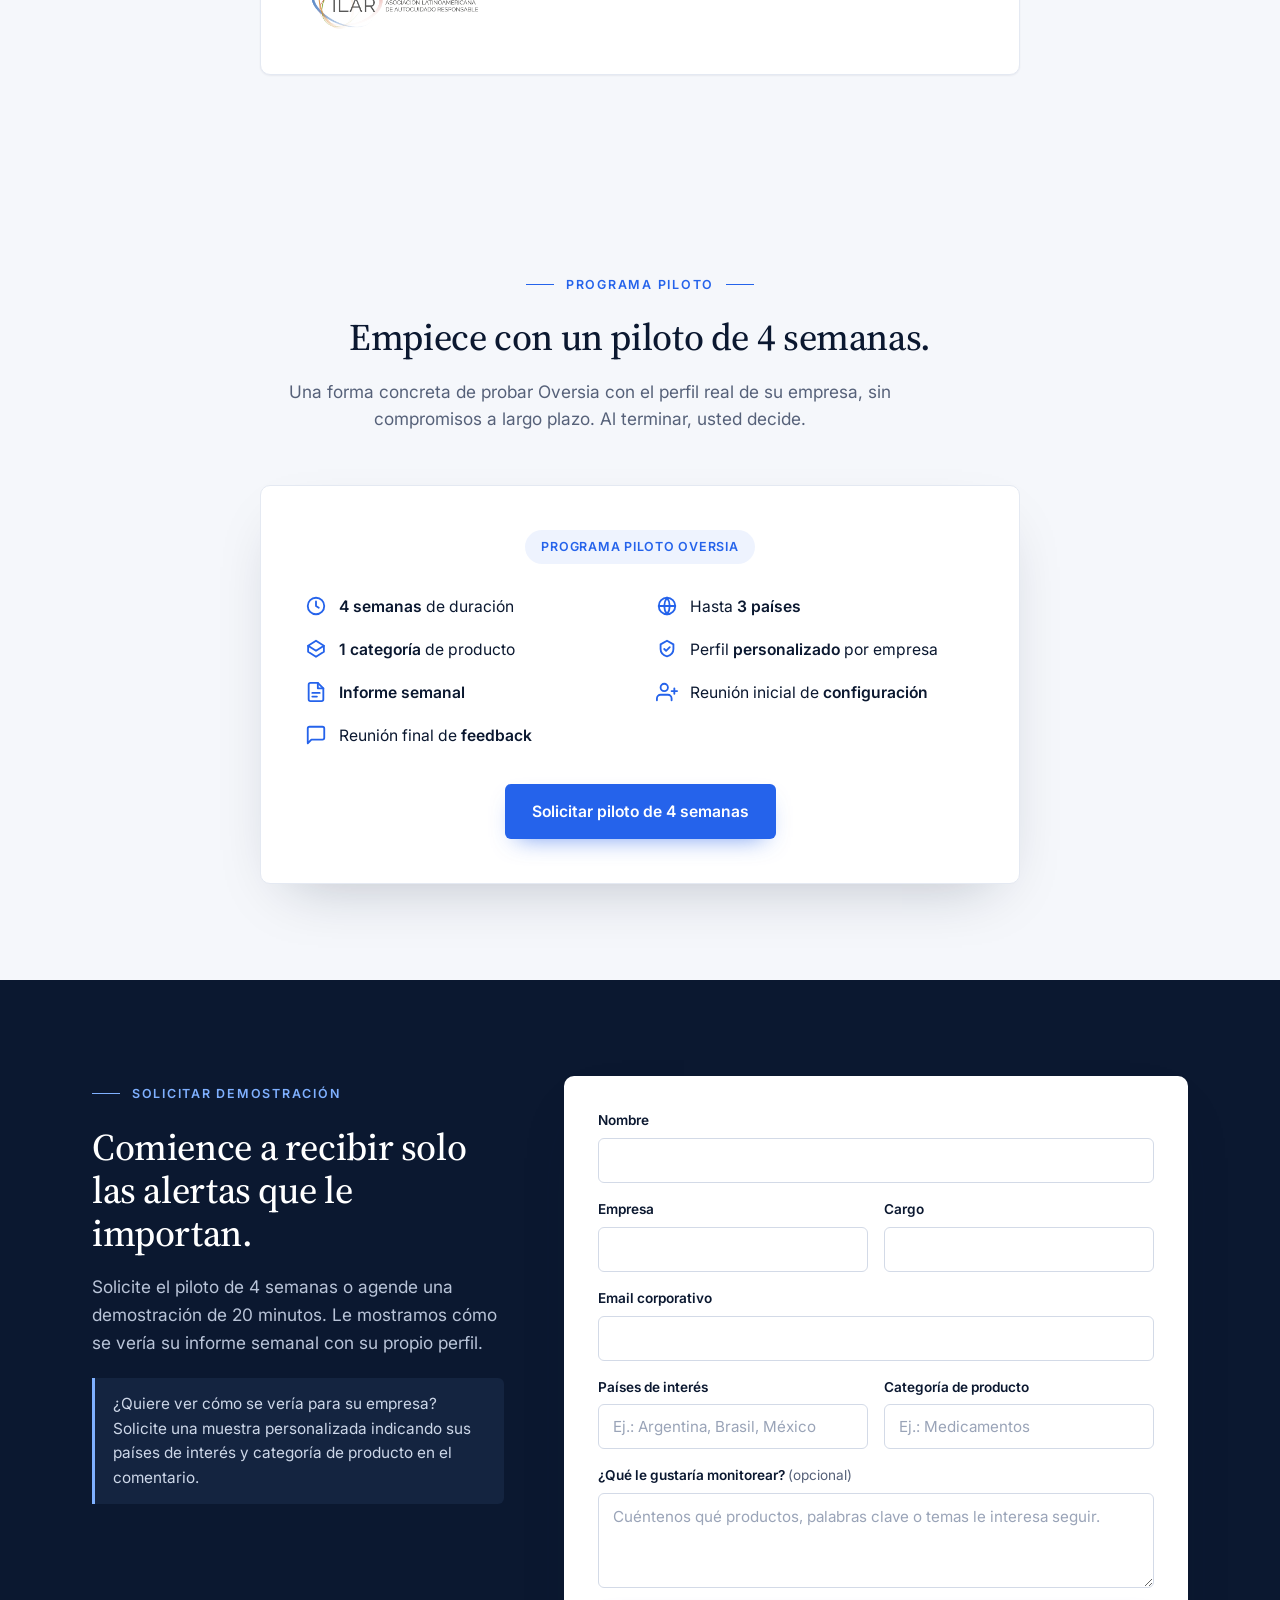
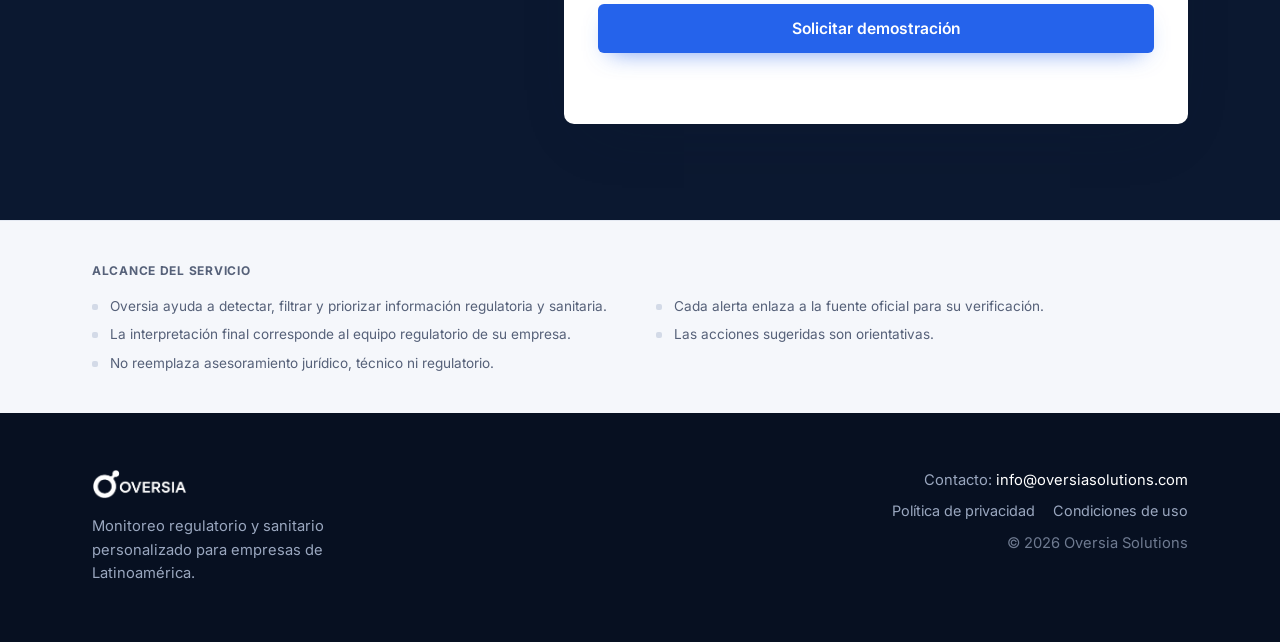
==== commit e581ef89: "actualización landing oversia monitor" ====
--- a/index.html
+++ b/index.html
@@ -3,8 +3,20 @@
 <head>
 <meta charset="UTF-8">
 <meta name="viewport" content="width=device-width, initial-scale=1.0">
-<title>Oversia — Monitoreo Regulatorio y Sanitario para empresas de LATAM</title>
-<meta name="description" content="Oversia monitorea agencias regulatorias, ministerios de salud y boletines oficiales de Latinoamérica. Reciba cada semana solo la información sanitaria y regulatoria que impacta a sus productos, priorizada y con la acción recomendada.">
+<title>Oversia Monitor — Monitoreo Regulatorio y Sanitario para empresas de LATAM</title>
+<meta name="description" content="Oversia Monitor vigila agencias regulatorias, ministerios de salud y boletines oficiales de Latinoamérica. Reciba cada semana solo la información sanitaria y regulatoria que impacta a sus productos, priorizada y con la acción recomendada.">
+<link rel="canonical" href="https://monitor.oversiasolutions.com/">
+
+<!-- Open Graph / redes sociales -->
+<meta property="og:type" content="website">
+<meta property="og:site_name" content="Oversia Monitor">
+<meta property="og:title" content="Oversia Monitor — Monitoreo Regulatorio y Sanitario para empresas de LATAM">
+<meta property="og:description" content="Reciba cada semana solo la información sanitaria y regulatoria que impacta a sus productos, priorizada y con la acción recomendada.">
+<meta property="og:url" content="https://monitor.oversiasolutions.com/">
+<!-- TODO: reemplazar por una imagen dedicada de 1200x630 px (assets/og-image.png) -->
+<meta property="og:image" content="https://monitor.oversiasolutions.com/assets/oversia-logo.png">
+<meta name="twitter:card" content="summary_large_image">
+
 <link rel="icon" href="assets/favicon.ico" sizes="any">
 <link rel="icon" type="image/png" href="assets/favicon.png">
 <link rel="apple-touch-icon" href="assets/favicon.png">
@@ -17,14 +29,15 @@
 
 <header class="site-header" id="top">
   <div class="container header-inner">
-    <a href="#top" class="brand" aria-label="Oversia — inicio">
-      <img src="assets/oversia-logo.png" alt="Oversia" class="brand-logo">
+    <a href="#top" class="brand" aria-label="Oversia Monitor — inicio">
+      <img src="assets/oversia-logo.png" alt="Oversia Monitor" class="brand-logo">
     </a>
     <nav class="nav-links" aria-label="Principal">
       <a href="#como-funciona">Cómo funciona</a>
       <a href="#alertas">Qué incluye</a>
       <a href="#cobertura">Cobertura</a>
       <a href="#diferencia">Por qué Oversia</a>
+      <a href="#piloto">Piloto</a>
       <a href="#clientes">Clientes</a>
     </nav>
     <a href="#contacto" class="btn btn-primary btn-sm">Solicitar demo</a>
@@ -212,8 +225,8 @@
         </article>
         <article class="step-card">
           <span class="step-number">02</span>
-          <h3>Los agentes de IA recopilan y filtran</h3>
-          <p>Cada día, agentes de inteligencia artificial revisan las fuentes oficiales de Latinoamérica —agencias regulatorias, ministerios de salud, boletines oficiales, medios especializados y organismos internacionales— y conservan solo lo que coincide con su perfil, aplicando el filtrado según el perfil que usted define.</p>
+          <h3>Oversia recopila, clasifica y prioriza</h3>
+          <p>Cada día, Oversia revisa fuentes oficiales de Latinoamérica —agencias regulatorias, ministerios de salud, boletines oficiales, medios especializados y organismos internacionales— y clasifica las novedades según el perfil definido para su empresa, conservando solo lo relevante.</p>
         </article>
         <article class="step-card">
           <span class="step-number">03</span>
@@ -371,7 +384,7 @@
         <div class="compare-card compare-negative">
           <h3>Preguntarle a una IA de propósito general</h3>
           <ul class="compare-list">
-            <li>Responde con información de su entrenamiento, que puede estar desactualizada o ser imprecisa.</li>
+            <li>Puede ayudar a resumir o redactar, pero no monitorea de forma continua fuentes oficiales específicas.</li>
             <li>No monitorea las fuentes oficiales: hay que preguntarle, y saber exactamente qué preguntar.</li>
             <li>No recuerda su perfil: cada consulta empieza de cero.</li>
             <li>Entrega texto, sin prioridad, impacto ni acción recomendada.</li>
@@ -411,13 +424,59 @@
     </div>
   </section>
 
-  <!-- 8. CTA final + formulario -->
+  <!-- 9. Programa piloto -->
+  <section class="section alt pilot-section" id="piloto">
+    <div class="container">
+      <div class="section-head center-head">
+        <span class="eyebrow center"><span class="eyebrow-line"></span>Programa piloto<span class="eyebrow-line"></span></span>
+        <h2 class="section-title center">Empiece con un piloto de 4 semanas.</h2>
+        <p class="section-lead center">Una forma concreta de probar Oversia con el perfil real de su empresa, sin compromisos a largo plazo. Al terminar, usted decide.</p>
+      </div>
+      <div class="pilot-card">
+        <span class="pilot-badge">Programa piloto Oversia</span>
+        <ul class="pilot-list">
+          <li>
+            <svg viewBox="0 0 24 24" fill="none" stroke="currentColor" stroke-width="2" stroke-linecap="round" stroke-linejoin="round" aria-hidden="true"><circle cx="12" cy="12" r="9"/><path d="M12 7v5l3 2"/></svg>
+            <span><strong>4 semanas</strong> de duración</span>
+          </li>
+          <li>
+            <svg viewBox="0 0 24 24" fill="none" stroke="currentColor" stroke-width="2" stroke-linecap="round" stroke-linejoin="round" aria-hidden="true"><circle cx="12" cy="12" r="9"/><path d="M3 12h18M12 3a15 15 0 0 1 0 18M12 3a15 15 0 0 0 0 18"/></svg>
+            <span>Hasta <strong>3 países</strong></span>
+          </li>
+          <li>
+            <svg viewBox="0 0 24 24" fill="none" stroke="currentColor" stroke-width="2" stroke-linecap="round" stroke-linejoin="round" aria-hidden="true"><path d="M20.6 8.5 12 3 3.4 8.5 12 14z"/><path d="M3.4 8.5V15L12 20.5 20.6 15V8.5"/></svg>
+            <span><strong>1 categoría</strong> de producto</span>
+          </li>
+          <li>
+            <svg viewBox="0 0 24 24" fill="none" stroke="currentColor" stroke-width="2" stroke-linecap="round" stroke-linejoin="round" aria-hidden="true"><path d="M12 3l7 4v5c0 4.5-3 7-7 8-4-1-7-3.5-7-8V7z"/><path d="M9 12l2 2 4-4"/></svg>
+            <span>Perfil <strong>personalizado</strong> por empresa</span>
+          </li>
+          <li>
+            <svg viewBox="0 0 24 24" fill="none" stroke="currentColor" stroke-width="2" stroke-linecap="round" stroke-linejoin="round" aria-hidden="true"><path d="M14 2H6a2 2 0 0 0-2 2v16a2 2 0 0 0 2 2h12a2 2 0 0 0 2-2V8z"/><path d="M14 2v6h6"/><path d="M8 13h8M8 17h5"/></svg>
+            <span><strong>Informe semanal</strong></span>
+          </li>
+          <li>
+            <svg viewBox="0 0 24 24" fill="none" stroke="currentColor" stroke-width="2" stroke-linecap="round" stroke-linejoin="round" aria-hidden="true"><path d="M17 21v-2a4 4 0 0 0-4-4H5a4 4 0 0 0-4 4v2"/><circle cx="9" cy="7" r="4"/><path d="M20 8v6M23 11h-6"/></svg>
+            <span>Reunión inicial de <strong>configuración</strong></span>
+          </li>
+          <li>
+            <svg viewBox="0 0 24 24" fill="none" stroke="currentColor" stroke-width="2" stroke-linecap="round" stroke-linejoin="round" aria-hidden="true"><path d="M21 15a2 2 0 0 1-2 2H7l-4 4V5a2 2 0 0 1 2-2h14a2 2 0 0 1 2 2z"/></svg>
+            <span>Reunión final de <strong>feedback</strong></span>
+          </li>
+        </ul>
+        <a href="#contacto" class="btn btn-primary btn-lg">Solicitar piloto de 4 semanas</a>
+      </div>
+    </div>
+  </section>
+
+  <!-- 10. CTA final + formulario -->
   <section class="section cta-final" id="contacto">
     <div class="container cta-grid">
       <div class="cta-copy">
-        <span class="eyebrow eyebrow-invert"><span class="eyebrow-line"></span>Solicitar una demostración</span>
+        <span class="eyebrow eyebrow-invert"><span class="eyebrow-line"></span>Solicitar demostración</span>
         <h2>Comience a recibir solo las alertas que le importan.</h2>
-        <p class="body-text">Agende una demostración de 20 minutos. Le mostramos cómo se vería su informe semanal con su propio perfil.</p>
+        <p class="body-text">Solicite el piloto de 4 semanas o agende una demostración de 20 minutos. Le mostramos cómo se vería su informe semanal con su propio perfil.</p>
+        <p class="cta-sample">¿Quiere ver cómo se vería para su empresa? Solicite una muestra personalizada indicando sus países de interés y categoría de producto en el comentario.</p>
       </div>
 
       <form id="contact-form" class="contact-form" novalidate>
@@ -425,23 +484,33 @@
           <label for="nombre">Nombre</label>
           <input type="text" id="nombre" name="nombre" autocomplete="name" required>
         </div>
-        <div class="form-row">
-          <label for="empresa">Empresa</label>
-          <input type="text" id="empresa" name="empresa" autocomplete="organization" required>
-        </div>
-        <div class="form-row">
-          <label for="email">Email</label>
-          <input type="email" id="email" name="email" autocomplete="email" required>
-        </div>
         <div class="form-two">
           <div class="form-row">
-            <label for="pais">País</label>
-            <input type="text" id="pais" name="pais" autocomplete="country-name" required>
+            <label for="empresa">Empresa</label>
+            <input type="text" id="empresa" name="empresa" autocomplete="organization" required>
           </div>
           <div class="form-row">
-            <label for="rubro">Rubro</label>
-            <input type="text" id="rubro" name="rubro" required>
-          </div>
+            <label for="cargo">Cargo</label>
+            <input type="text" id="cargo" name="cargo" autocomplete="organization-title" required>
+          </div>
+        </div>
+        <div class="form-row">
+          <label for="email">Email corporativo</label>
+          <input type="email" id="email" name="email" autocomplete="email" required>
+        </div>
+        <div class="form-two">
+          <div class="form-row">
+            <label for="pais">Países de interés</label>
+            <input type="text" id="pais" name="pais" placeholder="Ej.: Argentina, Brasil, México" required>
+          </div>
+          <div class="form-row">
+            <label for="rubro">Categoría de producto</label>
+            <input type="text" id="rubro" name="rubro" placeholder="Ej.: Medicamentos" required>
+          </div>
+        </div>
+        <div class="form-row">
+          <label for="comentario">¿Qué le gustaría monitorear? <span class="label-optional">(opcional)</span></label>
+          <textarea id="comentario" name="comentario" rows="3" placeholder="Cuéntenos qué productos, palabras clave o temas le interesa seguir."></textarea>
         </div>
         <input type="text" name="website" class="hp-field" tabindex="-1" autocomplete="off" aria-hidden="true">
         <button type="submit" class="btn btn-primary btn-lg btn-block" id="submit-btn">Solicitar demostración</button>
--- a/css/styles.css
+++ b/css/styles.css
@@ -893,6 +893,59 @@
 .testimonial-author span { font-size: 0.88rem; color: var(--text-muted); }
 
 /* CTA + Form */
+/* Programa piloto */
+.pilot-card {
+  max-width: 760px;
+  margin: 0 auto;
+  background: var(--card-bg);
+  border: 1px solid var(--border);
+  border-radius: var(--radius);
+  padding: 44px;
+  box-shadow: var(--shadow);
+  text-align: center;
+}
+
+.pilot-badge {
+  display: inline-block;
+  margin-bottom: 30px;
+  padding: 7px 16px;
+  border-radius: 999px;
+  background: rgba(37, 99, 235, 0.08);
+  color: var(--accent);
+  font-size: 0.78rem;
+  font-weight: 600;
+  letter-spacing: 0.06em;
+  text-transform: uppercase;
+}
+
+.pilot-list {
+  list-style: none;
+  margin: 0 0 36px;
+  padding: 0;
+  display: grid;
+  grid-template-columns: 1fr 1fr;
+  gap: 18px 32px;
+  text-align: left;
+}
+
+.pilot-list li {
+  display: flex;
+  align-items: flex-start;
+  gap: 12px;
+  color: var(--text);
+  font-size: 0.98rem;
+}
+
+.pilot-list li strong { font-weight: 600; }
+
+.pilot-list svg {
+  flex: none;
+  width: 22px;
+  height: 22px;
+  color: var(--accent);
+  margin-top: 1px;
+}
+
 .cta-final { background: var(--navy); color: #fff; }
 
 .cta-grid {
@@ -904,6 +957,16 @@
 
 .cta-copy h2 { color: #fff; }
 .cta-copy .body-text { color: #b9c4d8; }
+
+.cta-sample {
+  margin: 22px 0 0;
+  padding: 14px 18px;
+  border-left: 3px solid #7fb0ff;
+  background: rgba(127, 176, 255, 0.08);
+  border-radius: 0 var(--radius-sm) var(--radius-sm) 0;
+  color: #cdd7e8;
+  font-size: 0.96rem;
+}
 
 .contact-form {
   background: #fff;
@@ -919,8 +982,10 @@
 .form-row { display: flex; flex-direction: column; gap: 6px; }
 
 .form-row label { font-weight: 600; font-size: 0.85rem; color: var(--text); }
-
-.form-row input {
+.label-optional { font-weight: 400; color: var(--text-muted); }
+
+.form-row input,
+.form-row textarea {
   padding: 12px 14px;
   border-radius: var(--radius-sm);
   border: 1.5px solid var(--border-strong);
@@ -931,7 +996,13 @@
   transition: border-color 0.15s ease, box-shadow 0.15s ease;
 }
 
-.form-row input:focus {
+.form-row textarea { resize: vertical; min-height: 76px; line-height: 1.5; }
+
+.form-row input::placeholder,
+.form-row textarea::placeholder { color: #9aa4b8; }
+
+.form-row input:focus,
+.form-row textarea:focus {
   outline: none;
   border-color: var(--accent);
   box-shadow: 0 0 0 3px rgba(37, 99, 235, 0.14);
@@ -1109,6 +1180,8 @@
   .coverage-grid { grid-template-columns: 1fr; gap: 40px; }
   .cta-grid { grid-template-columns: 1fr; gap: 36px; }
   .compare-grid { grid-template-columns: 1fr; }
+  .pilot-list { grid-template-columns: 1fr; gap: 14px; }
+  .pilot-card { padding: 32px 24px; }
   .testimonial-card { padding: 32px 26px; }
   .nav-links { display: none; }
   .section { padding: 64px 0; }
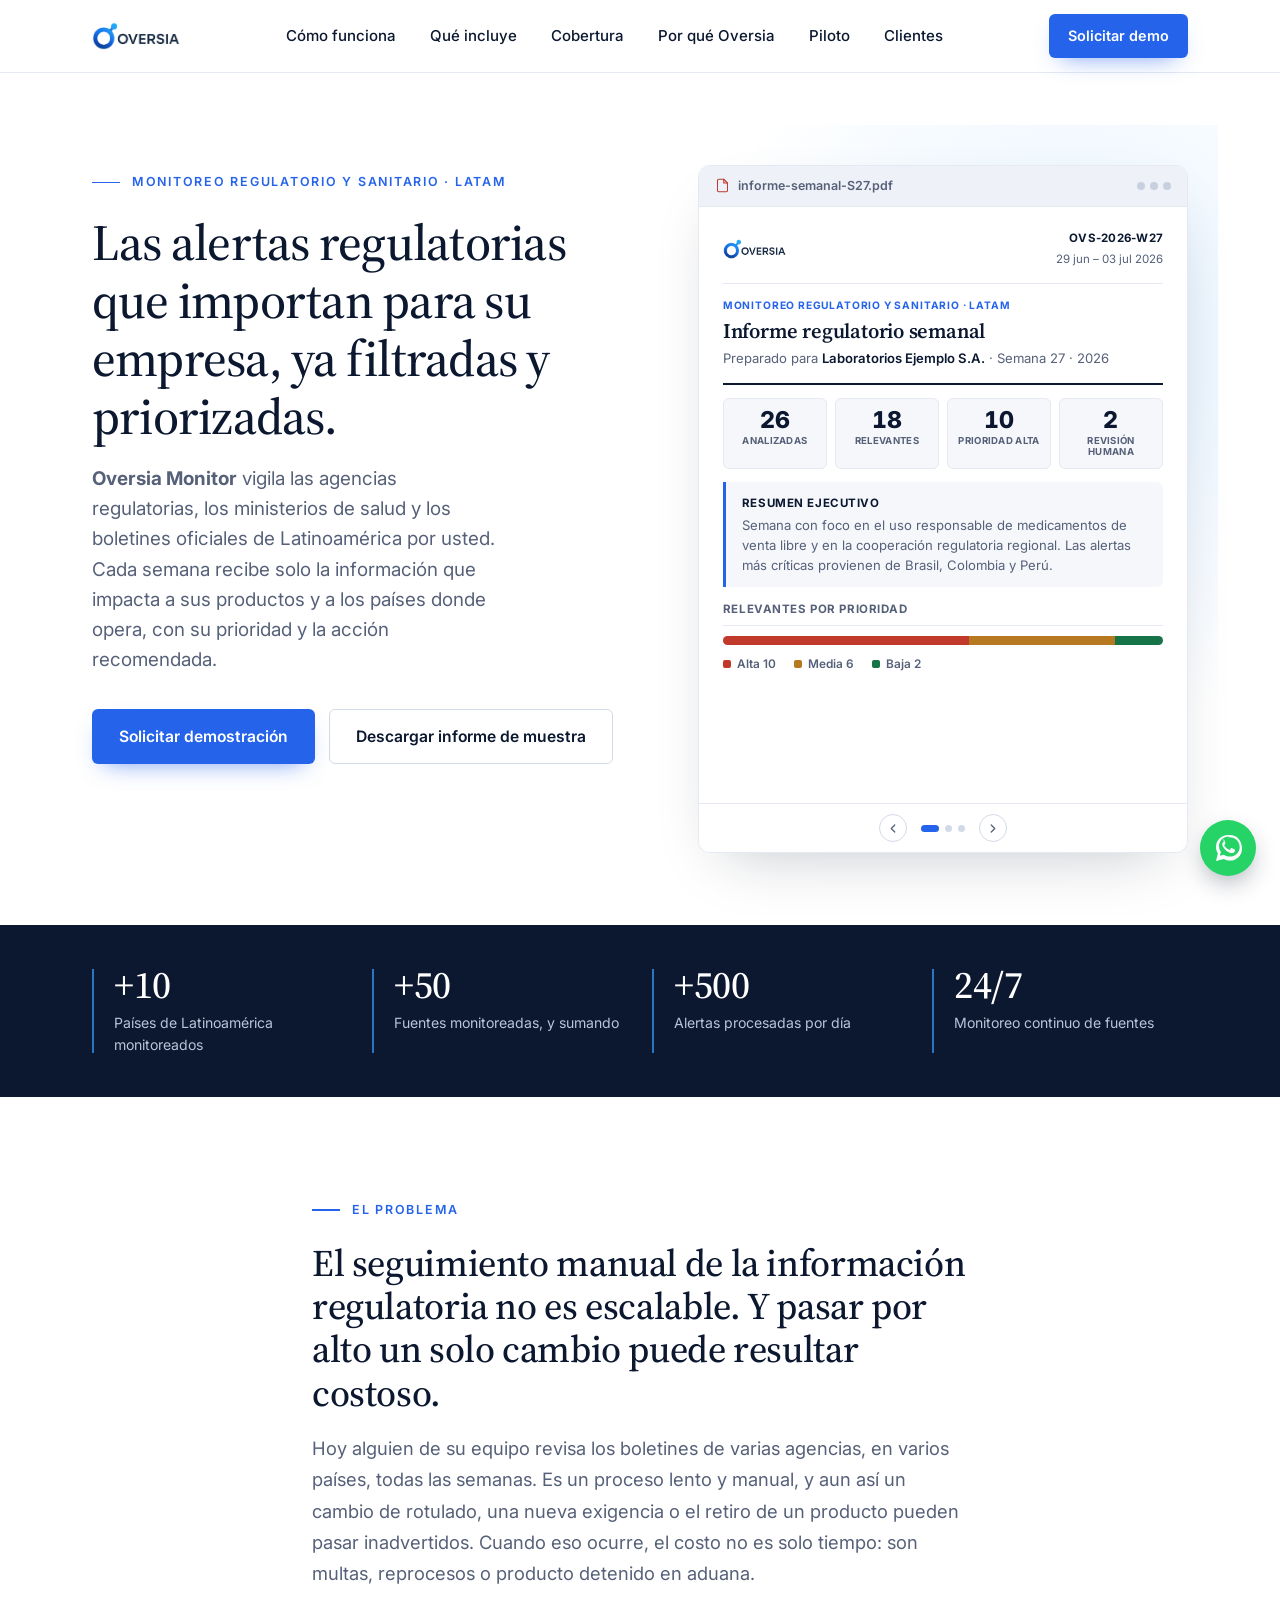
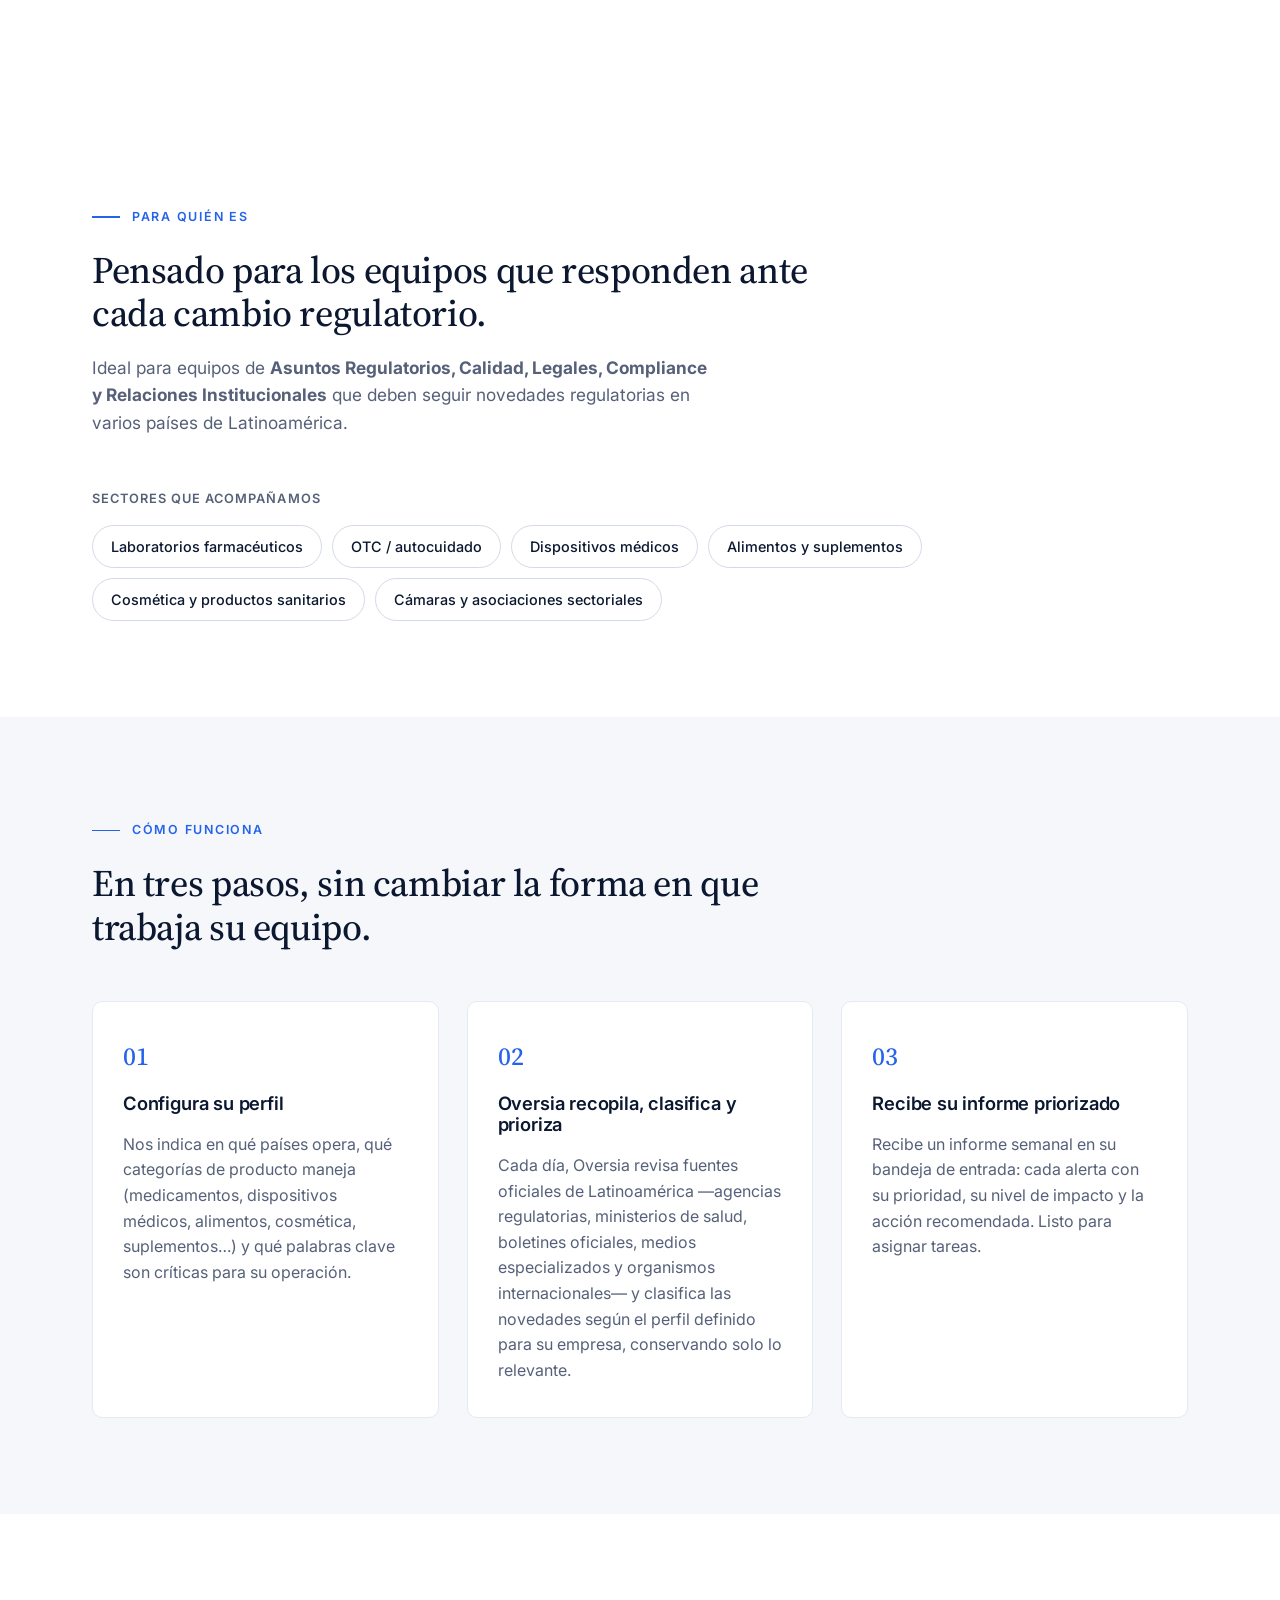
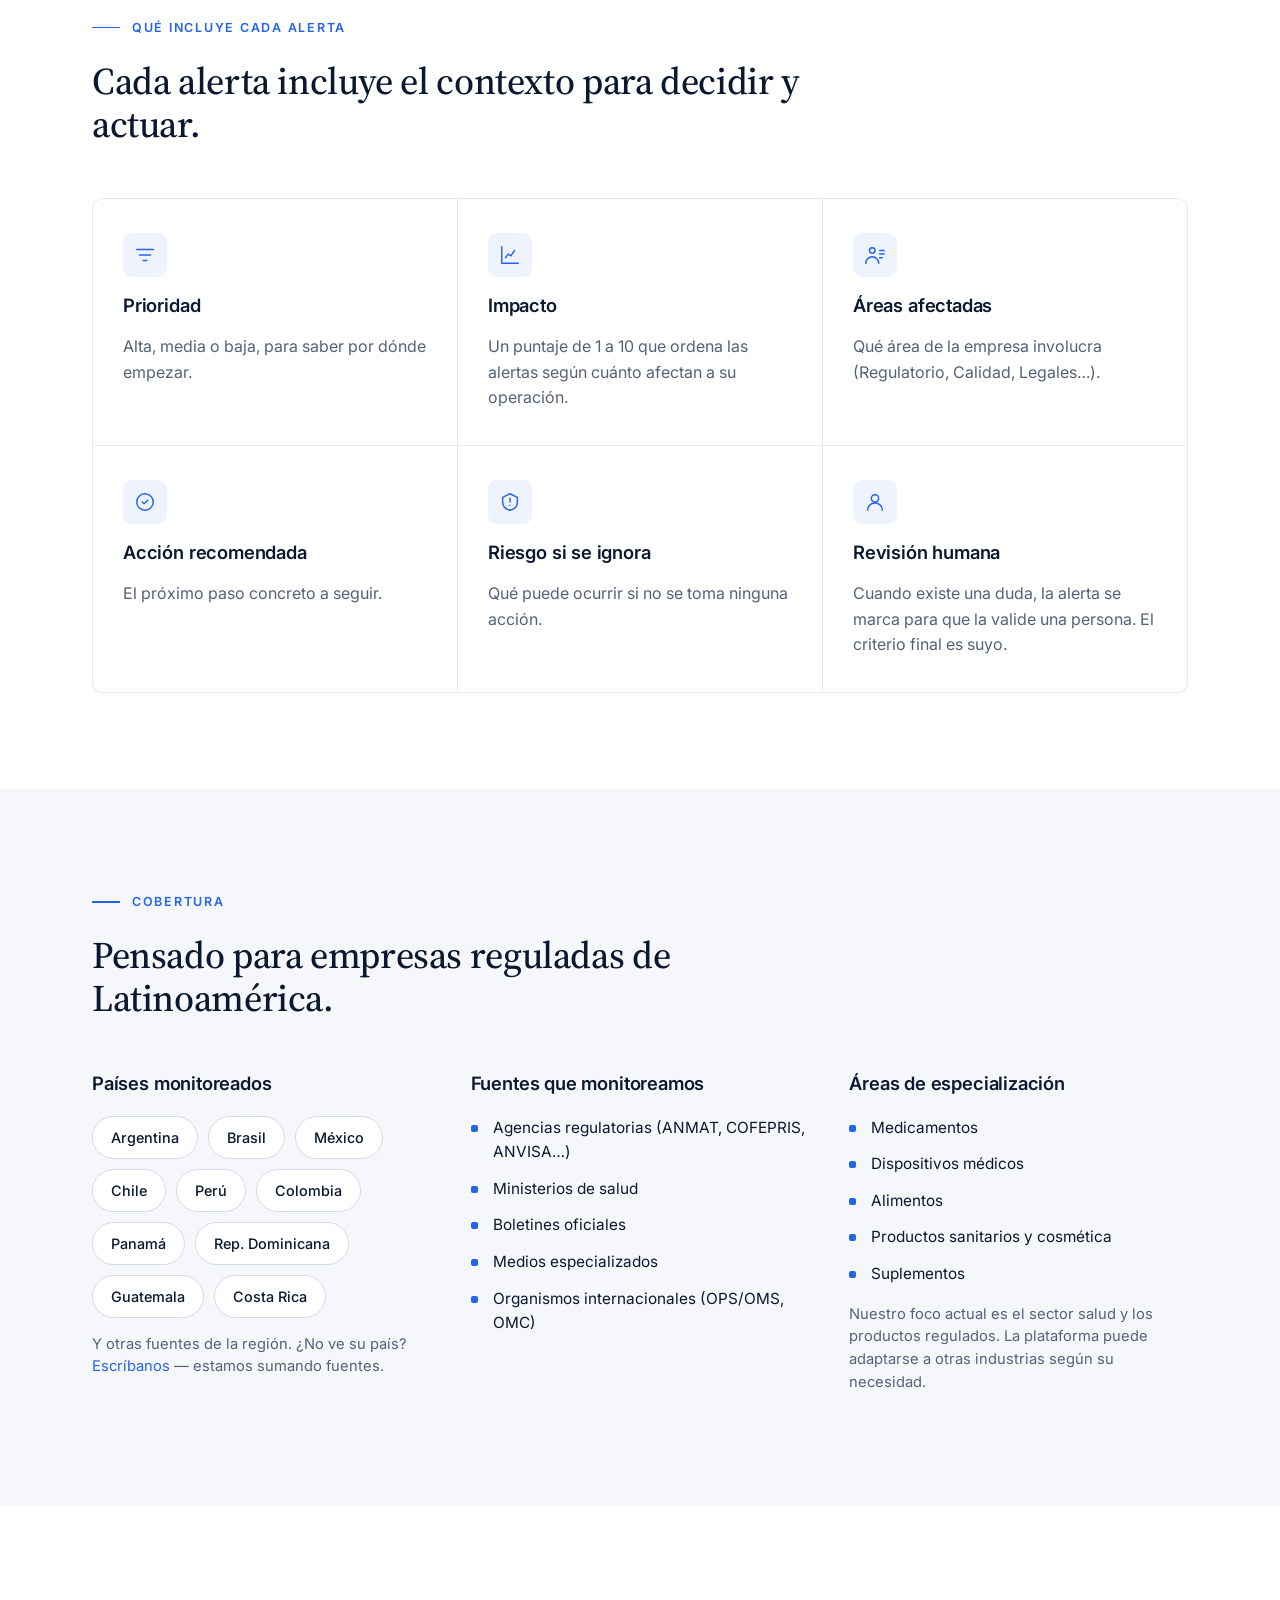
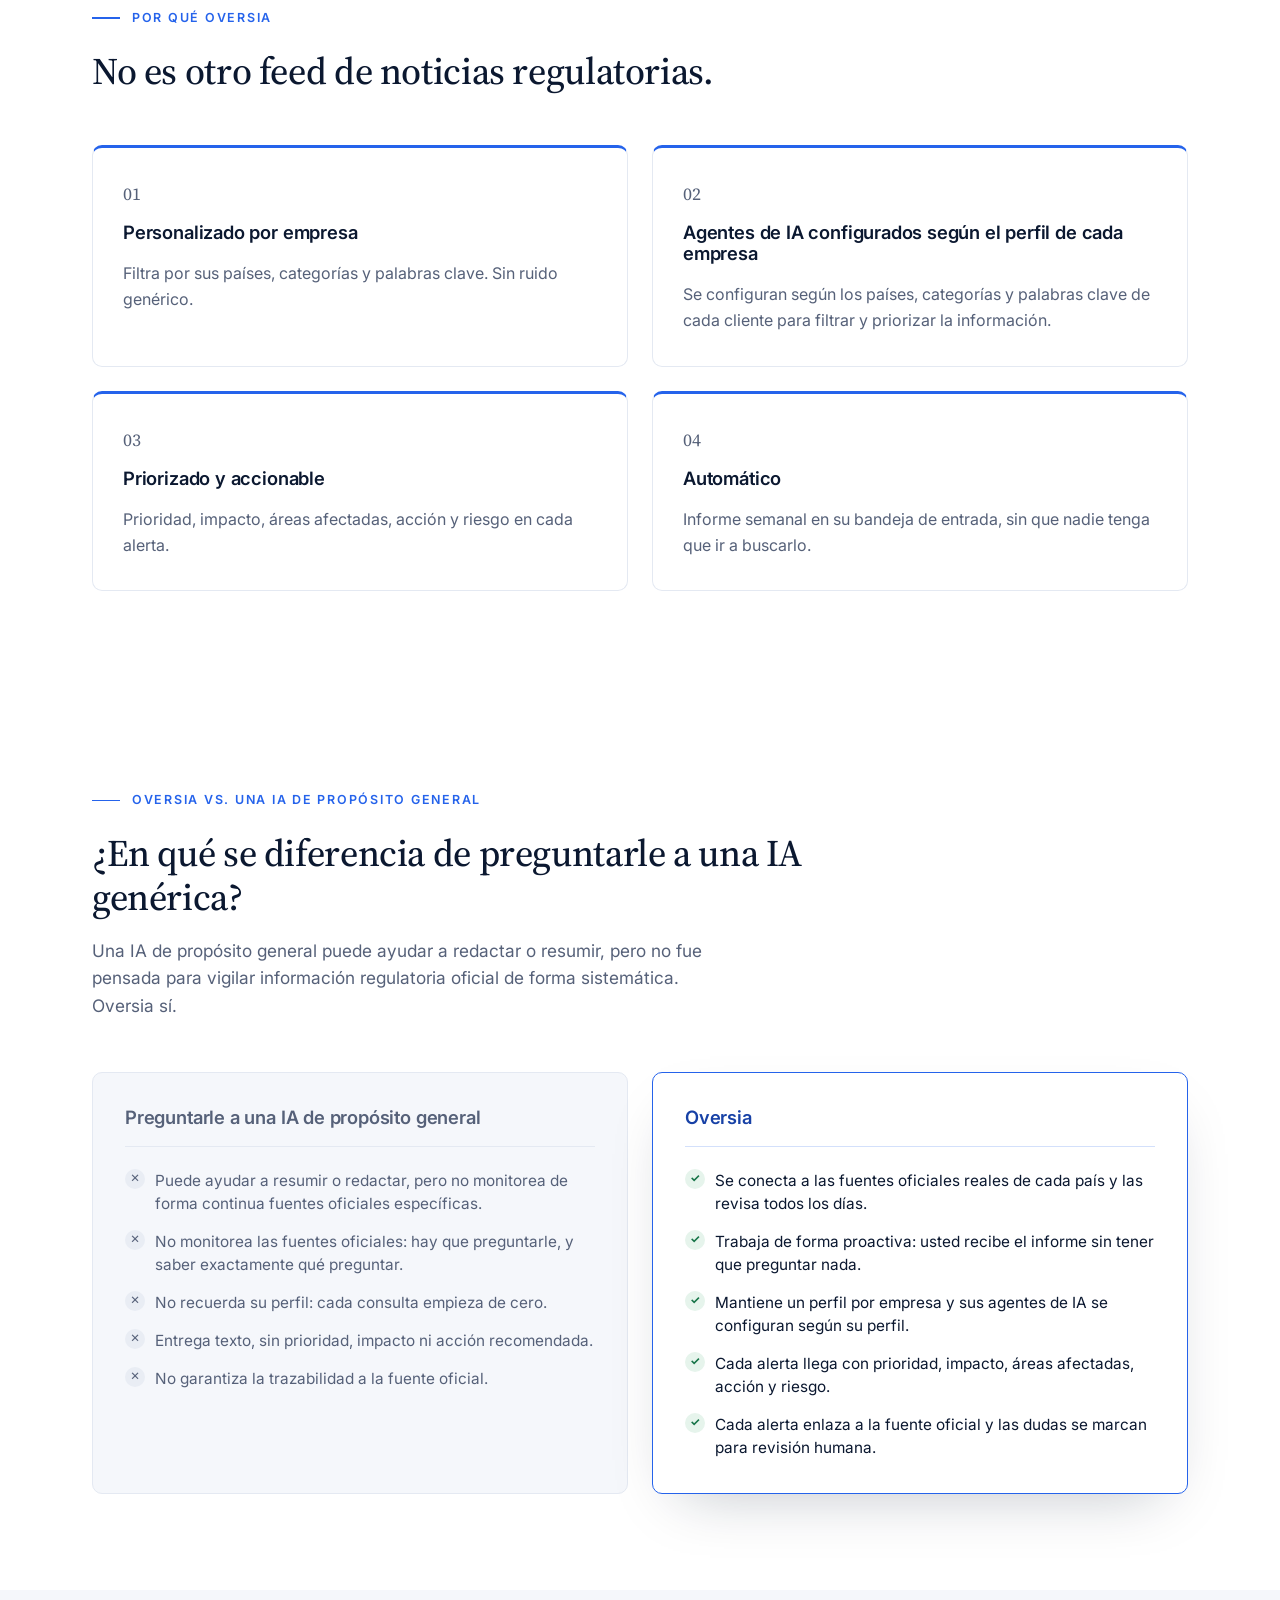
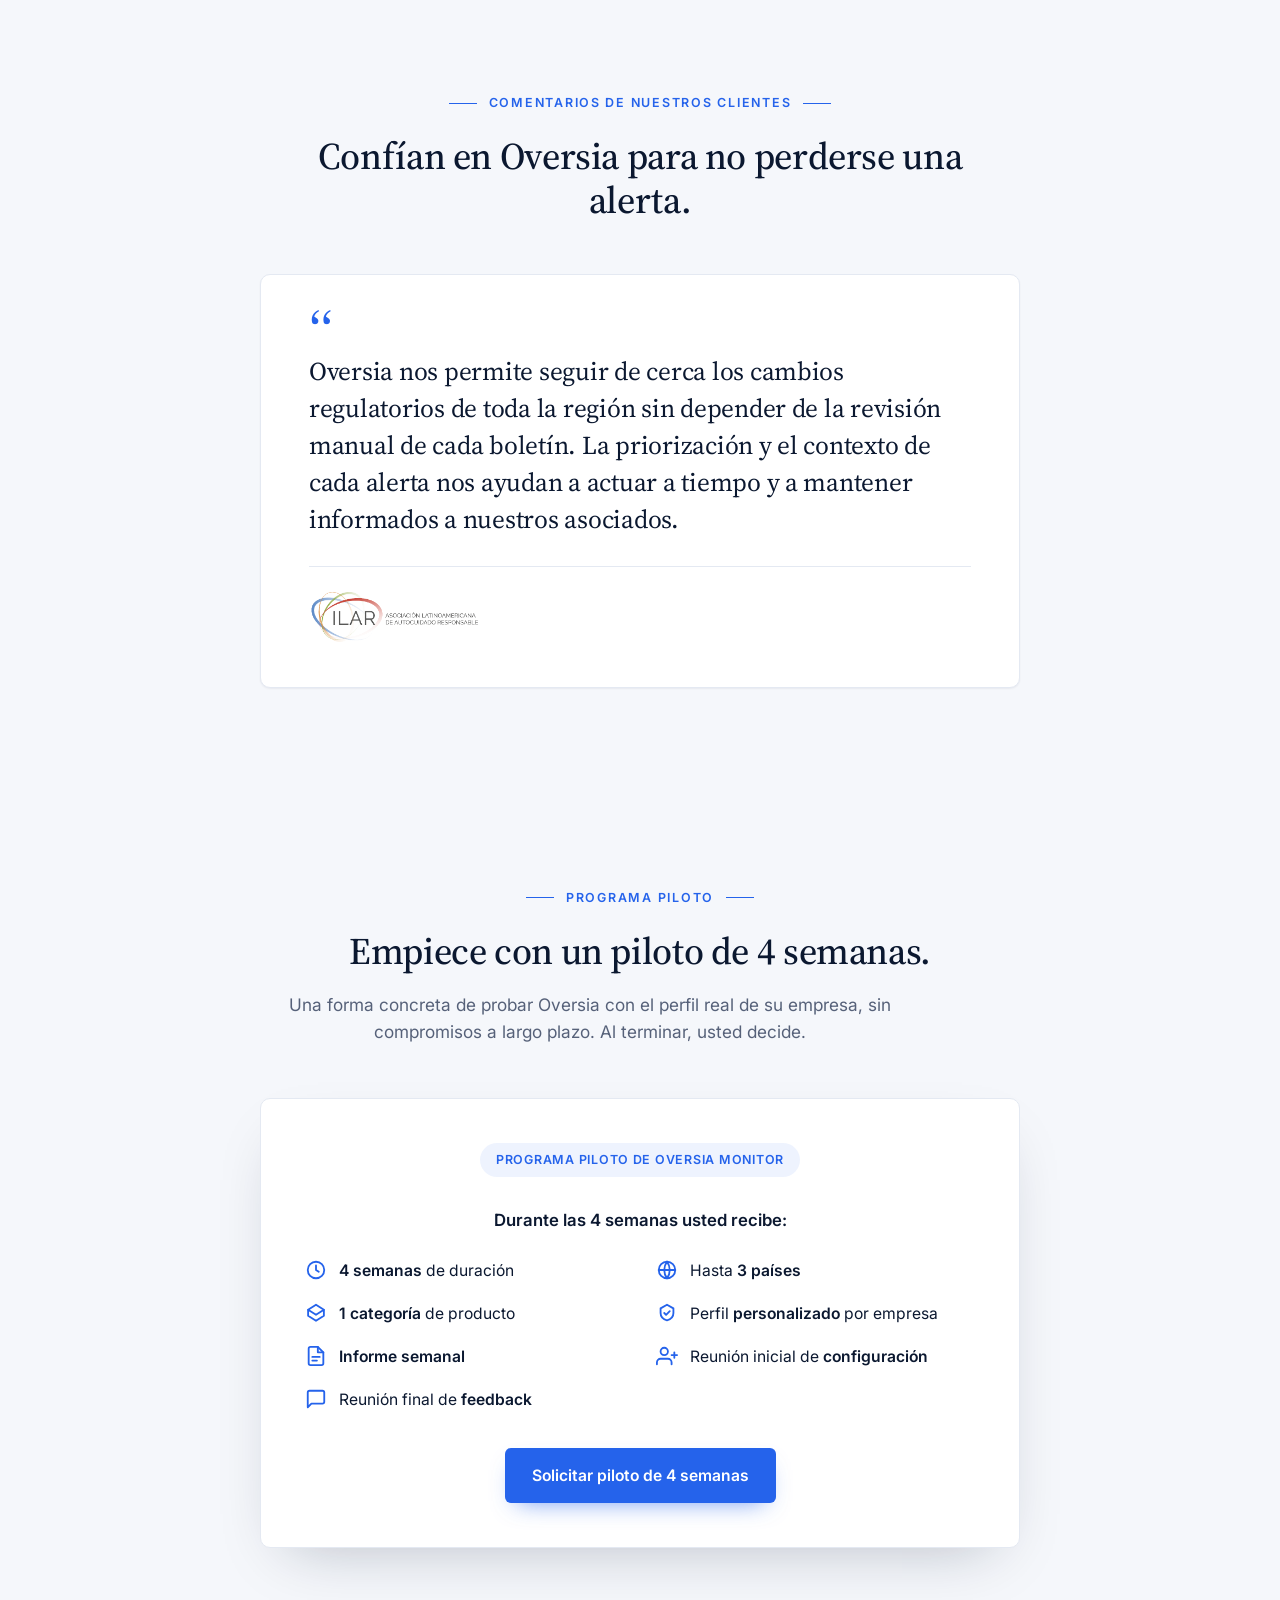
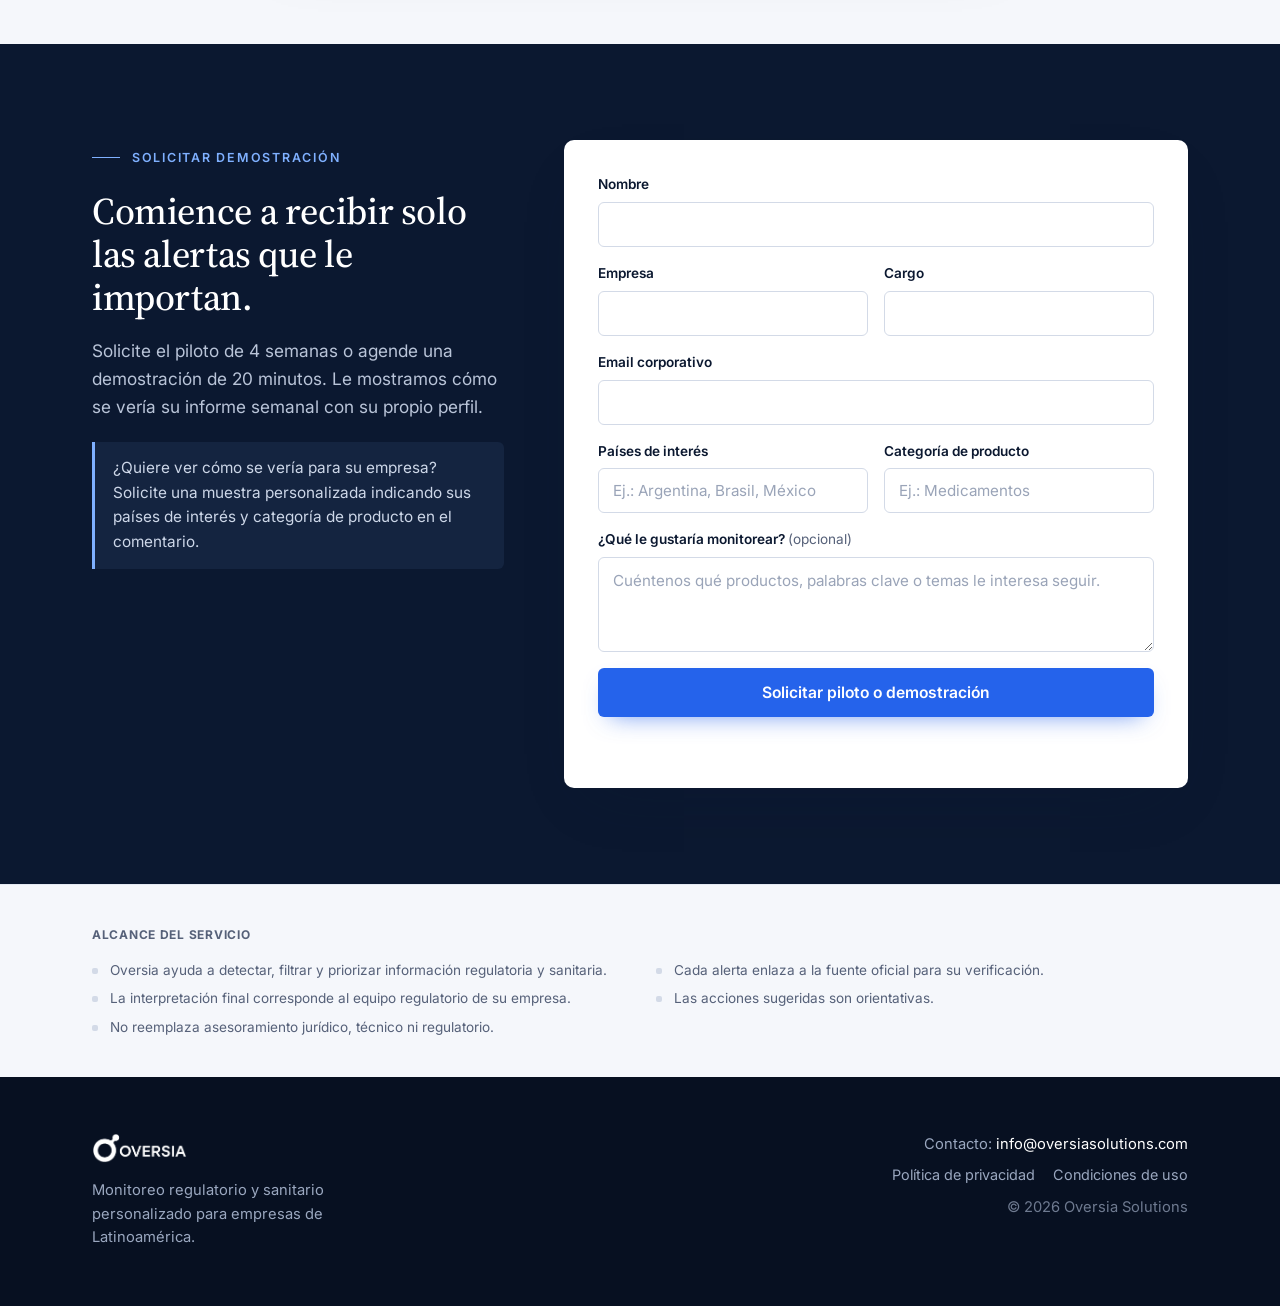
==== commit 1ddced3a: "cambios para quien" ====
--- a/index.html
+++ b/index.html
@@ -52,7 +52,7 @@
       <div class="hero-copy">
         <span class="eyebrow"><span class="eyebrow-line"></span>Monitoreo regulatorio y sanitario · LATAM</span>
         <h1>Las alertas regulatorias que importan para su empresa, ya filtradas y priorizadas.</h1>
-        <p class="lead">Monitoreamos las agencias regulatorias, los ministerios de salud y los boletines oficiales de Latinoamérica por usted. Cada semana recibe solo la información que impacta a sus productos y a los países donde opera, con su prioridad y la acción recomendada.</p>
+        <p class="lead"><strong>Oversia Monitor</strong> vigila las agencias regulatorias, los ministerios de salud y los boletines oficiales de Latinoamérica por usted. Cada semana recibe solo la información que impacta a sus productos y a los países donde opera, con su prioridad y la acción recomendada.</p>
         <div class="hero-actions">
           <a href="#contacto" class="btn btn-primary btn-lg">Solicitar demostración</a>
           <a href="assets/informe-ejemplo-oversia.pdf" class="btn btn-outline btn-lg" download target="_blank" rel="noopener">Descargar informe de muestra</a>
@@ -207,6 +207,28 @@
       <span class="eyebrow"><span class="eyebrow-line"></span>El problema</span>
       <h2>El seguimiento manual de la información regulatoria no es escalable. Y pasar por alto un solo cambio puede resultar costoso.</h2>
       <p class="body-text">Hoy alguien de su equipo revisa los boletines de varias agencias, en varios países, todas las semanas. Es un proceso lento y manual, y aun así un cambio de rotulado, una nueva exigencia o el retiro de un producto pueden pasar inadvertidos. Cuando eso ocurre, el costo no es solo tiempo: son multas, reprocesos o producto detenido en aduana.</p>
+    </div>
+  </section>
+
+  <!-- Para quién es -->
+  <section class="section" id="para-quien">
+    <div class="container">
+      <div class="section-head">
+        <span class="eyebrow"><span class="eyebrow-line"></span>Para quién es</span>
+        <h2 class="section-title">Pensado para los equipos que responden ante cada cambio regulatorio.</h2>
+        <p class="section-lead">Ideal para equipos de <strong>Asuntos Regulatorios, Calidad, Legales, Compliance y Relaciones Institucionales</strong> que deben seguir novedades regulatorias en varios países de Latinoamérica.</p>
+      </div>
+      <div class="audience-sectors">
+        <span class="audience-sectors-label">Sectores que acompañamos</span>
+        <div class="coverage-pills">
+          <span class="pill">Laboratorios farmacéuticos</span>
+          <span class="pill">OTC / autocuidado</span>
+          <span class="pill">Dispositivos médicos</span>
+          <span class="pill">Alimentos y suplementos</span>
+          <span class="pill">Cosmética y productos sanitarios</span>
+          <span class="pill">Cámaras y asociaciones sectoriales</span>
+        </div>
+      </div>
     </div>
   </section>
 
@@ -433,7 +455,8 @@
         <p class="section-lead center">Una forma concreta de probar Oversia con el perfil real de su empresa, sin compromisos a largo plazo. Al terminar, usted decide.</p>
       </div>
       <div class="pilot-card">
-        <span class="pilot-badge">Programa piloto Oversia</span>
+        <span class="pilot-badge">Programa piloto de Oversia Monitor</span>
+        <p class="pilot-intro">Durante las 4 semanas usted recibe:</p>
         <ul class="pilot-list">
           <li>
             <svg viewBox="0 0 24 24" fill="none" stroke="currentColor" stroke-width="2" stroke-linecap="round" stroke-linejoin="round" aria-hidden="true"><circle cx="12" cy="12" r="9"/><path d="M12 7v5l3 2"/></svg>
@@ -513,7 +536,7 @@
           <textarea id="comentario" name="comentario" rows="3" placeholder="Cuéntenos qué productos, palabras clave o temas le interesa seguir."></textarea>
         </div>
         <input type="text" name="website" class="hp-field" tabindex="-1" autocomplete="off" aria-hidden="true">
-        <button type="submit" class="btn btn-primary btn-lg btn-block" id="submit-btn">Solicitar demostración</button>
+        <button type="submit" class="btn btn-primary btn-lg btn-block" id="submit-btn">Solicitar piloto o demostración</button>
         <p class="form-status" id="form-status" role="status" aria-live="polite"></p>
       </form>
     </div>
--- a/css/styles.css
+++ b/css/styles.css
@@ -714,6 +714,17 @@
 
 .coverage-pills { display: flex; flex-wrap: wrap; gap: 10px; }
 
+/* Para quién es */
+.audience-sectors-label {
+  display: block;
+  font-size: 0.8rem;
+  font-weight: 600;
+  letter-spacing: 0.08em;
+  text-transform: uppercase;
+  color: var(--text-muted);
+  margin-bottom: 16px;
+}
+
 .pill {
   background: var(--card-bg);
   border: 1px solid var(--border-strong);
@@ -916,6 +927,13 @@
   font-weight: 600;
   letter-spacing: 0.06em;
   text-transform: uppercase;
+}
+
+.pilot-intro {
+  margin: 0 0 24px;
+  font-weight: 600;
+  font-size: 1.05rem;
+  color: var(--text);
 }
 
 .pilot-list {
